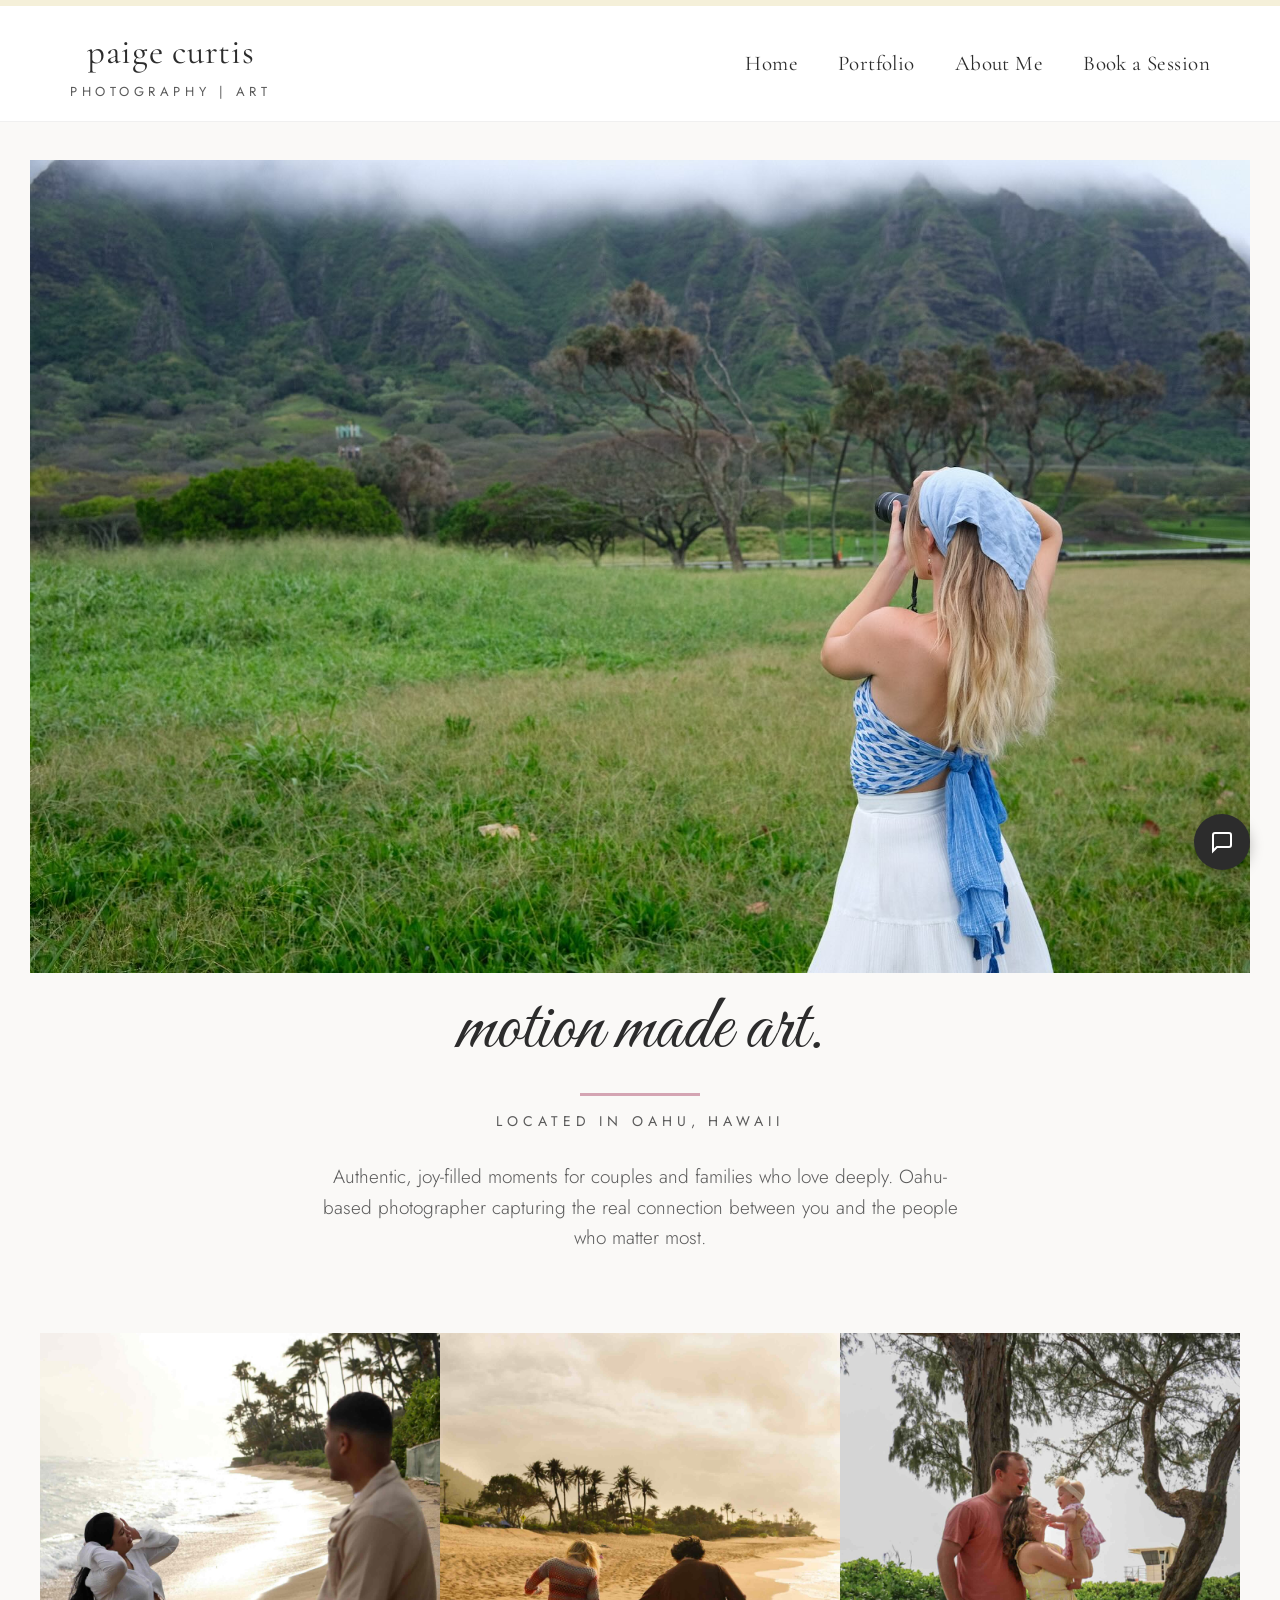
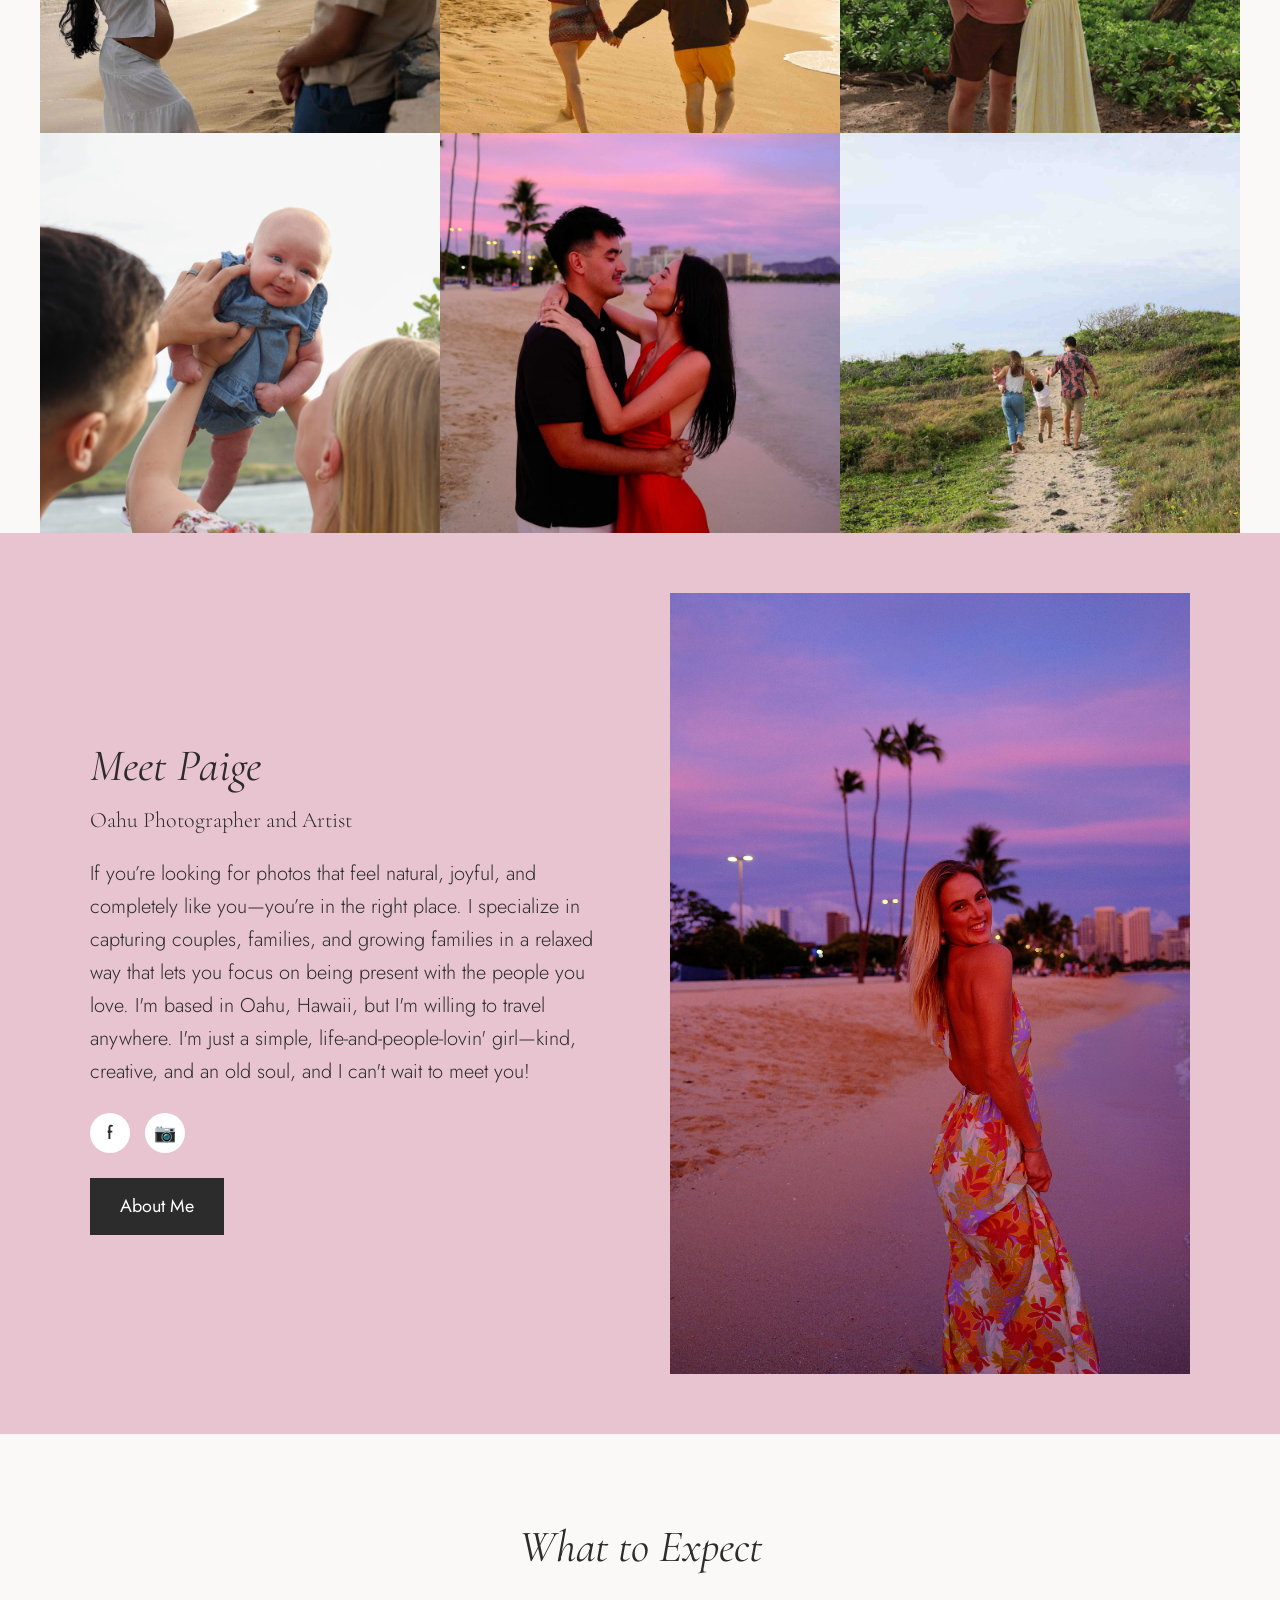
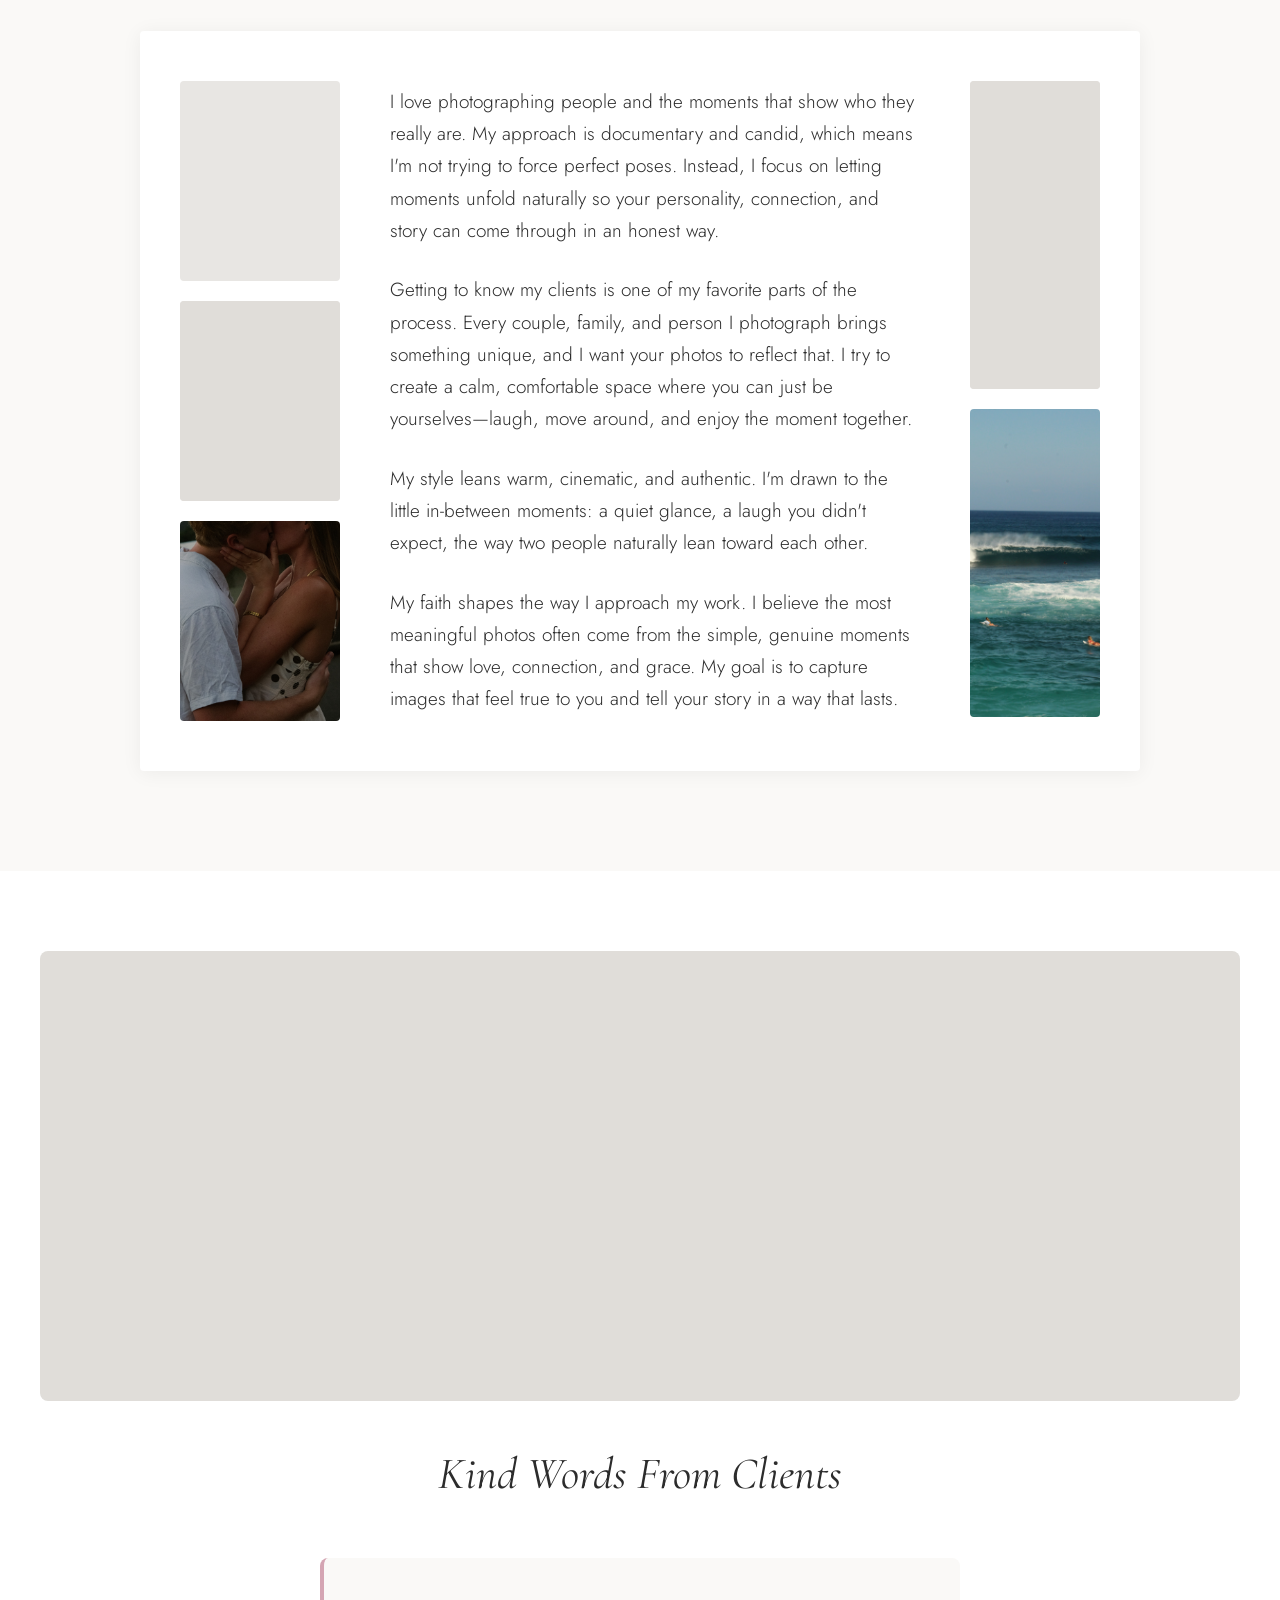
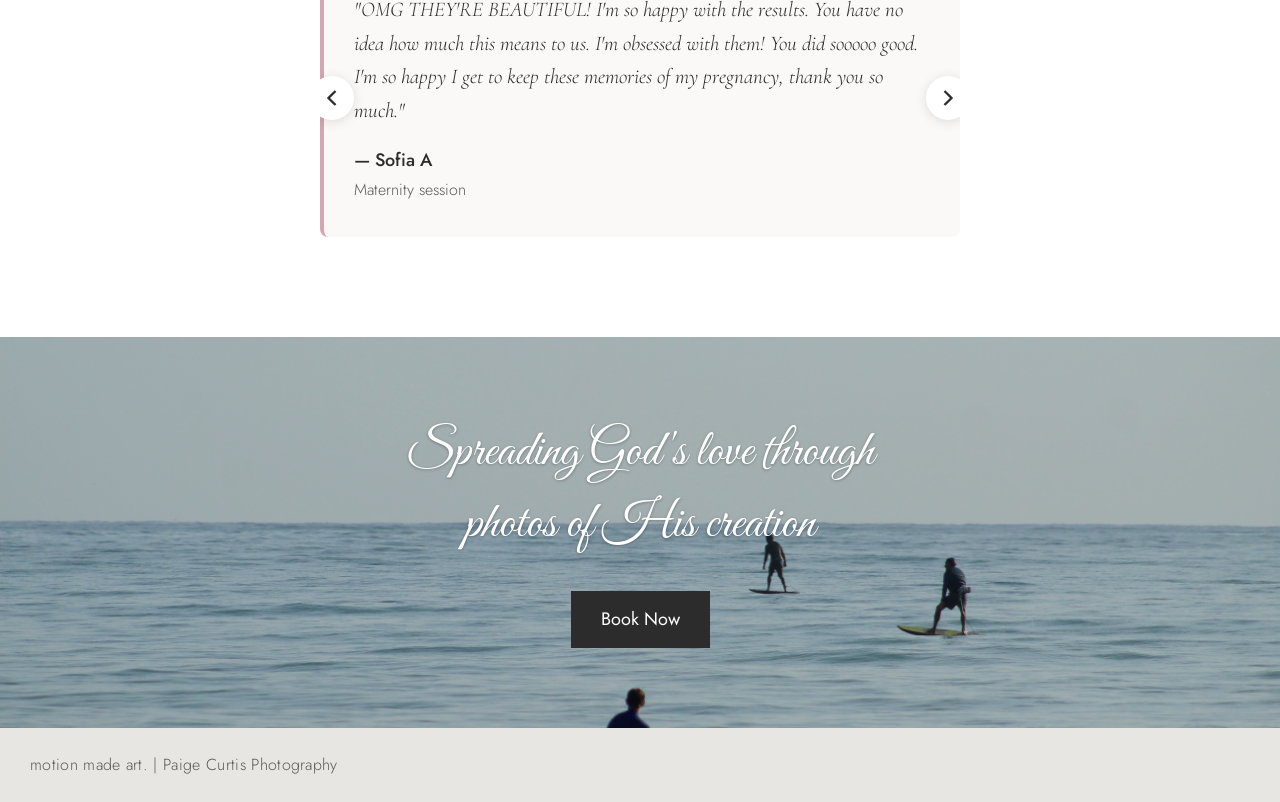
==== index.html @ 2993b4c9 "change jpg to jpeg" ====
<!DOCTYPE html>
<html lang="en">
<head>
  <meta charset="UTF-8">
  <meta name="viewport" content="width=device-width, initial-scale=1.0">
  <title>Paige Curtis Photography | Oahu Hawaii Portrait &amp; Family Photographer</title>
  <meta name="description" content="Paige Curtis is an Oahu, Hawaii photographer who captures people in their most authentic, joyous moments. Portrait, couples, family &amp; maternity sessions. Faith-inspired, travel available.">
  <meta name="keywords" content="Oahu photographer, Hawaii photographer, couples photographer Oahu, family photographer Hawaii, couples photos Oahu, maternity photographer Hawaii, authentic photography, Paige Curtis Photography">
  <meta name="author" content="Paige Curtis">
  <link rel="canonical" href="https://paigecurtisphoto.com/">
  <!-- Open Graph: replace paigecurtisphoto.com and add og:image with your homepage image URL when you have a live site -->
  <meta property="og:type" content="website">
  <meta property="og:title" content="Paige Curtis Photography | Oahu Hawaii Couples &amp; Family Photographer">
  <meta property="og:description" content="Authentic portrait, couples &amp; family photography in Oahu, Hawaii. Capturing people in their most joyous moments. Available for travel.">
  <meta property="og:url" content="https://paigecurtisphoto.com/">
  <meta property="og:locale" content="en_US">
  <link rel="preconnect" href="https://fonts.googleapis.com">
  <link rel="preconnect" href="https://fonts.gstatic.com" crossorigin>
  <link href="https://fonts.googleapis.com/css2?family=Cormorant+Garamond:ital@0;1&family=Great+Vibes&family=Jost:wght@300;400;500&display=swap" rel="stylesheet">
  <link rel="stylesheet" href="css/style.css">
  <script type="application/ld+json">
  {
    "@context": "https://schema.org",
    "@type": "Person",
    "name": "Paige Curtis",
    "jobTitle": "Photographer",
    "description": "Oahu-based photographer specializing in authentic portrait, couple, family and maternity photography. Faith-inspired; captures people in their most joyous states. Available for travel.",
    "url": "https://paigecurtisphoto.com",
    "image": "https://paigecurtisphoto.com/images/meet-paige.jpg",
    "address": { "@type": "PostalAddress", "addressLocality": "Oahu", "addressRegion": "HI" },
    "sameAs": ["https://www.facebook.com/share/1B9tGoVUB3/", "https://instagram.com/paigecurtisphoto"],
    "knowsAbout": ["Portrait photography", "Family photography", "Couple photography", "Maternity photography", "Oahu Hawaii photography"]
  }
  </script>
</head>
<body>
  <div class="accent-bar" aria-hidden="true"></div>
  <header class="site-header">
    <div class="header-inner">
      <a href="./" class="logo">
        <span class="logo-name">paige curtis</span>
        <span class="logo-tag">PHOTOGRAPHY | ART</span>
      </a>
      <button type="button" class="nav-toggle" aria-label="Open menu" aria-expanded="false">
        <span></span><span></span><span></span>
      </button>
      <nav class="main-nav">
        <a href="./">Home</a>
        <a href="portfolio">Portfolio</a>
        <a href="about">About Me</a>
        <a href="book">Book a Session</a>
      </nav>
    </div>
  </header>

  <main>
    <section class="hero">
      <div class="hero-img"><img src="images/hero-img.jpeg"</div>
      <p class="hero-tagline">motion made art.</p>
      <span class="hero-underline" aria-hidden="true"></span>
      <p class="hero-location">LOCATED IN OAHU, HAWAII</p>
      <p class="hero-seo-intro">Authentic, joy-filled moments for couples and families who love deeply.
Oahu-based photographer capturing the real connection between you and the people who matter most.</p>
    </section>

    <section class="gallery" id="portfolio" aria-labelledby="portfolio-heading">
      <h2 id="portfolio-heading" class="visually-hidden">Portfolio — Couples, Families &amp; Portraits in Oahu</h2>
      <div class="gallery-grid">
        <div class="gallery-item"><img src="images/gallery-1.jpg" alt="Couple or family beach photography session in Hawaii" loading="lazy" decoding="async" /></div>
        <div class="gallery-item"><img src="images/gallery-2.jpg" alt="Authentic portrait detail and texture by Paige Curtis" loading="lazy" decoding="async" /></div>
        <div class="gallery-item"><img src="images/gallery-3.jpg" alt="Beach portrait session Oahu Hawaii" loading="lazy" decoding="async" /></div>
        <div class="gallery-item"><img src="images/gallery-4.jpg" alt="Portrait photography by Paige Curtis Oahu" loading="lazy" decoding="async" /></div>
        <div class="gallery-item"><img src="images/gallery-5.jpg" alt="Sunset portrait or couple session Hawaii" loading="lazy" decoding="async" /></div>
        <div class="gallery-item"><img src="images/gallery-6.jpg" alt="Outdoor candid moment Oahu photographer" loading="lazy" decoding="async" /></div>
      </div>
    </section>

    <section class="meet-paige">
      <div class="meet-paige-inner">
        <div class="meet-paige-content">
          <h2 class="meet-paige-title">Meet Paige</h2>
          <p class="meet-paige-subtitle">Oahu Photographer and Artist</p>
          <p class="meet-paige-text">If you’re looking for photos that feel natural, joyful, and completely like you—you’re in the right place. I specialize in capturing couples, families, and growing families in a relaxed way that lets you focus on being present with the people you love. I'm based in Oahu, Hawaii, but I'm willing to travel anywhere. I'm just a simple, life-and-people-lovin' girl—kind, creative, and an old soul, and I can't wait to meet you!</p>
          <div class="meet-paige-social">
            <a href="https://www.facebook.com/share/1B9tGoVUB3/?mibextid=wwXlfr" target="_blank" rel="noopener" aria-label="Facebook">f</a>
            <a href="https://instagram.com/paigecurtisphoto" target="_blank" rel="noopener" aria-label="Instagram">📷</a>
          </div>
          <a href="about" class="btn btn-dark">About Me</a>
        </div>
        <div class="meet-paige-photo">
          <img src="images/meet-paige.jpg" alt="Paige Curtis" loading="lazy" decoding="async" onerror="this.onerror=null;this.src='data:image/svg+xml,%3Csvg xmlns=%22http://www.w3.org/2000/svg%22 width=%23400%22 height=%23500%22%3E%3Crect fill=%22%23e8c4d0%22 width=%22400%22 height=%22500%22/%3E%3Ctext fill=%22%23999%22 x=%22200%22 y=%22250%22 text-anchor=%22middle%22 dy=%22.3em%22 font-family=%22sans-serif%22%3EYour photo%3C/text%3E%3C/svg%3E';" />
        </div>
      </div>
    </section>

    <section class="what-to-expect">
      <h2 class="wte-title">What to Expect</h2>
      <div class="wte-inner">
        <!-- Left column: copy a line below and change the filename (e.g. wte-left-4.jpg) -->
        <div class="wte-images wte-images-left">
          <img src="images/wte-left-1.jpg" alt="Candid couple or portrait session with Paige Curtis Oahu" loading="lazy" decoding="async" onerror="this.onerror=null;this.src='data:image/svg+xml,%3Csvg xmlns=%22http://www.w3.org/2000/svg%22 width=%22200%22 height=%22280%22%3E%3Crect fill=%22%23e0ddd9%22 width=%22200%22 height=%22280%22/%3E%3C/svg%3E';" />
          <img src="images/wte-left-2.JPG" alt="Authentic moment during Hawaii photo session" loading="lazy" decoding="async" onerror="this.onerror=null;this.src='data:image/svg+xml,%3Csvg xmlns=%22http://www.w3.org/2000/svg%22 width=%22200%22 height=%22280%22%3E%3Crect fill=%22%23e0ddd9%22 width=%22200%22 height=%22280%22/%3E%3C/svg%3E';" />
          <img src="images/wte-left-3.jpg" alt="Portrait or family photography Hawaii" loading="lazy" decoding="async" onerror="this.onerror=null;this.src='data:image/svg+xml,%3Csvg xmlns=%22http://www.w3.org/2000/svg%22 width=%22200%22 height=%22280%22%3E%3Crect fill=%22%23e0ddd9%22 width=%22200%22 height=%22280%22/%3E%3C/svg%3E';" />        </div>
        <div class="wte-text">
          <p>I love photographing people and the moments that show who they really are. My approach is documentary and candid, which means I'm not trying to force perfect poses. Instead, I focus on letting moments unfold naturally so your personality, connection, and story can come through in an honest way.</p>
          <p>Getting to know my clients is one of my favorite parts of the process. Every couple, family, and person I photograph brings something unique, and I want your photos to reflect that. I try to create a calm, comfortable space where you can just be yourselves—laugh, move around, and enjoy the moment together.</p>
          <p>My style leans warm, cinematic, and authentic. I'm drawn to the little in-between moments: a quiet glance, a laugh you didn't expect, the way two people naturally lean toward each other.</p>
          <p>My faith shapes the way I approach my work. I believe the most meaningful photos often come from the simple, genuine moments that show love, connection, and grace. My goal is to capture images that feel true to you and tell your story in a way that lasts.</p>
        </div>
        <!-- Right column: copy a line below and change the filename (e.g. wte-right-3.jpg) -->
        <div class="wte-images wte-images-right">
          <img src="images/wte-right-1.jpg" alt="Documentary-style photography Paige Curtis" loading="lazy" decoding="async" onerror="this.onerror=null;this.src='data:image/svg+xml,%3Csvg xmlns=%22http://www.w3.org/2000/svg%22 width=%22200%22 height=%22280%22%3E%3Crect fill=%22%23e0ddd9%22 width=%22200%22 height=%22280%22/%3E%3C/svg%3E';" />
          <img src="images/wte-right-2.jpg" alt="Warm cinematic portrait Oahu Hawaii" loading="lazy" decoding="async" onerror="this.onerror=null;this.src='data:image/svg+xml,%3Csvg xmlns=%22http://www.w3.org/2000/svg%22 width=%22200%22 height=%22280%22%3E%3Crect fill=%22%23e0ddd9%22 width=%22200%22 height=%22280%22/%3E%3C/svg%3E';" />        </div>
      </div>
    </section>

    <section class="testimonials-section">
      <div class="hero-video-wrap">
        <video class="hero-video" autoplay muted loop playsinline preload="metadata" aria-label="Background video">
          <source src="images/hero-video.MP4" type="video/mp4">
          <source src="images/hero-video.webm" type="video/webm">
        </video>
      </div>
      <h2 class="testimonials-title">Kind Words From Clients
      </h2>
      <div class="testimonials-slider">
        <button type="button" class="testimonial-arrow testimonial-prev" aria-label="Previous review">
          <svg width="28" height="28" viewBox="0 0 24 24" fill="none" stroke="currentColor" stroke-width="2" aria-hidden="true"><path d="M15 18l-6-6 6-6"/></svg>
        </button>
        <button type="button" class="testimonial-arrow testimonial-next" aria-label="Next review">
          <svg width="28" height="28" viewBox="0 0 24 24" fill="none" stroke="currentColor" stroke-width="2" aria-hidden="true"><path d="M9 18l6-6-6-6"/></svg>
        </button>
        <div class="testimonials-track">
          <blockquote class="testimonial-card">
            <p class="testimonial-quote">"OMG THEY'RE BEAUTIFUL! I'm so happy with the results. You have no idea how much this means to us. I'm obsessed with them! You did sooooo good. I'm so happy I get to keep these memories of my pregnancy, thank you so much."</p>
            <footer class="testimonial-meta">
              <cite class="testimonial-name">— Sofia A</cite>
              <span class="testimonial-session">Maternity session</span>
            </footer>
          </blockquote>
          <blockquote class="testimonial-card">
            <p class="testimonial-quote">"Stop!! So cute!! Thank you so much! I love them!"</p>
            <footer class="testimonial-meta">
              <cite class="testimonial-name">— Randi B</cite>
              <span class="testimonial-session">Family session</span>
            </footer>
          </blockquote>
          <blockquote class="testimonial-card">
            <p class="testimonial-quote">"Yay!! They're perfect!! Thank you so much! They are exactly what we wanted!"</p>
            <footer class="testimonial-meta">
              <cite class="testimonial-name">— Jessie R</cite>
              <span class="testimonial-session">Engagement session</span>
            </footer>
          </blockquote>
          <blockquote class="testimonial-card">
            <p class="testimonial-quote">"Omg Paige! These are soooo special. We will cherish them forever! Thank you so much again! Ugh Paige I cannotttt with these."</p>
            <footer class="testimonial-meta">
              <cite class="testimonial-name">— Julia T</cite>
              <span class="testimonial-session">Family session</span>
            </footer>
          </blockquote>
          <!-- To add more reviews: copy a full <blockquote class="testimonial-card">...</blockquote> block and paste it above this comment. -->
        </div>
      </div>
    </section>

    <section class="spreading-love">
      <div class="spreading-love-bg"></div>
      <p class="spreading-love-text">Spreading God's love through photos of His creation</p>
      <a href="book" class="btn btn-dark btn-sm">Book Now</a>
    </section>
  </main>

  <footer class="site-footer">
    <p>motion made art. | Paige Curtis Photography</p>
  </footer>

  <a href="inquiry" class="chat-fab" aria-label="Inquiry or contact">
    <svg width="24" height="24" viewBox="0 0 24 24" fill="none" stroke="currentColor" stroke-width="2" aria-hidden="true"><path d="M21 15a2 2 0 0 1-2 2H7l-4 4V5a2 2 0 0 1 2-2h14a2 2 0 0 1 2 2z"/></svg>
  </a>

  <script src="js/main.js"></script>
</body>
</html>
---- css/style.css ----
/* Paige Curtis Photography – responsive homepage */
:root {
  --bg: #faf9f7;
  --text: #2c2c2c;
  --text-muted: #5a5a5a;
  --accent: #6b4e9e;
  --pink: #e8c4d0;
  --pink-underline: #d4a5b3;
  --white: #fff;
  --serif: 'Cormorant Garamond', Georgia, serif;
  --sans: 'Jost', -apple-system, sans-serif;
  --script: 'Great Vibes', cursive;
}

* {
  margin: 0;
  padding: 0;
  box-sizing: border-box;
}

html {
  scroll-behavior: smooth;
  /* Fluid base: text and spacing scale with viewport (min 16px, max 20px) */
  font-size: clamp(16px, 1.25vw + 12px, 20px);
}

body {
  font-family: var(--sans);
  font-weight: 300;
  color: var(--text);
  background: var(--bg);
  line-height: 1.5;
  font-size: 1rem;
}

a {
  color: inherit;
  text-decoration: none;
}

img {
  max-width: 100%;
  height: 100%;
  object-fit: cover;
  display: block;
}

.accent-bar {
  position: fixed;
  top: 0;
  left: 0;
  right: 0;
  height: 6px;
  background: #f5f0d9;
  z-index: 101;
}

/* ----- Header ----- */
.site-header {
  position: fixed;
  top: 6px;
  left: 0;
  right: 0;
  z-index: 100;
  background: var(--white);
  border-bottom: 1px solid rgba(0,0,0,0.06);
}

.header-inner {
  max-width: 1200px;
  margin: 0 auto;
  padding: 1rem 1.5rem;
  display: flex;
  align-items: center;
  justify-content: space-between;
}

.logo {
  display: flex;
  flex-direction: column;
  align-items: center;
  gap: 0.15rem;
}

.logo-name {
  font-family: var(--serif);
  font-size: 1.75rem;
  font-weight: 400;
  letter-spacing: 0.02em;
}

.logo-tag {
  font-size: 0.65rem;
  letter-spacing: 0.35em;
  color: var(--text-muted);
  font-weight: 400;
}

.nav-toggle {
  display: none;
  flex-direction: column;
  justify-content: center;
  gap: 5px;
  width: 44px;
  height: 44px;
  background: none;
  border: none;
  cursor: pointer;
  padding: 10px;
}

.nav-toggle span {
  display: block;
  width: 24px;
  height: 3px;
  background: var(--text);
  border-radius: 1px;
  transition: transform 0.2s, opacity 0.2s;
}

.nav-toggle[aria-expanded="true"] span:nth-child(1) {
  transform: translateY(6px) rotate(45deg);
}
.nav-toggle[aria-expanded="true"] span:nth-child(2) {
  opacity: 0;
}
.nav-toggle[aria-expanded="true"] span:nth-child(3) {
  transform: translateY(-6px) rotate(-45deg);
}

.main-nav {
  display: flex;
  align-items: center;
  gap: 2rem;
}

.main-nav a {
  font-family: var(--serif);
  font-size: 1.05rem;
  font-weight: 400;
  letter-spacing: 0.02em;
}

.main-nav a:hover {
  color: var(--accent);
}

/* ----- Hero ----- */
.hero {
  padding: 8rem 1.5rem 4rem;
  text-align: center;
  background: var(--bg);
}

.hero-video-wrap {
  position: relative;
  width: 100%;
  max-width: 1200px;
  margin: 0 auto 2rem;
  border-radius: 8px;
  overflow: hidden;
  background: #e0ddd9;
}

.hero-video {
  width: 100%;
  height: auto;
  display: block;
  max-height: 50vh;
  object-fit: cover;
}

.hero-video-title {
  position: absolute;
  inset: 0;
  display: flex;
  align-items: center;
  justify-content: center;
  margin: 0;
  font-family: var(--serif);
  font-size: clamp(1.75rem, 4vw, 2.5rem);
  font-weight: 400;
  letter-spacing: 0.08em;
  color: var(--white);
  text-shadow: 0 2px 8px rgba(0,0,0,0.5);
  pointer-events: none;
}

.hero-tagline {
  font-family: var(--script);
  font-size: clamp(2.5rem, 6vw, 4rem);
  font-weight: 400;
  color: var(--text);
  margin-bottom: 0.25rem;
}

.hero-underline {
  display: block;
  width: 120px;
  height: 3px;
  background: var(--pink-underline);
  margin: 0 auto 0.75rem;
}

.hero-location {
  font-size: 0.7rem;
  letter-spacing: 0.35em;
  color: var(--text-muted);
  font-weight: 400;
}

.hero-seo-intro {
  max-width: 640px;
  margin: 1.5rem auto 0;
  font-size: 0.95rem;
  line-height: 1.6;
  color: var(--text-muted);
}

.visually-hidden {
  position: absolute;
  width: 1px;
  height: 1px;
  padding: 0;
  margin: -1px;
  overflow: hidden;
  clip: rect(0, 0, 0, 0);
  white-space: nowrap;
  border: 0;
}

/* ----- Gallery (3×2 grid, scales with page) ----- */
.gallery {
  position: relative;
  width: 100%;
  max-width: 1200px;
  margin: 0 auto;
}

.gallery-grid {
  display: grid;
  grid-template-columns: repeat(3, 1fr);
  grid-template-rows: repeat(2, 1fr);
  aspect-ratio: 3 / 2;
  width: 100%;
  gap: 0;
  background: #e0ddd9;
}

.gallery-item {
  overflow: hidden;
  background: #e0ddd9;
}

.gallery-item img {
  width: 100%;
  height: 100%;
  object-fit: cover;
}

/* ----- Meet Paige (pink section, two columns) ----- */
.meet-paige {
  background: var(--pink);
  padding: 3rem 1.5rem;
}

.meet-paige-inner {
  max-width: 1100px;
  margin: 0 auto;
  display: grid;
  grid-template-columns: 1fr 1fr;
  gap: 3rem;
  align-items: center;
}

.meet-paige-content {
  text-align: left;
}

.meet-paige-title {
  font-family: var(--serif);
  font-size: 2.25rem;
  font-style: italic;
  font-weight: 400;
  margin-bottom: 0.25rem;
  color: var(--text);
}

.meet-paige-subtitle {
  font-family: var(--serif);
  font-size: 1.1rem;
  color: var(--text);
  margin-bottom: 1rem;
}

.meet-paige-text {
  font-size: 1rem;
  line-height: 1.65;
  color: var(--text);
  margin-bottom: 1.25rem;
}

.meet-paige-social {
  display: flex;
  gap: 0.75rem;
  margin-bottom: 1.25rem;
}

.meet-paige-social a {
  width: 40px;
  height: 40px;
  border-radius: 50%;
  background: var(--white);
  color: var(--text);
  display: flex;
  align-items: center;
  justify-content: center;
  font-size: 0.9rem;
  font-weight: 500;
  transition: background 0.2s, color 0.2s;
}

.meet-paige-social a:hover {
  background: var(--text);
  color: var(--white);
}

.meet-paige-photo {
  min-height: 400px;
  background: rgba(255,255,255,0.5);
}

.meet-paige-photo img {
  width: 100%;
  height: 100%;
  min-height: 400px;
  object-fit: cover;
}

/* ----- What to Expect ----- */
.what-to-expect {
  padding: 4rem 1.5rem 5rem;
  background: #faf9f7;
}

.wte-title {
  font-family: var(--serif);
  font-size: clamp(1.75rem, 3.5vw, 2.25rem);
  font-style: italic;
  font-weight: 400;
  text-align: center;
  margin-bottom: 2.5rem;
  color: var(--text);
  display: flex;
  align-items: center;
  justify-content: center;
  gap: 1rem;
}

.wte-inner {
  max-width: 1000px;
  margin: 0 auto;
  display: grid;
  grid-template-columns: 160px 1fr 130px;
  gap: 2.5rem;
  align-items: start;
  background: var(--white);
  padding: 2.5rem 2rem;
  border-radius: 4px;
  box-shadow: 0 2px 20px rgba(0,0,0,0.06);
}

.wte-text {
  padding: 0.25rem 0;
}

.wte-text p {
  margin-bottom: 1.35rem;
  font-size: 0.95rem;
  line-height: 1.7;
  color: var(--text);
}

.wte-text p:last-child {
  margin-bottom: 0;
}

.wte-images {
  display: flex;
  flex-direction: column;
  gap: 1rem;
}

.wte-images img {
  width: 100%;
  height: 200px;
  object-fit: cover;
  background: #e8e6e3;
  border-radius: 4px;
}

.wte-images-right img {
  height: 308px;
}

/* ----- Kind Words From Clients ----- */
.testimonials-section {
  padding: 4rem 1.5rem 5rem;
  background: var(--white);
}

.testimonials-title {
  font-family: var(--serif);
  font-size: clamp(1.75rem, 3.5vw, 2.25rem);
  font-style: italic;
  font-weight: 400;
  text-align: center;
  margin-bottom: 2.5rem;
  color: var(--text);
}

.testimonials-slider {
  max-width: 640px;
  margin: 0 auto;
  position: relative;
  overflow: hidden;
}

.testimonials-track {
  display: flex;
  transition: transform 0.3s ease;
}

.testimonial-card {
  margin: 0;
  padding: 1.75rem 1.5rem;
  background: #faf9f7;
  border-radius: 8px;
  border-left: 4px solid var(--pink-underline);
  display: flex;
  flex-direction: column;
  gap: 1rem;
  flex: 0 0 100%;
  min-width: 0;
}

.testimonial-quote {
  font-family: var(--serif);
  font-size: 1.05rem;
  font-style: italic;
  line-height: 1.6;
  color: var(--text);
  margin: 0;
}

.testimonial-meta {
  margin-top: auto;
  display: flex;
  flex-direction: column;
  gap: 0.2rem;
}

.testimonial-name {
  font-size: 0.9rem;
  font-weight: 500;
  font-style: normal;
  color: var(--text);
}

.testimonial-session {
  font-size: 0.8rem;
  color: var(--text-muted);
}

.testimonial-arrow {
  position: absolute;
  top: 50%;
  transform: translateY(-50%);
  z-index: 2;
  width: 44px;
  height: 44px;
  border: none;
  border-radius: 50%;
  background: var(--white);
  color: var(--text);
  box-shadow: 0 2px 12px rgba(0,0,0,0.12);
  cursor: pointer;
  display: flex;
  align-items: center;
  justify-content: center;
  transition: background 0.2s, color 0.2s, box-shadow 0.2s;
}

.testimonial-arrow:hover {
  background: var(--text);
  color: var(--white);
  box-shadow: 0 4px 16px rgba(0,0,0,0.2);
}

.testimonial-prev {
  left: -0.5rem;
}

.testimonial-next {
  right: -0.5rem;
}

@media (max-width: 640px) {
  .testimonial-prev {
    left: 0.25rem;
  }
  .testimonial-next {
    right: 0.25rem;
  }
}

/* ----- Spreading God's love ----- */
.spreading-love {
  position: relative;
  min-height: 380px;
  display: flex;
  flex-direction: column;
  align-items: center;
  justify-content: center;
  padding: 4rem 1.5rem;
  overflow: hidden;
}

.spreading-love-bg {
  position: absolute;
  inset: 0;
  background: linear-gradient(135deg, #5a8ab0 0%, #7ba3c9 50%, #9bb8d4 100%);
  background-size: cover;
  background-position: center;
}

.spreading-love-bg.bg-loaded {
  background-image: url('../images/spreading-love.jpg');
}

.spreading-love-bg::after {
  content: '';
  position: absolute;
  inset: 0;
  background: rgba(0,0,0,0.2);
}

.spreading-love-text {
  position: relative;
  z-index: 1;
  font-family: var(--script);
  font-size: clamp(1.75rem, 4vw, 2.75rem);
  color: var(--white);
  text-align: center;
  max-width: 520px;
  line-height: 1.4;
  margin-bottom: 1.5rem;
  text-shadow: 0 1px 3px rgba(0,0,0,0.3);
}

.spreading-love .btn {
  position: relative;
  z-index: 1;
}

.btn-sm {
  padding: 0.5rem 1.25rem;
  font-size: 0.85rem;
}

/* ----- Timeline: A glimpse to my life ----- */
.timeline-section {
  padding: 4rem 1.5rem 5rem;
  background: var(--white);
}

.timeline-title {
  font-family: var(--serif);
  font-size: clamp(1.75rem, 3.5vw, 2.25rem);
  font-style: italic;
  font-weight: 400;
  text-align: center;
  margin-bottom: 3rem;
  color: var(--text);
}

.timeline {
  max-width: 900px;
  margin: 0 auto;
  display: flex;
  flex-direction: column;
  gap: 2.5rem;
}

.timeline-item {
  display: grid;
  grid-template-columns: 1fr 1fr;
  gap: 2rem;
  align-items: center;
}

.timeline-item:nth-child(even) .timeline-image {
  order: 2;
}

.timeline-item:nth-child(even) .timeline-content {
  order: 1;
  text-align: right;
}

.timeline-image {
  border-radius: 8px;
  overflow: hidden;
  background: #e8e4df;
}

.timeline-image img {
  width: 100%;
  aspect-ratio: 1;
  object-fit: cover;
  display: block;
}

.timeline-content {
  padding: 0.5rem 0;
}

.timeline-text {
  font-family: var(--serif);
  font-size: 1.35rem;
  font-style: italic;
  color: var(--text);
  line-height: 1.4;
  margin: 0;
}

@media (max-width: 640px) {
  .timeline-item {
    grid-template-columns: 1fr;
    gap: 0.75rem;
  }

  .timeline-item:nth-child(even) .timeline-image,
  .timeline-item:nth-child(even) .timeline-content {
    order: unset;
  }

  .timeline-item:nth-child(even) .timeline-content {
    text-align: left;
  }

  .timeline-image img {
    aspect-ratio: 1;
  }
}

/* ----- Home contact section (bottom, two-col image + form) ----- */
.home-contact-section {
  padding: 3rem 1.5rem 4rem;
  background: var(--white);
}

.home-contact-heading {
  font-family: var(--serif);
  font-size: 2.25rem;
  font-weight: 400;
  text-align: center;
  margin-bottom: 0.5rem;
  color: var(--text);
}

.home-contact-intro {
  text-align: center;
  font-size: 1rem;
  color: var(--text);
  margin-bottom: 2rem;
}

.home-contact-intro a {
  color: var(--accent);
  text-decoration: underline;
}

.home-contact-layout {
  max-width: 1100px;
  margin: 0 auto;
  display: grid;
  grid-template-columns: 0.9fr 1.1fr;
  gap: 0;
  min-height: 400px;
}

.home-contact-image {
  background: #2a2a2a;
  min-height: 400px;
}

.home-contact-image img {
  width: 100%;
  height: 100%;
  min-height: 400px;
  object-fit: cover;
}

.home-contact-form-wrap {
  background: #e8e6e3;
  padding: 2rem 2.5rem;
}

.home-contact-form-wrap .home-contact-details {
  font-size: 0.9rem;
  color: var(--text);
  margin-bottom: 0.5rem;
}

.home-contact-form .form-row {
  margin-bottom: 1rem;
}

.home-contact-form label {
  display: block;
  font-size: 0.85rem;
  margin-bottom: 0.3rem;
  color: var(--text);
}

.home-contact-form .form-row-split {
  display: grid;
  grid-template-columns: 1fr 1fr;
  gap: 1rem;
}

.home-contact-form input,
.home-contact-form textarea {
  width: 100%;
  padding: 0.5rem 0;
  font-family: var(--sans);
  font-size: 1rem;
  border: none;
  border-bottom: 1px solid var(--text-muted);
  background: transparent;
  resize: vertical;
}

.home-contact-form input:focus,
.home-contact-form textarea:focus {
  outline: none;
  border-bottom-color: var(--text);
}

.home-contact-form .required { color: #c00; }

.home-contact-form .btn { margin-top: 0.5rem; }

/* ----- Footer ----- */
.site-footer {
  padding: 1.25rem 1.5rem;
  background: #e8e6e3;
  text-align: left;
  font-size: 0.8rem;
  color: var(--text-muted);
  letter-spacing: 0.02em;
}

/* ----- Chat FAB ----- */
.chat-fab {
  position: fixed;
  bottom: 1.5rem;
  right: 1.5rem;
  z-index: 99;
  width: 56px;
  height: 56px;
  border-radius: 50%;
  background: var(--text);
  color: var(--white);
  display: flex;
  align-items: center;
  justify-content: center;
  box-shadow: 0 4px 14px rgba(0,0,0,0.25);
  transition: transform 0.2s, background 0.2s;
}

.chat-fab:hover {
  background: var(--accent);
  transform: scale(1.05);
}

/* ----- Responsive: phone ----- */
@media (max-width: 700px) {
  .nav-toggle {
    display: flex;
  }

  .main-nav {
    position: fixed;
    top: 0;
    right: 0;
    width: 280px;
    max-width: 85vw;
    height: 100vh;
    background: var(--white);
    flex-direction: column;
    justify-content: center;
    gap: 1.5rem;
    padding: 2rem;
    box-shadow: -4px 0 20px rgba(0,0,0,0.08);
    transform: translateX(100%);
    transition: transform 0.3s ease;
  }

  .main-nav.is-open {
    transform: translateX(0);
  }

  .main-nav a {
    font-size: 1.25rem;
  }

  .hero {
    padding: 6rem 1.25rem 3rem;
  }

  .hero-tagline {
    font-size: 1.75rem;
  }

  .hero-location {
    font-size: 0.65rem;
    letter-spacing: 0.25em;
  }

  .meet-paige-inner {
    grid-template-columns: 1fr;
    gap: 2rem;
  }

  .meet-paige-photo {
    order: -1;
    min-height: 320px;
  }

  .meet-paige-photo img {
    min-height: 320px;
  }

  .meet-paige {
    padding: 2rem 1.25rem;
  }

  .meet-paige-title {
    font-size: 1.75rem;
  }

  .meet-paige-content {
    text-align: center;
  }

  .meet-paige-social {
    justify-content: center;
  }

  .what-to-expect {
    padding: 3rem 1.25rem 4rem;
  }

  .wte-inner {
    grid-template-columns: 1fr;
    gap: 1.5rem;
    padding: 1.5rem 1.25rem;
  }

  .wte-images-left,
  .wte-images-right {
    flex-direction: row;
    flex-wrap: wrap;
    justify-content: center;
    gap: 0.75rem;
  }

  .wte-images img {
    width: 140px;
    height: 180px;
    min-width: 140px;
  }

  .wte-images-right img {
    height: 180px;
  }

  .wte-title::before,
  .wte-title::after {
    max-width: 40px;
  }

  .spreading-love {
    min-height: 320px;
    padding: 3rem 1.25rem;
  }

  .spreading-love-text {
    font-size: 1.5rem;
  }

  .home-contact-layout {
    grid-template-columns: 1fr;
  }

  .home-contact-image {
    min-height: 280px;
  }

  .home-contact-image img {
    min-height: 280px;
  }

  .home-contact-form-wrap {
    padding: 1.5rem 1.25rem;
  }

  .home-contact-form .form-row-split {
    grid-template-columns: 1fr;
  }

  .chat-fab {
    bottom: 1rem;
    right: 1rem;
    width: 50px;
    height: 50px;
  }
}

/* ========== Page main (inner pages) ========== */
.page-main {
  padding-top: calc(6px + 70px);
  min-height: 100vh;
}

/* ========== About Me ========== */
.about-section {
  max-width: 1100px;
  margin: 0 auto;
  padding: 3rem 1.5rem 4rem;
  display: grid;
  grid-template-columns: 1fr 1fr;
  gap: 3rem;
  align-items: start;
}

.about-photo {
  position: sticky;
  top: calc(6px + 70px + 0.5rem);
}

.about-main-img {
  width: 100%;
  height: auto;
  min-height: 400px;
  object-fit: cover;
  border: 2px solid var(--text);
  display: block;
}

.about-extras {
  display: flex;
  flex-direction: row;
  flex-wrap: nowrap;
  gap: 1rem;
  justify-content: center;
  align-items: flex-start;
  margin-top: 1.5rem;
  padding: 0 1rem;
}

.about-extras img {
  display: block;
  width: 140px;
  min-width: 140px;
  max-width: 200px;
  height: 220px;
  object-fit: cover;
  border: 8px solid var(--white);
  box-shadow: 0 8px 24px rgba(0,0,0,0.15), 0 2px 8px rgba(0,0,0,0.08);
  transition: transform 0.25s ease;
  flex-shrink: 0;
}

.about-extras img:first-child {
  transform: rotate(-3deg);
}

.about-extras img:first-child:hover {
  transform: rotate(-1deg) scale(1.02);
}

.about-extras img:last-child {
  transform: rotate(2.5deg);
}

.about-extras img:last-child:hover {
  transform: rotate(1deg) scale(1.02);
}

.about-content {
  padding-top: 0.5rem;
}

.about-title {
  font-family: var(--serif);
  font-size: 2.5rem;
  font-style: italic;
  font-weight: 400;
  margin-bottom: 1.5rem;
  color: var(--text);
}

.about-content p {
  margin-bottom: 1.25rem;
  font-size: 1rem;
  line-height: 1.65;
  color: var(--text);
}

@media (max-width: 700px) {
  .about-section {
    grid-template-columns: 1fr;
    padding: 2.5rem 1.25rem 3rem;
  }
  .about-photo { position: static; }
  .about-extras {
    flex-direction: row;
    margin-top: 1.25rem;
    padding: 0;
  }
  .about-extras img {
    width: 120px;
    min-width: 120px;
    max-width: 140px;
    height: 180px;
  }
  .about-title { font-size: 1.75rem; }
}

/* ========== Services ========== */
.services-hero {
  position: relative;
  height: 45vh;
  min-height: 280px;
  display: flex;
  align-items: center;
  justify-content: center;
}

.services-hero-bg {
  position: absolute;
  inset: 0;
  background-color: #2a2a2a;
  background-size: cover;
  background-position: center;
}

.services-hero-bg.bg-loaded {
  background-image: url('../images/services-hero.jpg');
}

.services-hero-title {
  position: relative;
  z-index: 1;
  font-family: var(--sans);
  font-size: clamp(2.5rem, 6vw, 4rem);
  font-weight: 300;
  color: var(--white);
  letter-spacing: 0.02em;
}

.services-seo-intro {
  max-width: 720px;
  margin: 0 auto 0.5rem;
  padding: 0 1.5rem;
  font-size: 0.95rem;
  line-height: 1.6;
  color: var(--text-muted);
  text-align: center;
}

.services-subtitle {
  font-family: var(--serif);
  font-size: 1.5rem;
  font-style: italic;
  text-align: right;
  margin: 1.5rem 1.5rem 2rem auto;
  max-width: 1100px;
  color: var(--text);
}

.packages {
  max-width: 1100px;
  margin: 0 auto 4rem;
  padding: 0 1.5rem;
}

.package {
  display: grid;
  grid-template-columns: 1fr 1fr;
  gap: 0;
  align-items: stretch;
  margin-bottom: 0;
}

.package-reverse .package-content { order: 2; }
.package-reverse .package-image { order: 1; }

.package-content {
  padding: 2.5rem 2rem;
  display: flex;
  flex-direction: column;
  justify-content: center;
  background: var(--white);
}

.package-content h2 {
  font-family: var(--sans);
  font-size: 1.5rem;
  font-weight: 500;
  margin-bottom: 0.25rem;
}

.package-tagline {
  font-size: 0.9rem;
  color: var(--text-muted);
  margin-bottom: 0.75rem;
}

.package-price {
  font-size: 1.75rem;
  font-weight: 500;
  margin-bottom: 1rem;
}

.package-content ul {
  list-style: none;
  margin-bottom: 1.5rem;
}

.package-content li {
  padding: 0.25rem 0;
  padding-left: 1.25rem;
  position: relative;
}

.package-content li::before {
  content: '–';
  position: absolute;
  left: 0;
  color: var(--text-muted);
}

.package-image {
  min-height: 280px;
  background: #e0ddd9;
}

.package-image img {
  width: 100%;
  height: 100%;
  min-height: 280px;
}

.btn {
  display: inline-block;
  padding: 0.75rem 1.5rem;
  font-family: var(--sans);
  font-size: 0.9rem;
  font-weight: 400;
  text-align: center;
  cursor: pointer;
  border: none;
  transition: background 0.2s, color 0.2s;
}

.btn-dark {
  background: var(--text);
  color: var(--white);
}

.btn-dark:hover {
  background: var(--accent);
}

@media (max-width: 700px) {
  .services-hero { min-height: 220px; }
  .services-subtitle { text-align: center; margin: 1rem 1rem 1.5rem; }
  .package, .package-reverse {
    grid-template-columns: 1fr;
  }
  .package-reverse .package-content, .package-reverse .package-image { order: unset; }
  .package-content { padding: 1.5rem 1.25rem; }
  .package-image { min-height: 220px; }
}

/* ========== Portfolio ========== */
.portfolio-intro {
  padding: 3rem 1.5rem 1.5rem;
  max-width: 720px;
  margin: 0 auto;
}

.portfolio-intro-text {
  font-size: 0.95rem;
  line-height: 1.6;
  color: var(--text-muted);
  text-align: center;
}

.portfolio-category {
  padding: 2rem 1.5rem 2.5rem;
  max-width: 1200px;
  margin: 0 auto;
}

.portfolio-category-title {
  font-family: var(--serif);
  font-size: 2rem;
  font-style: italic;
  font-weight: 400;
  margin-bottom: 0.35rem;
}

.portfolio-category-desc {
  font-size: 0.95rem;
  color: var(--text-muted);
  margin-bottom: 1rem;
}

.portfolio-scroll {
  overflow-x: auto;
  overflow-y: hidden;
  -webkit-overflow-scrolling: touch;
  margin: 0 -1.5rem;
  padding: 0 1.5rem;
}

.portfolio-scroll-inner {
  display: flex;
  gap: 1rem;
  padding-bottom: 0.5rem;
}

.portfolio-scroll-inner img {
  width: 280px;
  min-width: 280px;
  height: 320px;
  object-fit: cover;
  background: #e0ddd9;
}

@media (max-width: 700px) {
  .portfolio-scroll-inner img {
    width: 220px;
    min-width: 220px;
    height: 260px;
  }
}

/* ========== Book / Process ========== */
.process-section {
  position: relative;
  padding: 3rem 1.5rem;
  min-height: 60vh;
}

.process-bg {
  position: absolute;
  inset: 0;
  background: #1a1a1a;
  background-size: cover;
  background-position: center;
}

.process-bg.bg-loaded {
  background-image: url('../images/process-bg.jpg');
}

.process-bg::after {
  content: '';
  position: absolute;
  inset: 0;
  background: rgba(0,0,0,0.35);
}

.process-card {
  position: relative;
  max-width: 560px;
  margin: 0 auto;
  padding: 2rem 2.5rem;
  background: rgba(255,255,255,0.95);
  border-radius: 12px;
  box-shadow: 0 8px 32px rgba(0,0,0,0.15);
}

.process-title {
  font-family: var(--serif);
  font-size: 2rem;
  font-weight: 400;
  text-align: center;
  margin-bottom: 1.5rem;
}

.process-steps {
  list-style: none;
  counter-reset: step;
}

.process-steps li {
  margin-bottom: 1.5rem;
  padding-left: 2.5rem;
  position: relative;
  counter-increment: step;
}

.process-steps li::before {
  content: counter(step);
  position: absolute;
  left: 0;
  top: 0;
  font-weight: 500;
  color: var(--accent);
}

.process-steps strong {
  display: block;
  margin-bottom: 0.35rem;
  font-size: 1.05rem;
}

.process-steps p {
  font-size: 0.95rem;
  line-height: 1.55;
  color: var(--text);
}

/* Three circular images in a row (replaces carousel) */
.process-three-images {
  background: #3a3a3a;
  padding: 2rem 1.5rem;
}

.process-three-images-inner {
  max-width: 900px;
  margin: 0 auto;
  display: grid;
  grid-template-columns: repeat(3, 1fr);
  gap: clamp(1rem, 3vw, 2rem);
  align-items: center;
  justify-items: center;
}

.process-circle {
  width: 100%;
  aspect-ratio: 1;
  max-width: 280px;
  border-radius: 50%;
  overflow: hidden;
  background: #2a2a2a;
}

.process-circle img {
  width: 100%;
  height: 100%;
  object-fit: cover;
}

.faq-section {
  display: grid;
  grid-template-columns: 1fr 1fr;
  min-height: 400px;
}

.faq-image-col {
  position: relative;
  min-height: 280px;
  display: flex;
  align-items: center;
  justify-content: center;
}

/* .faq-bg is used in HTML; keep .faq-image-bg for backwards compatibility */
.faq-bg,
.faq-image-bg {
  position: absolute;
  inset: 0;
  background: linear-gradient(135deg, #4a6fa5 0%, #3a5a8a 100%);
  background-size: cover;
  background-position: center;
}

.faq-bg.bg-loaded,
.faq-image-bg.bg-loaded {
  background-image: url('../images/faq-bg.JPG');
}

.faq-bg::after,
.faq-image-bg::after {
  content: '';
  position: absolute;
  inset: 0;
  background: rgba(0,0,0,0.3);
}

.faq-title {
  position: relative;
  z-index: 1;
  font-family: var(--serif);
  font-size: clamp(1.5rem, 3vw, 2rem);
  font-weight: 400;
  color: var(--white);
  text-align: center;
  padding: 2rem;
  margin-top: -3rem;
}

.faq-content-col {
  padding: 2rem 2.5rem;
  background: var(--white);
  display: flex;
  flex-direction: column;
  justify-content: center;
}

.faq-item {
  margin-bottom: 1.5rem;
}

.faq-item h3 {
  font-size: 1rem;
  font-weight: 500;
  margin-bottom: 0.35rem;
}

.faq-item p {
  font-size: 0.9rem;
  line-height: 1.5;
  color: var(--text);
}

.faq-content-col .btn {
  margin-top: 0.5rem;
  align-self: flex-start;
}

@media (max-width: 700px) {
  .process-card { padding: 1.5rem 1.25rem; margin: 0 1rem; }
  .process-three-images-inner {
    gap: 1rem;
  }
  .process-circle {
    max-width: 200px;
  }
  .faq-section { grid-template-columns: 1fr; }
  .faq-image-col { min-height: 200px; }
  .faq-content-col { padding: 1.5rem 1.25rem; }
}

/* ========== Contact ========== */
.thank-you-section {
  text-align: center;
  padding: 4rem 1.5rem;
  max-width: 520px;
  margin: 0 auto;
}

.thank-you-title {
  font-family: var(--serif);
  font-size: 2.5rem;
  font-weight: 400;
  margin-bottom: 1rem;
}

.thank-you-text {
  font-size: 1.1rem;
  line-height: 1.6;
  margin-bottom: 1.5rem;
  color: var(--text);
}

.contact-intro {
  text-align: center;
  padding: 2rem 1.5rem 1rem;
}

.contact-page-title {
  font-family: var(--serif);
  font-size: 2.5rem;
  font-weight: 400;
  margin-bottom: 0.75rem;
}

.contact-intro-text {
  font-size: 1rem;
  color: var(--text);
}

.contact-intro-text a {
  text-decoration: underline;
  color: var(--accent);
}

.contact-layout {
  display: grid;
  grid-template-columns: 1.2fr 1fr;
  max-width: 1200px;
  margin: 0 auto 4rem;
  min-height: 500px;
}

.contact-image-col {
  background: #2a2a2a;
  min-height: 400px;
}

.contact-hero-img {
  width: 100%;
  height: 100%;
  min-height: 400px;
  object-fit: cover;
}

.contact-form-col {
  background: #e8e6e3;
  padding: 2rem 2.5rem;
  display: flex;
  flex-direction: column;
}

.contact-details {
  font-size: 0.9rem;
  color: var(--text);
  margin-bottom: 1rem;
}

.contact-form .form-row {
  margin-bottom: 1.25rem;
}

.contact-form label {
  display: block;
  font-size: 0.85rem;
  margin-bottom: 0.35rem;
  color: var(--text);
}

.contact-form .required { color: #c00; }

.contact-form input,
.contact-form textarea {
  width: 100%;
  padding: 0.5rem 0;
  font-family: var(--sans);
  font-size: 1rem;
  border: none;
  border-bottom: 1px solid var(--text-muted);
  background: transparent;
  resize: vertical;
}

.contact-form input:focus,
.contact-form textarea:focus {
  outline: none;
  border-bottom-color: var(--text);
}

.btn-send {
  margin-top: 0.5rem;
}

@media (max-width: 700px) {
  .contact-layout { grid-template-columns: 1fr; }
  .contact-image-col { min-height: 280px; }
  .contact-hero-img { min-height: 280px; }
  .contact-form-col { padding: 1.5rem 1.25rem; }
}

/* ========== Inquiry form (not in nav) ========== */
.inquiry-page .page-main { padding-top: calc(6px + 70px); }

.inquiry-layout {
  display: grid;
  grid-template-columns: 1.2fr 1fr;
  max-width: 1200px;
  margin: 0 auto 4rem;
  min-height: 500px;
}

.inquiry-image-col {
  background: #2a2a2a;
  min-height: 400px;
}

.inquiry-hero-img {
  width: 100%;
  height: 100%;
  min-height: 400px;
  object-fit: cover;
}

.inquiry-form-col {
  background: #e8e6e3;
  padding: 2rem 2.5rem;
  display: flex;
  flex-direction: column;
}

.inquiry-details {
  font-size: 0.9rem;
  color: var(--text);
  margin-bottom: 1rem;
}

.inquiry-required-note {
  font-size: 0.8rem;
  color: var(--text-muted);
  margin-bottom: 1rem;
}

.inquiry-form .form-row {
  margin-bottom: 1.25rem;
}

.inquiry-form label,
.inquiry-form .form-label {
  display: block;
  font-size: 0.85rem;
  margin-bottom: 0.35rem;
  color: var(--text);
}

.inquiry-form input:not([type="radio"]),
.inquiry-form textarea {
  width: 100%;
  padding: 0.5rem 0;
  font-family: var(--sans);
  font-size: 1rem;
  border: none;
  border-bottom: 1px solid var(--text-muted);
  background: transparent;
  resize: vertical;
}

.inquiry-form input:focus,
.inquiry-form textarea:focus {
  outline: none;
  border-bottom-color: var(--text);
}

.inquiry-form .form-label { margin-bottom: 0.5rem; }

.form-radios {
  display: flex;
  flex-wrap: wrap;
  gap: 0.75rem 1.5rem;
}

.radio-label {
  display: inline-flex;
  align-items: center;
  gap: 0.4rem;
  font-size: 0.95rem;
  cursor: pointer;
}

.radio-label input { width: auto; }

.inquiry-form .form-hint {
  font-size: 0.8rem;
  color: var(--text-muted);
  margin-bottom: 0.5rem;
}

.inquiry-form .form-date-row {
  display: grid;
  grid-template-columns: 1fr 1fr;
  gap: 1rem;
}

.inquiry-form .form-group label {
  margin-bottom: 0.35rem;
}

.inquiry-form .optional {
  font-size: 0.8rem;
  font-weight: 400;
  color: var(--text-muted);
}

@media (max-width: 700px) {
  .inquiry-layout { grid-template-columns: 1fr; }
  .inquiry-image-col { min-height: 280px; }
  .inquiry-hero-img { min-height: 280px; }
  .inquiry-form-col { padding: 1.5rem 1.25rem; }
  .inquiry-form .form-date-row { grid-template-columns: 1fr; }
}
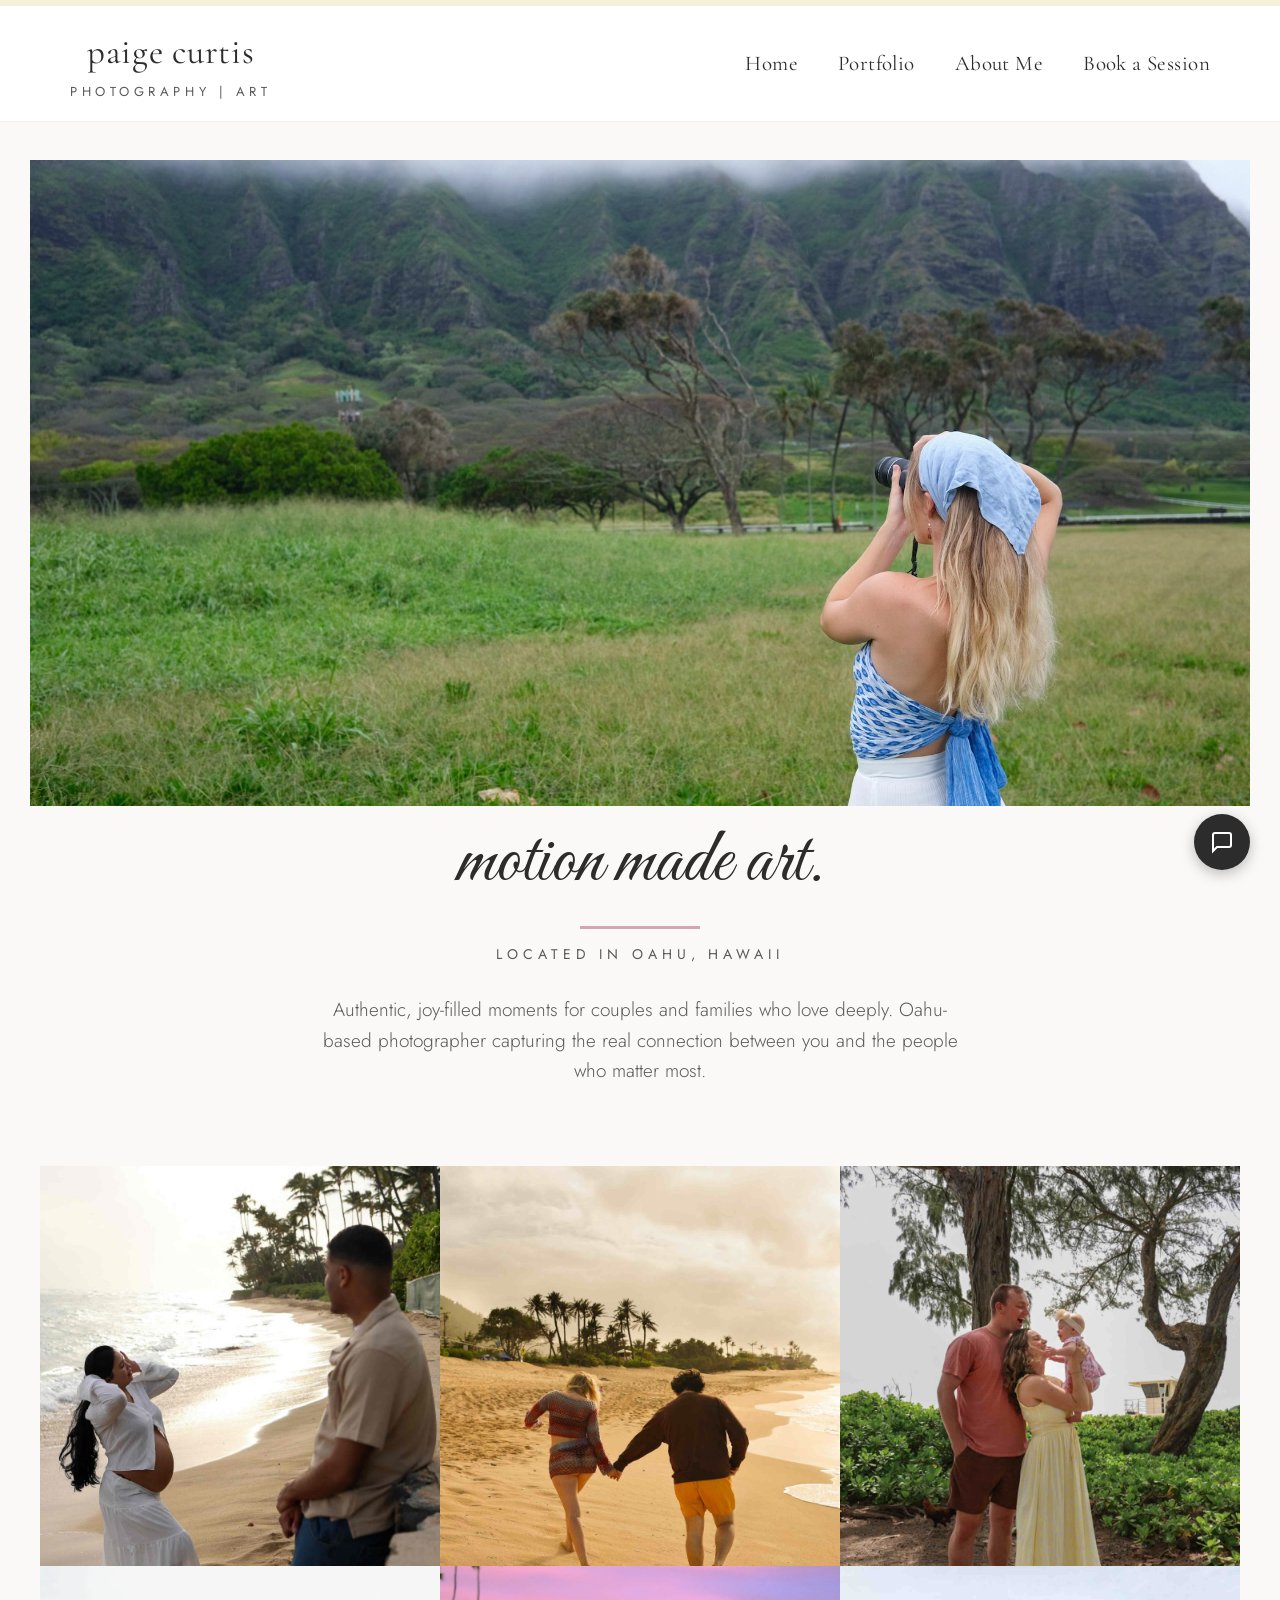
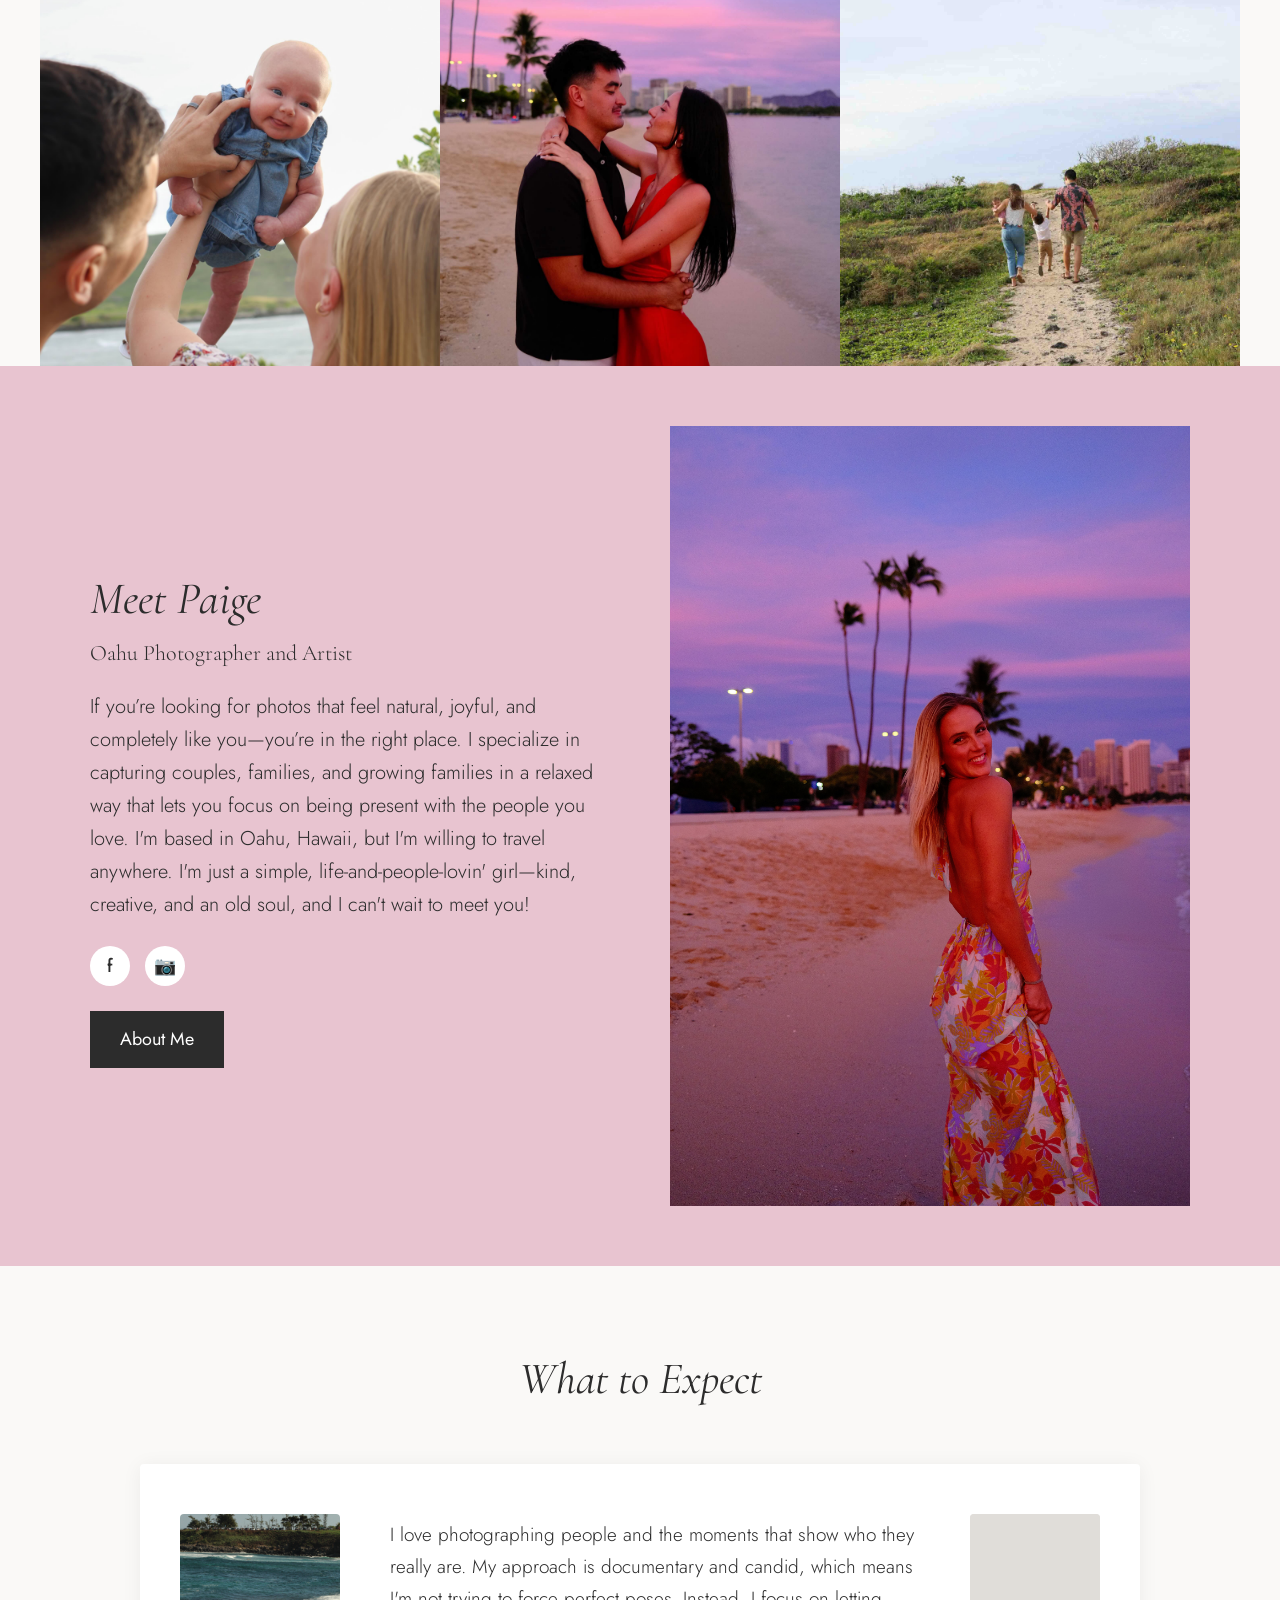
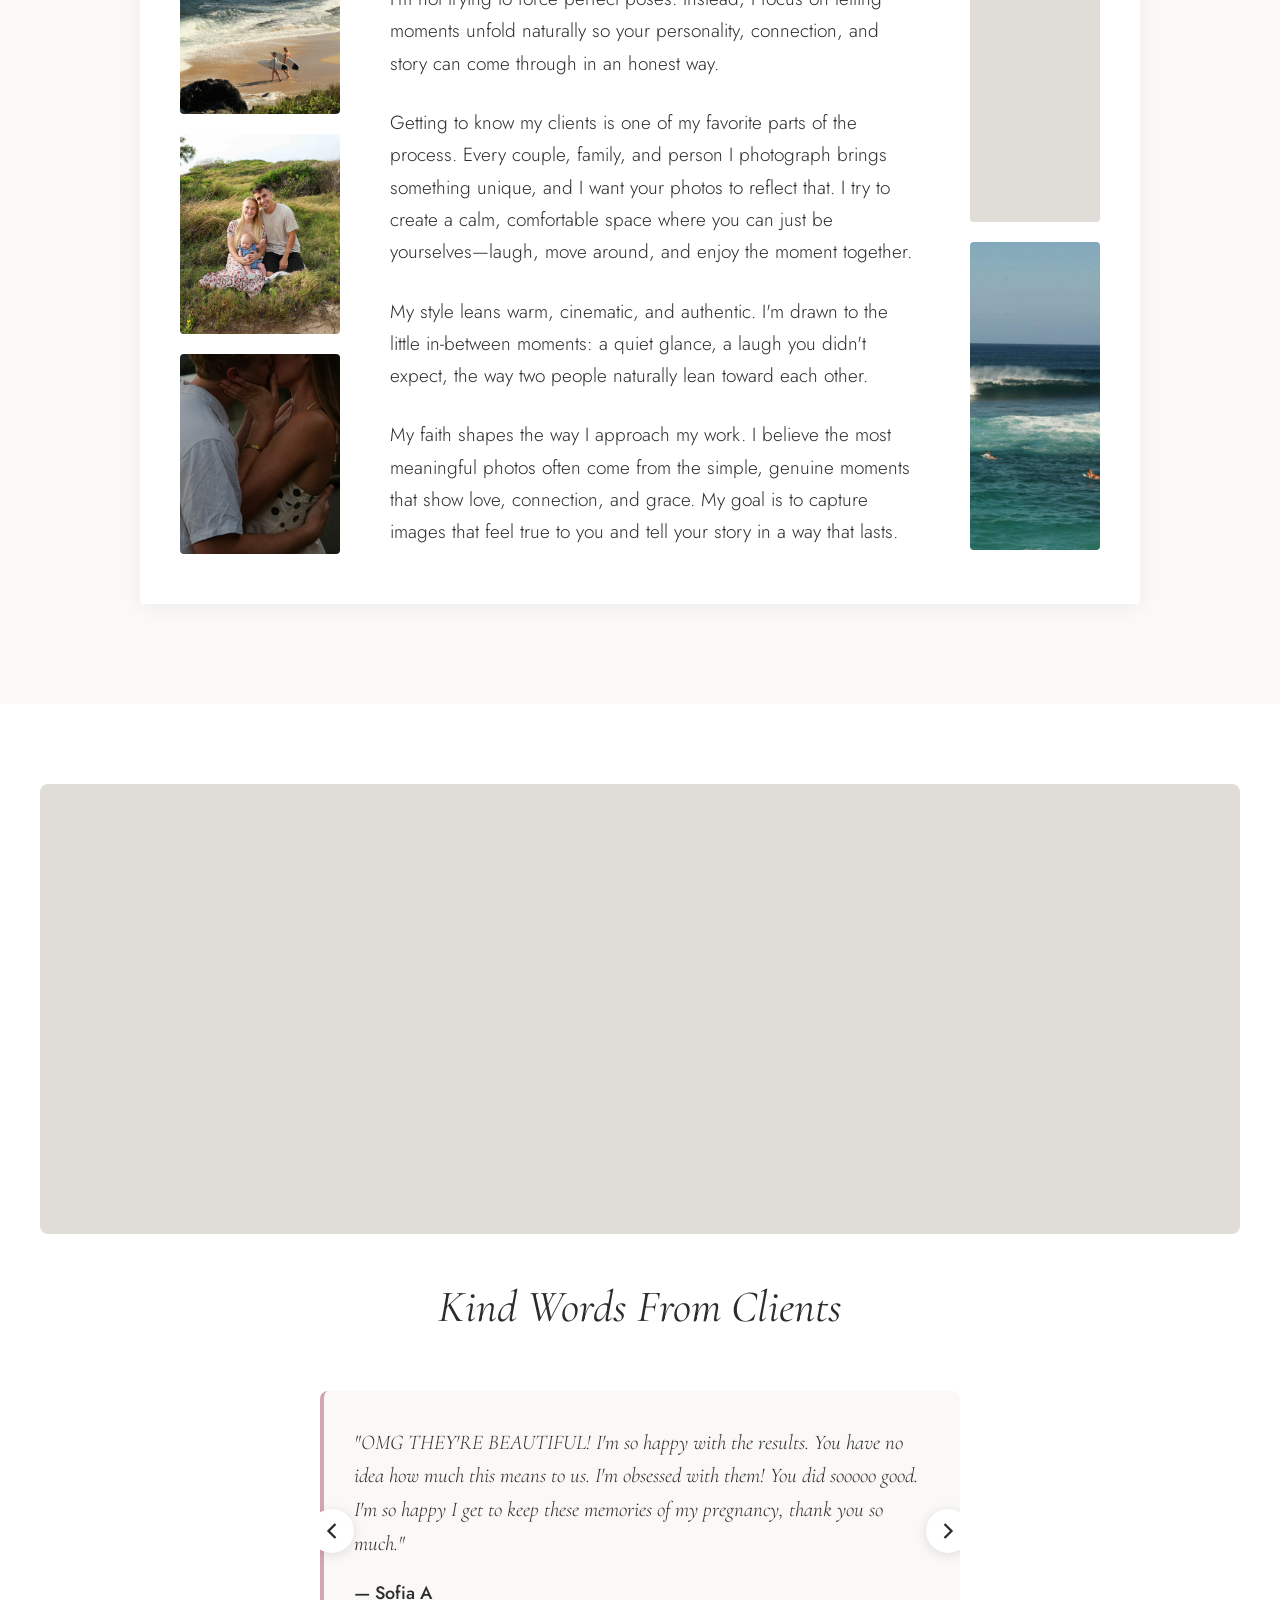
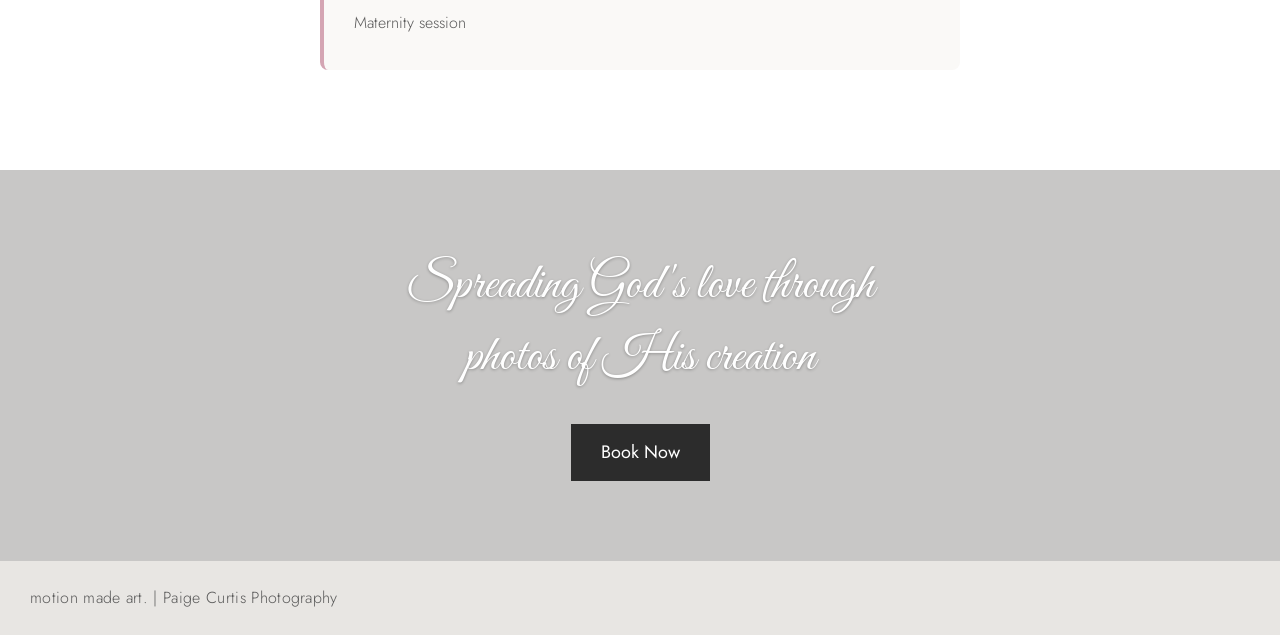
==== commit f35b0c4c: "update to jpegs" ====
--- a/index.html
+++ b/index.html
@@ -99,7 +99,7 @@
         <!-- Left column: copy a line below and change the filename (e.g. wte-left-4.jpg) -->
         <div class="wte-images wte-images-left">
           <img src="images/wte-left-1.jpg" alt="Candid couple or portrait session with Paige Curtis Oahu" loading="lazy" decoding="async" onerror="this.onerror=null;this.src='data:image/svg+xml,%3Csvg xmlns=%22http://www.w3.org/2000/svg%22 width=%22200%22 height=%22280%22%3E%3Crect fill=%22%23e0ddd9%22 width=%22200%22 height=%22280%22/%3E%3C/svg%3E';" />
-          <img src="images/wte-left-2.JPG" alt="Authentic moment during Hawaii photo session" loading="lazy" decoding="async" onerror="this.onerror=null;this.src='data:image/svg+xml,%3Csvg xmlns=%22http://www.w3.org/2000/svg%22 width=%22200%22 height=%22280%22%3E%3Crect fill=%22%23e0ddd9%22 width=%22200%22 height=%22280%22/%3E%3C/svg%3E';" />
+          <img src="images/wte-left-2.jpeg" alt="Authentic moment during Hawaii photo session" loading="lazy" decoding="async" onerror="this.onerror=null;this.src='data:image/svg+xml,%3Csvg xmlns=%22http://www.w3.org/2000/svg%22 width=%22200%22 height=%22280%22%3E%3Crect fill=%22%23e0ddd9%22 width=%22200%22 height=%22280%22/%3E%3C/svg%3E';" />
           <img src="images/wte-left-3.jpg" alt="Portrait or family photography Hawaii" loading="lazy" decoding="async" onerror="this.onerror=null;this.src='data:image/svg+xml,%3Csvg xmlns=%22http://www.w3.org/2000/svg%22 width=%22200%22 height=%22280%22%3E%3Crect fill=%22%23e0ddd9%22 width=%22200%22 height=%22280%22/%3E%3C/svg%3E';" />        </div>
         <div class="wte-text">
           <p>I love photographing people and the moments that show who they really are. My approach is documentary and candid, which means I'm not trying to force perfect poses. Instead, I focus on letting moments unfold naturally so your personality, connection, and story can come through in an honest way.</p>
@@ -110,7 +110,7 @@
         <!-- Right column: copy a line below and change the filename (e.g. wte-right-3.jpg) -->
         <div class="wte-images wte-images-right">
           <img src="images/wte-right-1.jpg" alt="Documentary-style photography Paige Curtis" loading="lazy" decoding="async" onerror="this.onerror=null;this.src='data:image/svg+xml,%3Csvg xmlns=%22http://www.w3.org/2000/svg%22 width=%22200%22 height=%22280%22%3E%3Crect fill=%22%23e0ddd9%22 width=%22200%22 height=%22280%22/%3E%3C/svg%3E';" />
-          <img src="images/wte-right-2.jpg" alt="Warm cinematic portrait Oahu Hawaii" loading="lazy" decoding="async" onerror="this.onerror=null;this.src='data:image/svg+xml,%3Csvg xmlns=%22http://www.w3.org/2000/svg%22 width=%22200%22 height=%22280%22%3E%3Crect fill=%22%23e0ddd9%22 width=%22200%22 height=%22280%22/%3E%3C/svg%3E';" />        </div>
+          <img src="images/wte-right-2.jpeg" alt="Warm cinematic portrait Oahu Hawaii" loading="lazy" decoding="async" onerror="this.onerror=null;this.src='data:image/svg+xml,%3Csvg xmlns=%22http://www.w3.org/2000/svg%22 width=%22200%22 height=%22280%22%3E%3Crect fill=%22%23e0ddd9%22 width=%22200%22 height=%22280%22/%3E%3C/svg%3E';" />        </div>
       </div>
     </section>
 
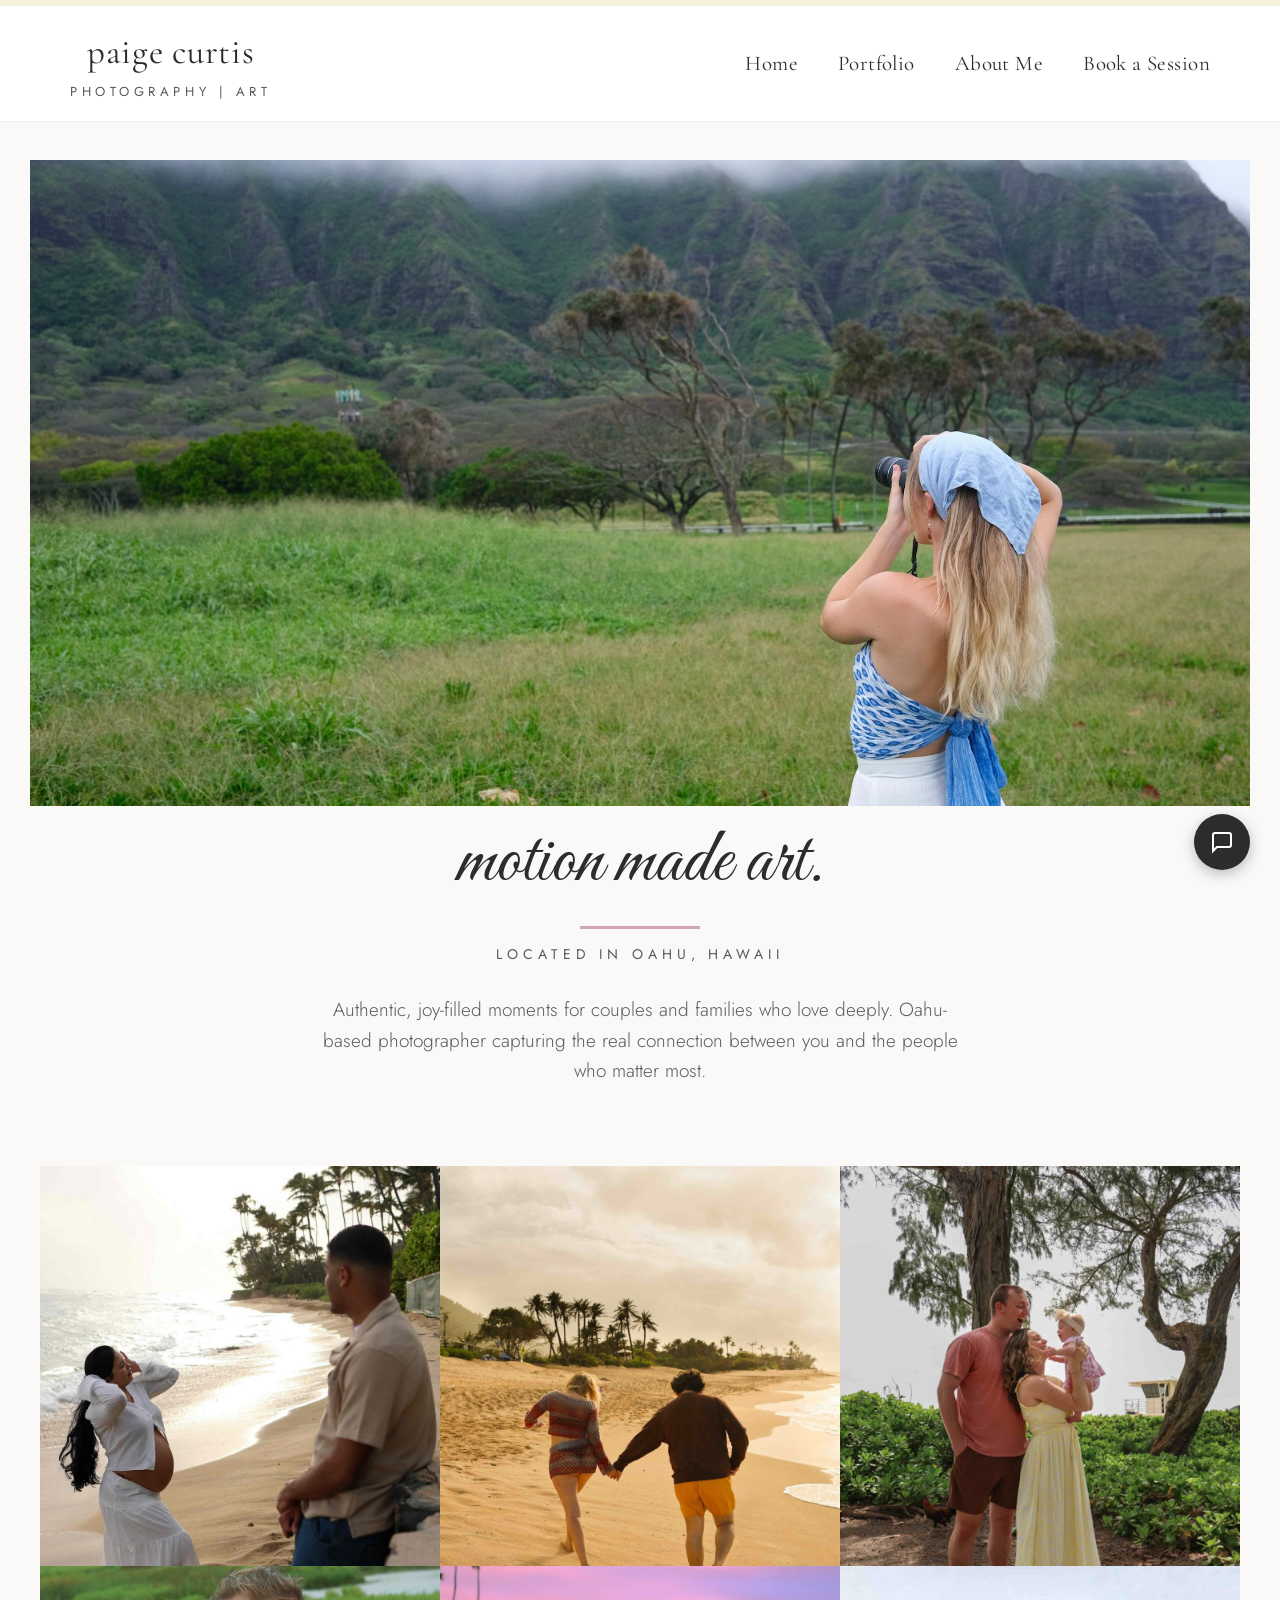
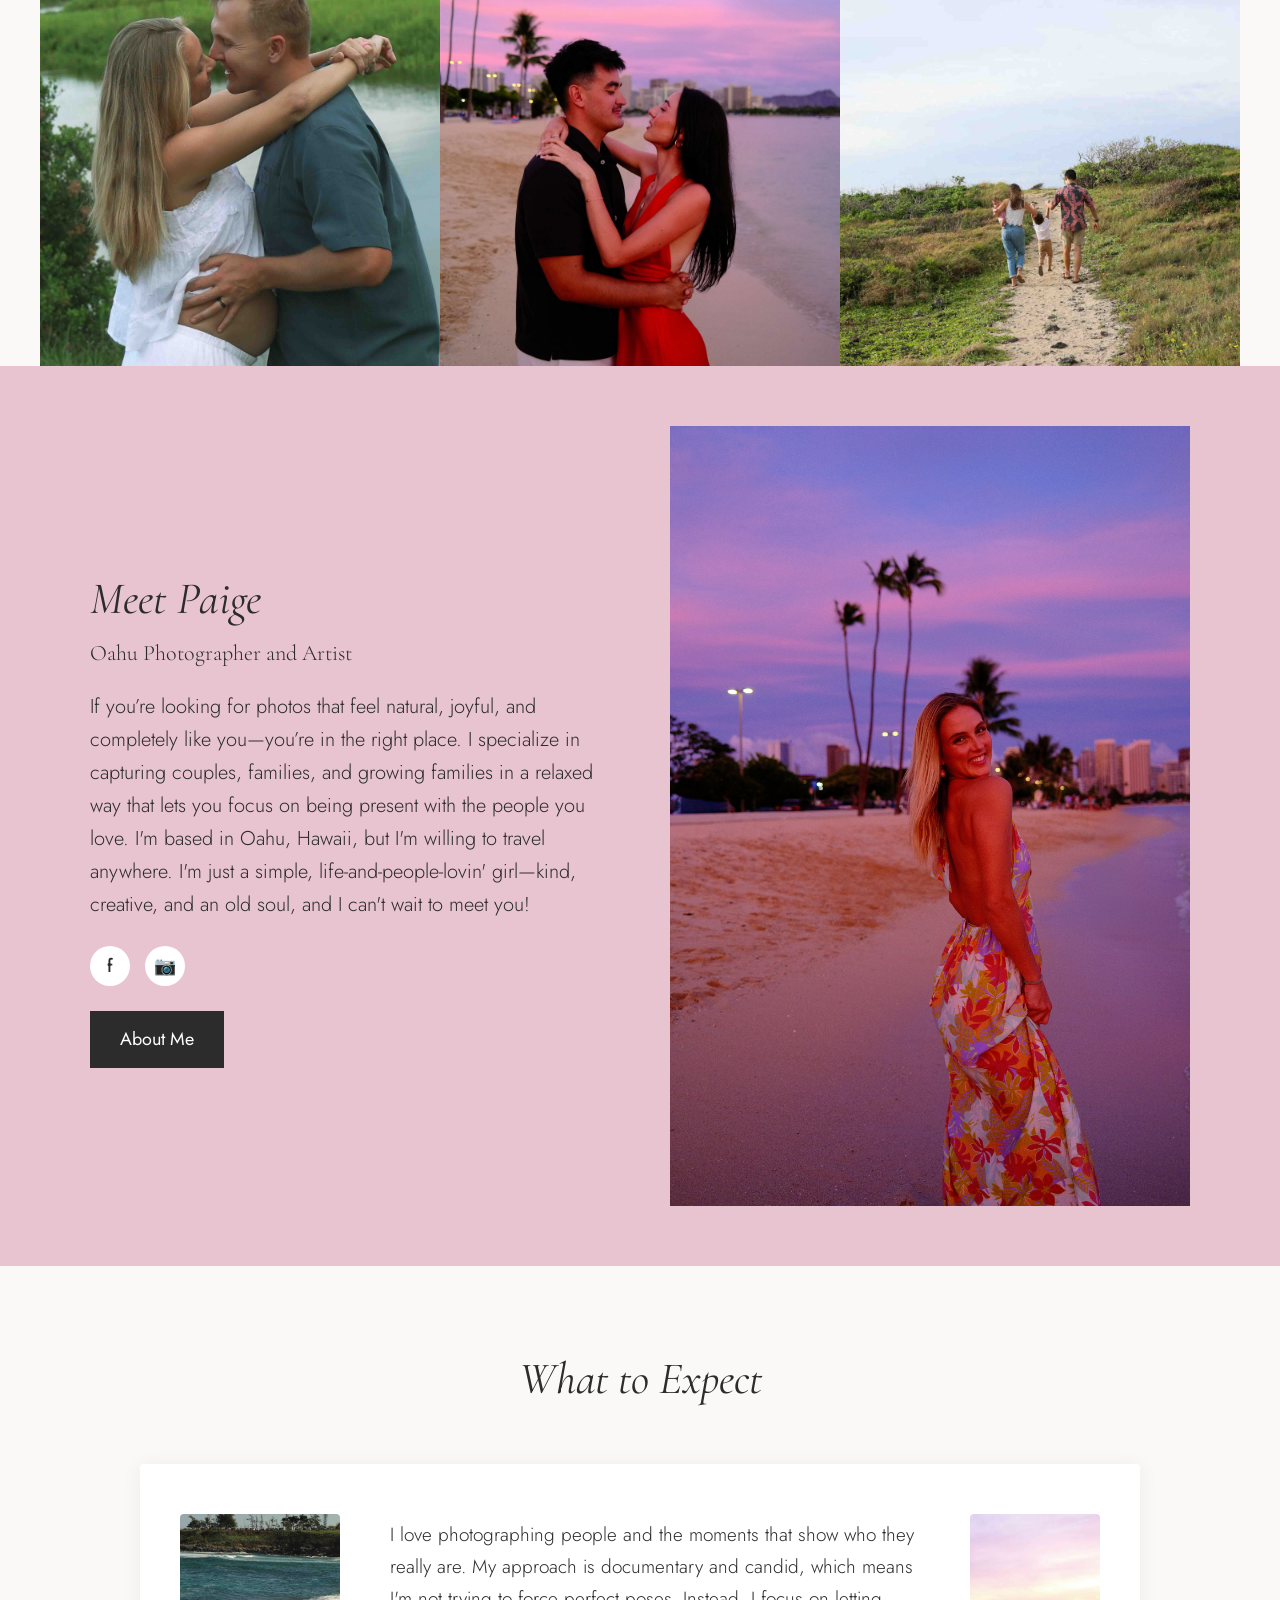
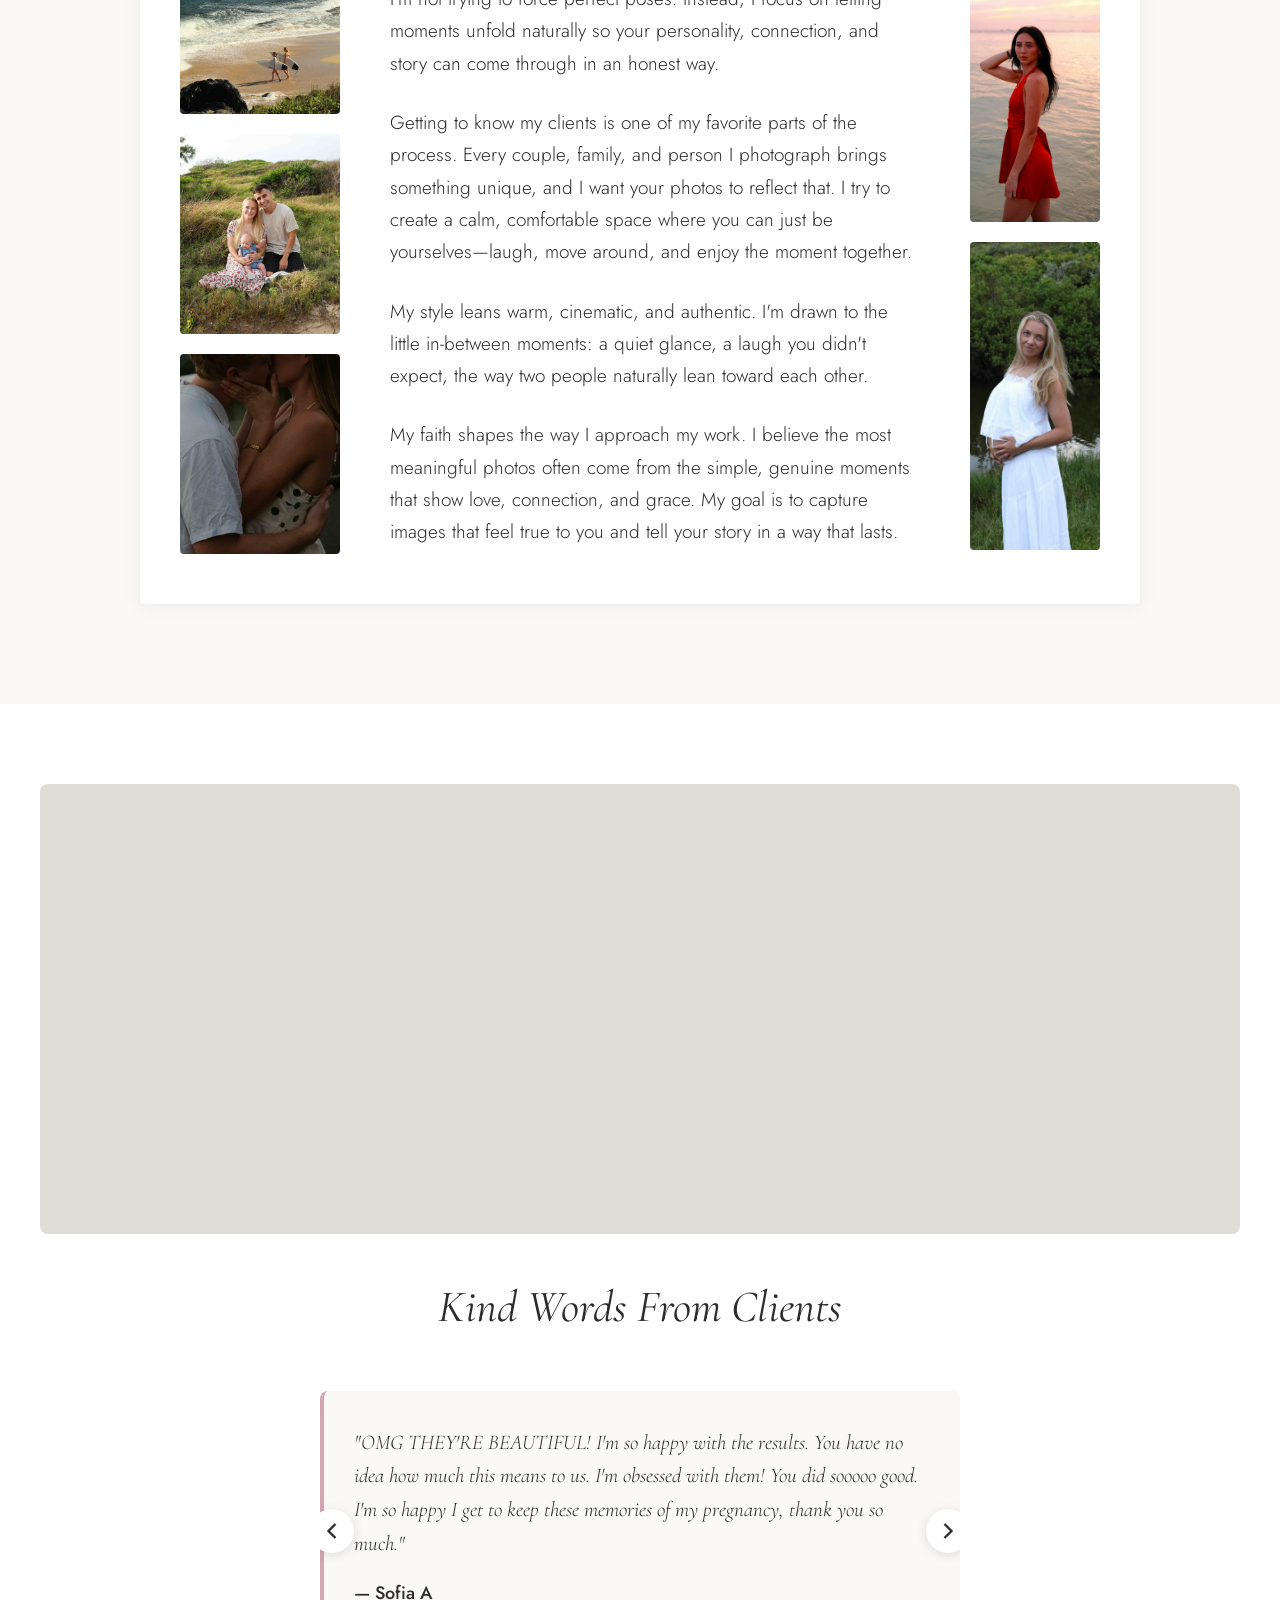
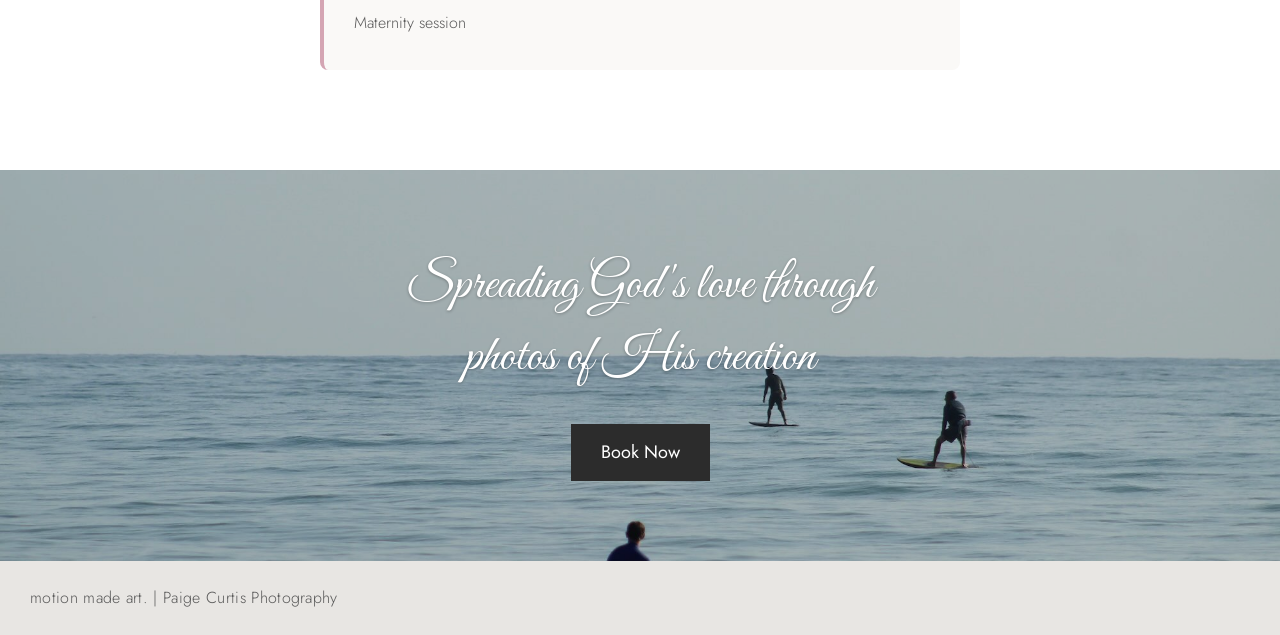
==== commit b800b3c0: "update index files with jpegs" ====
--- a/index.html
+++ b/index.html
@@ -69,7 +69,7 @@
         <div class="gallery-item"><img src="images/gallery-1.jpg" alt="Couple or family beach photography session in Hawaii" loading="lazy" decoding="async" /></div>
         <div class="gallery-item"><img src="images/gallery-2.jpg" alt="Authentic portrait detail and texture by Paige Curtis" loading="lazy" decoding="async" /></div>
         <div class="gallery-item"><img src="images/gallery-3.jpg" alt="Beach portrait session Oahu Hawaii" loading="lazy" decoding="async" /></div>
-        <div class="gallery-item"><img src="images/gallery-4.jpg" alt="Portrait photography by Paige Curtis Oahu" loading="lazy" decoding="async" /></div>
+        <div class="gallery-item"><img src="images/gallery-4.jpeg" alt="Portrait photography by Paige Curtis Oahu" loading="lazy" decoding="async" /></div>
         <div class="gallery-item"><img src="images/gallery-5.jpg" alt="Sunset portrait or couple session Hawaii" loading="lazy" decoding="async" /></div>
         <div class="gallery-item"><img src="images/gallery-6.jpg" alt="Outdoor candid moment Oahu photographer" loading="lazy" decoding="async" /></div>
       </div>
@@ -98,9 +98,9 @@
       <div class="wte-inner">
         <!-- Left column: copy a line below and change the filename (e.g. wte-left-4.jpg) -->
         <div class="wte-images wte-images-left">
-          <img src="images/wte-left-1.jpg" alt="Candid couple or portrait session with Paige Curtis Oahu" loading="lazy" decoding="async" onerror="this.onerror=null;this.src='data:image/svg+xml,%3Csvg xmlns=%22http://www.w3.org/2000/svg%22 width=%22200%22 height=%22280%22%3E%3Crect fill=%22%23e0ddd9%22 width=%22200%22 height=%22280%22/%3E%3C/svg%3E';" />
+          <img src="images/wte-left-1.jpeg" alt="Candid couple or portrait session with Paige Curtis Oahu" loading="lazy" decoding="async" onerror="this.onerror=null;this.src='data:image/svg+xml,%3Csvg xmlns=%22http://www.w3.org/2000/svg%22 width=%22200%22 height=%22280%22%3E%3Crect fill=%22%23e0ddd9%22 width=%22200%22 height=%22280%22/%3E%3C/svg%3E';" />
           <img src="images/wte-left-2.jpeg" alt="Authentic moment during Hawaii photo session" loading="lazy" decoding="async" onerror="this.onerror=null;this.src='data:image/svg+xml,%3Csvg xmlns=%22http://www.w3.org/2000/svg%22 width=%22200%22 height=%22280%22%3E%3Crect fill=%22%23e0ddd9%22 width=%22200%22 height=%22280%22/%3E%3C/svg%3E';" />
-          <img src="images/wte-left-3.jpg" alt="Portrait or family photography Hawaii" loading="lazy" decoding="async" onerror="this.onerror=null;this.src='data:image/svg+xml,%3Csvg xmlns=%22http://www.w3.org/2000/svg%22 width=%22200%22 height=%22280%22%3E%3Crect fill=%22%23e0ddd9%22 width=%22200%22 height=%22280%22/%3E%3C/svg%3E';" />        </div>
+          <img src="images/wte-left-3.jpeg" alt="Portrait or family photography Hawaii" loading="lazy" decoding="async" onerror="this.onerror=null;this.src='data:image/svg+xml,%3Csvg xmlns=%22http://www.w3.org/2000/svg%22 width=%22200%22 height=%22280%22%3E%3Crect fill=%22%23e0ddd9%22 width=%22200%22 height=%22280%22/%3E%3C/svg%3E';" />        </div>
         <div class="wte-text">
           <p>I love photographing people and the moments that show who they really are. My approach is documentary and candid, which means I'm not trying to force perfect poses. Instead, I focus on letting moments unfold naturally so your personality, connection, and story can come through in an honest way.</p>
           <p>Getting to know my clients is one of my favorite parts of the process. Every couple, family, and person I photograph brings something unique, and I want your photos to reflect that. I try to create a calm, comfortable space where you can just be yourselves—laugh, move around, and enjoy the moment together.</p>
@@ -109,7 +109,7 @@
         </div>
         <!-- Right column: copy a line below and change the filename (e.g. wte-right-3.jpg) -->
         <div class="wte-images wte-images-right">
-          <img src="images/wte-right-1.jpg" alt="Documentary-style photography Paige Curtis" loading="lazy" decoding="async" onerror="this.onerror=null;this.src='data:image/svg+xml,%3Csvg xmlns=%22http://www.w3.org/2000/svg%22 width=%22200%22 height=%22280%22%3E%3Crect fill=%22%23e0ddd9%22 width=%22200%22 height=%22280%22/%3E%3C/svg%3E';" />
+          <img src="images/wte-right-1.jpeg" alt="Documentary-style photography Paige Curtis" loading="lazy" decoding="async" onerror="this.onerror=null;this.src='data:image/svg+xml,%3Csvg xmlns=%22http://www.w3.org/2000/svg%22 width=%22200%22 height=%22280%22%3E%3Crect fill=%22%23e0ddd9%22 width=%22200%22 height=%22280%22/%3E%3C/svg%3E';" />
           <img src="images/wte-right-2.jpeg" alt="Warm cinematic portrait Oahu Hawaii" loading="lazy" decoding="async" onerror="this.onerror=null;this.src='data:image/svg+xml,%3Csvg xmlns=%22http://www.w3.org/2000/svg%22 width=%22200%22 height=%22280%22%3E%3Crect fill=%22%23e0ddd9%22 width=%22200%22 height=%22280%22/%3E%3C/svg%3E';" />        </div>
       </div>
     </section>
--- a/css/style.css
+++ b/css/style.css
@@ -535,7 +535,7 @@
 }
 
 .spreading-love-bg.bg-loaded {
-  background-image: url('../images/spreading-love.jpg');
+  background-image: url('../images/spreading-love.jpeg');
 }
 
 .spreading-love-bg::after {
@@ -1059,7 +1059,7 @@
 }
 
 .services-hero-bg.bg-loaded {
-  background-image: url('../images/services-hero.jpg');
+  background-image: url('../images/services-hero.jpeg');
 }
 
 .services-hero-title {
@@ -1395,7 +1395,7 @@
 
 .faq-bg.bg-loaded,
 .faq-image-bg.bg-loaded {
-  background-image: url('../images/faq-bg.JPG');
+  background-image: url('../images/faq-bg.jpeg');
 }
 
 .faq-bg::after,
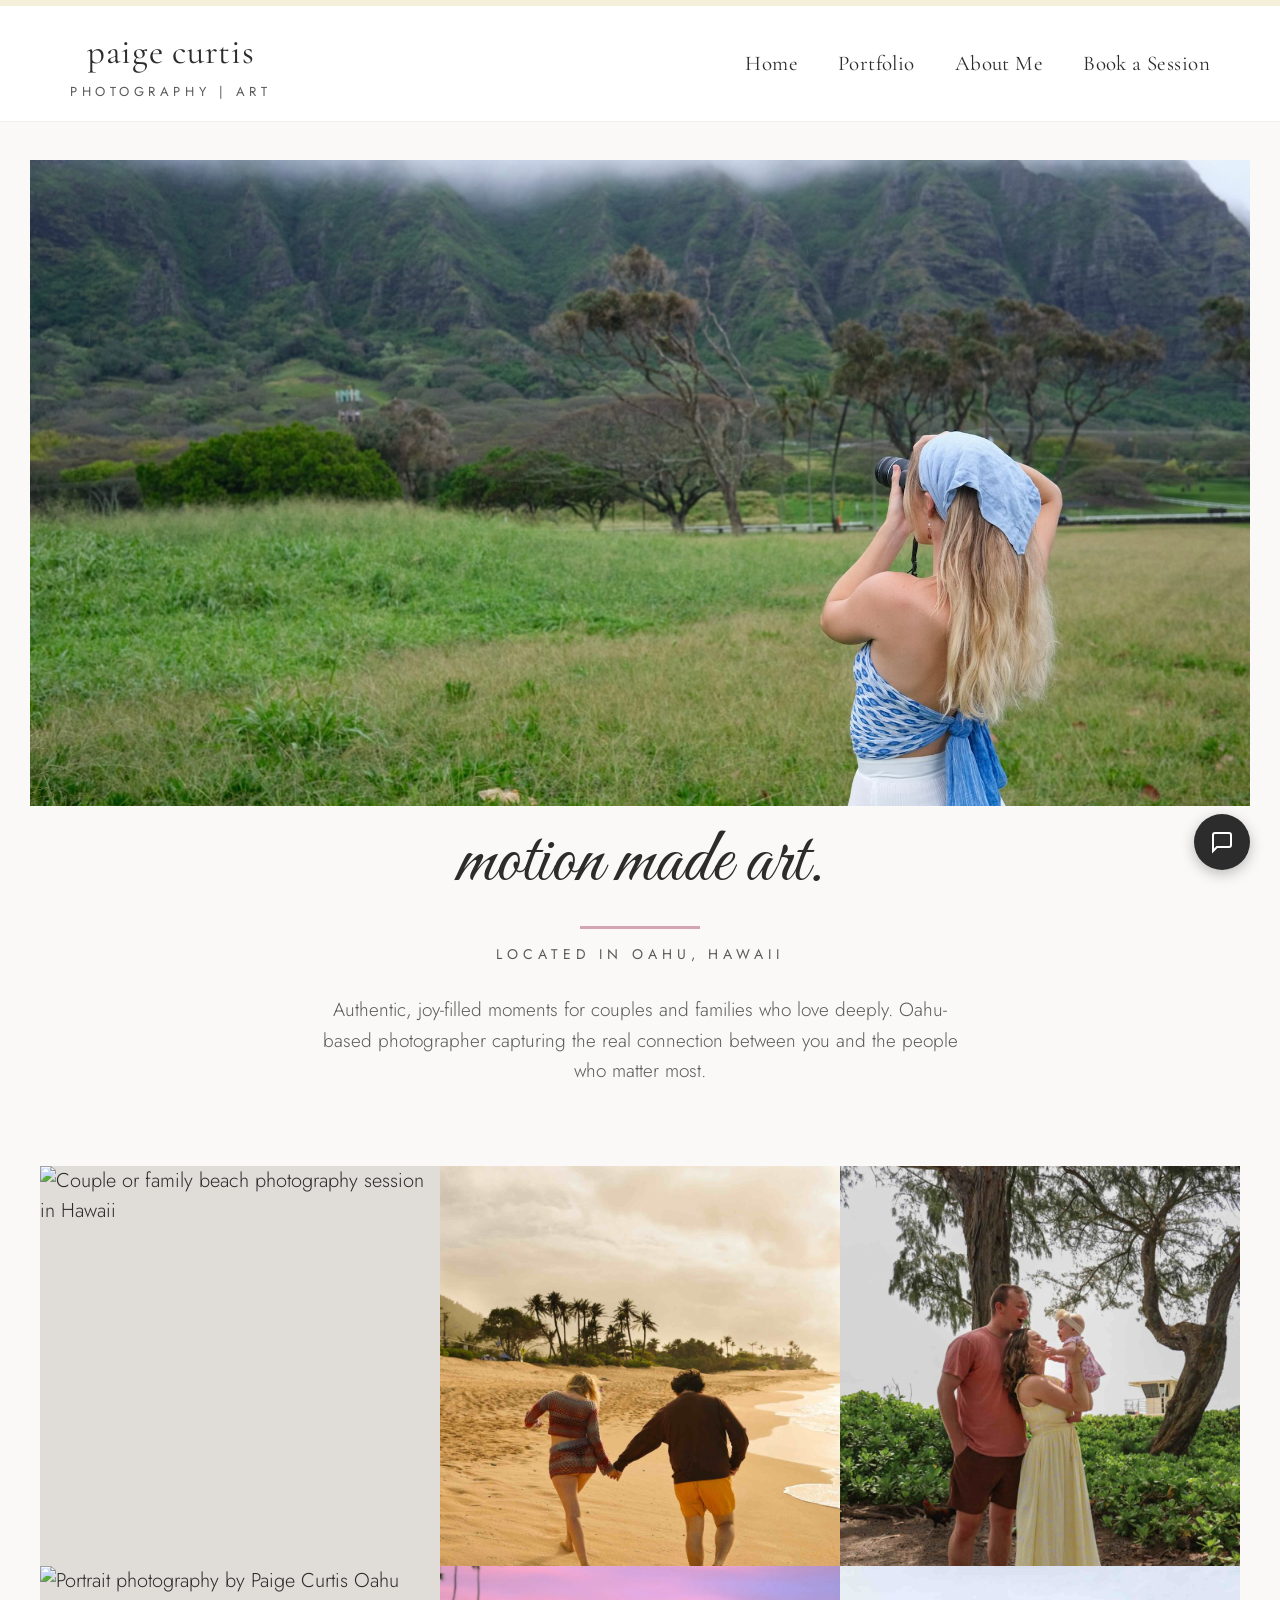
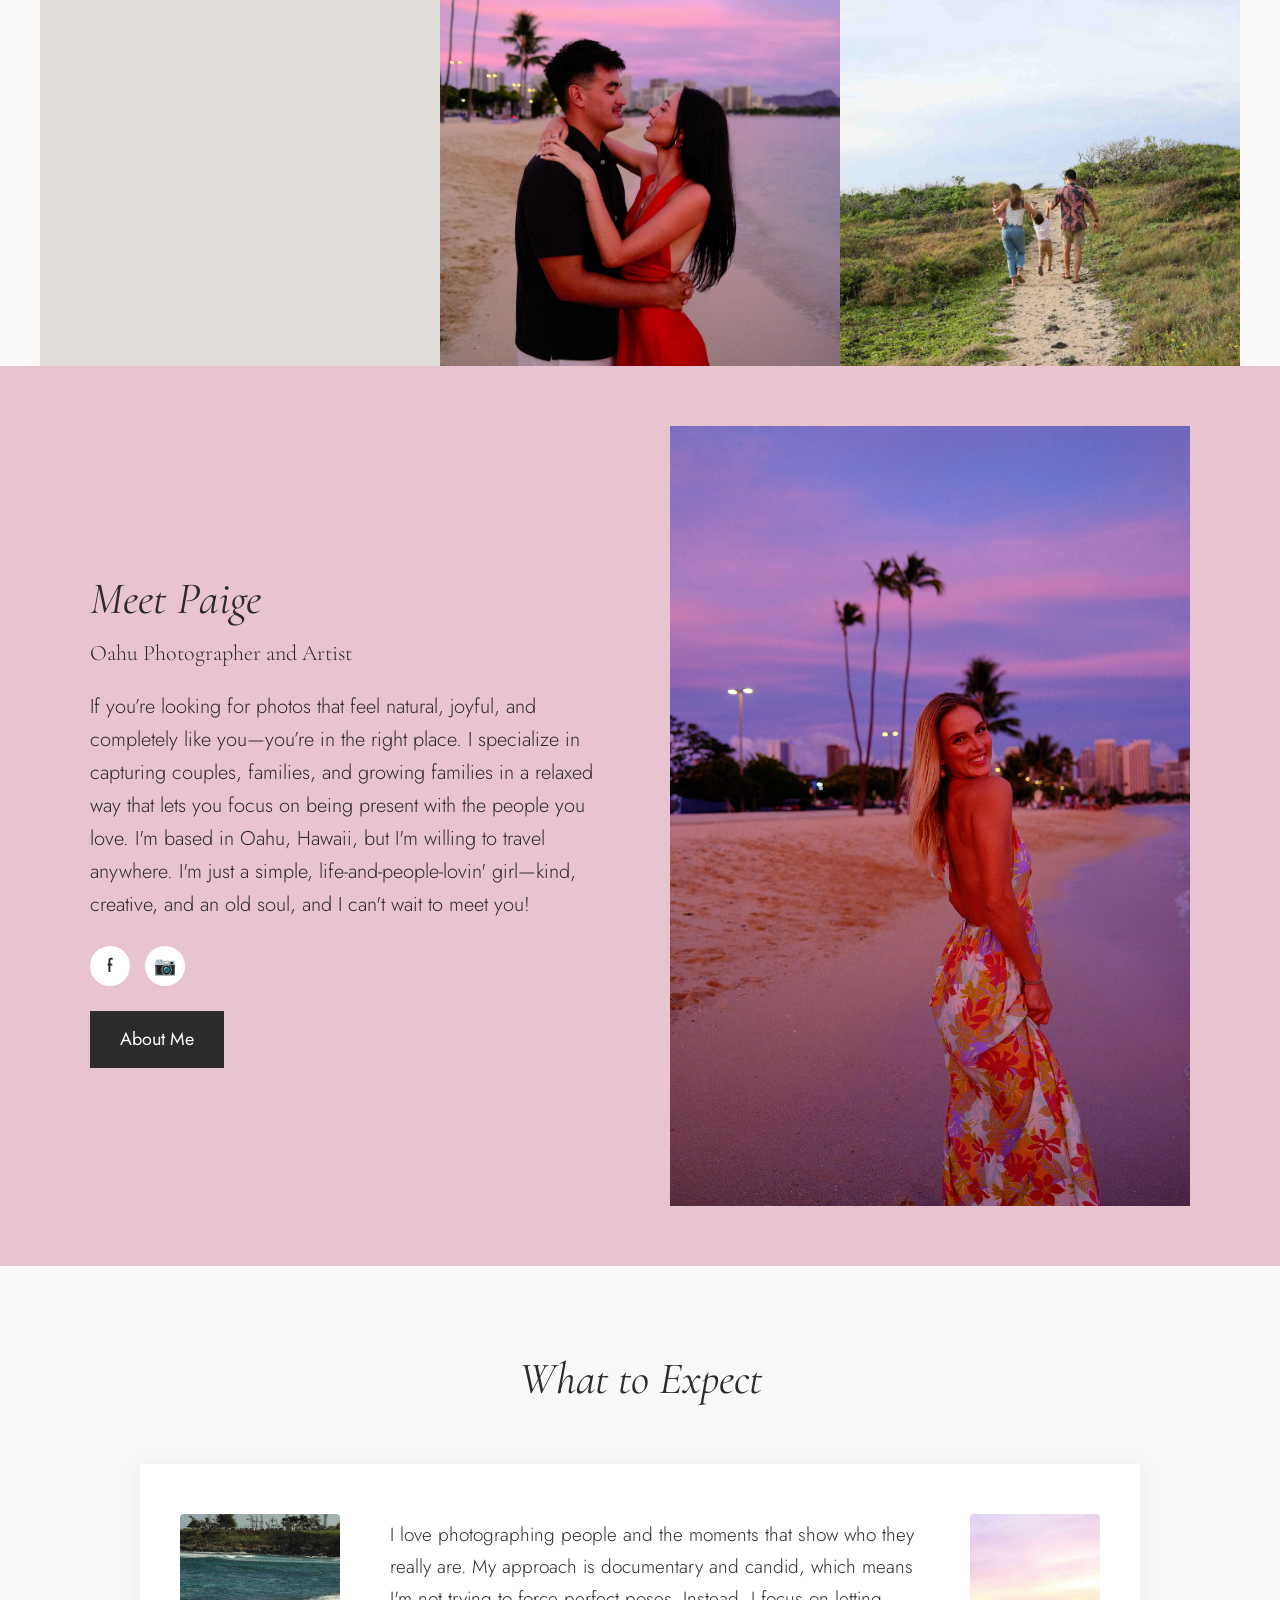
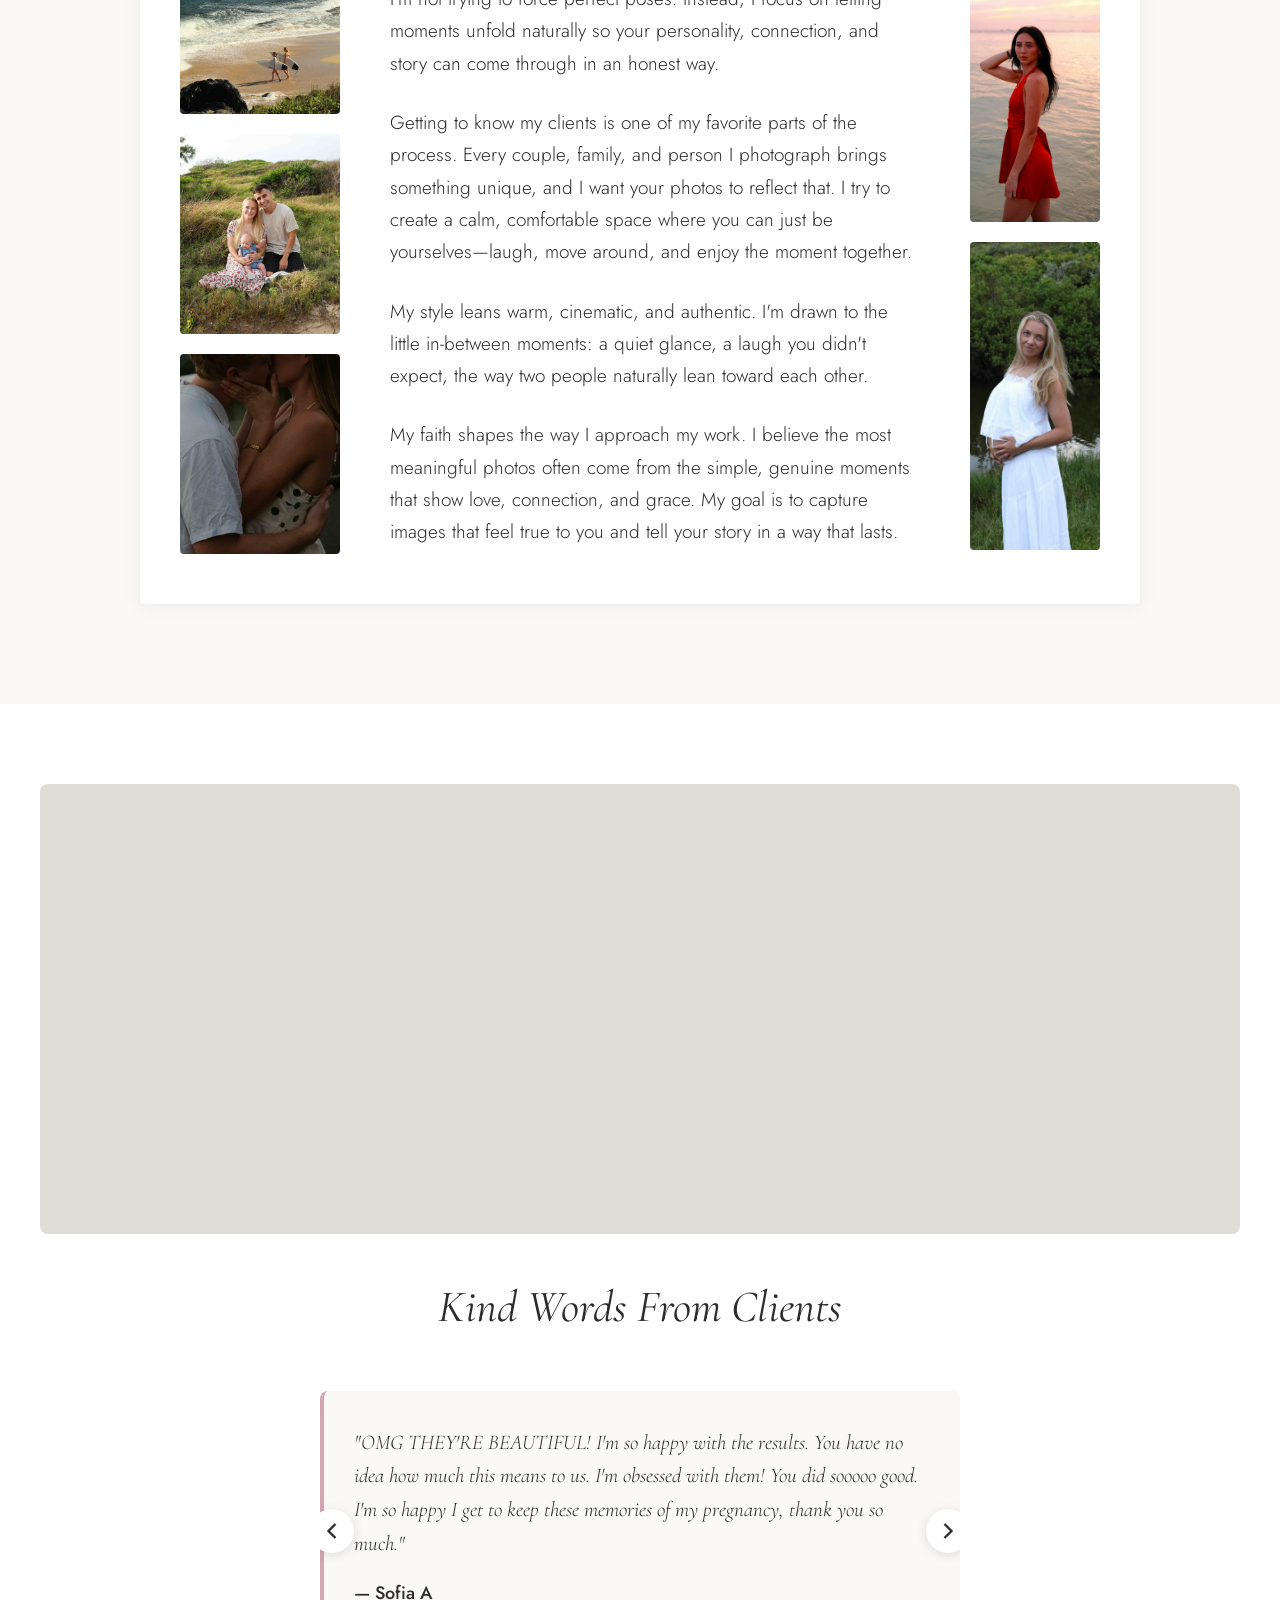
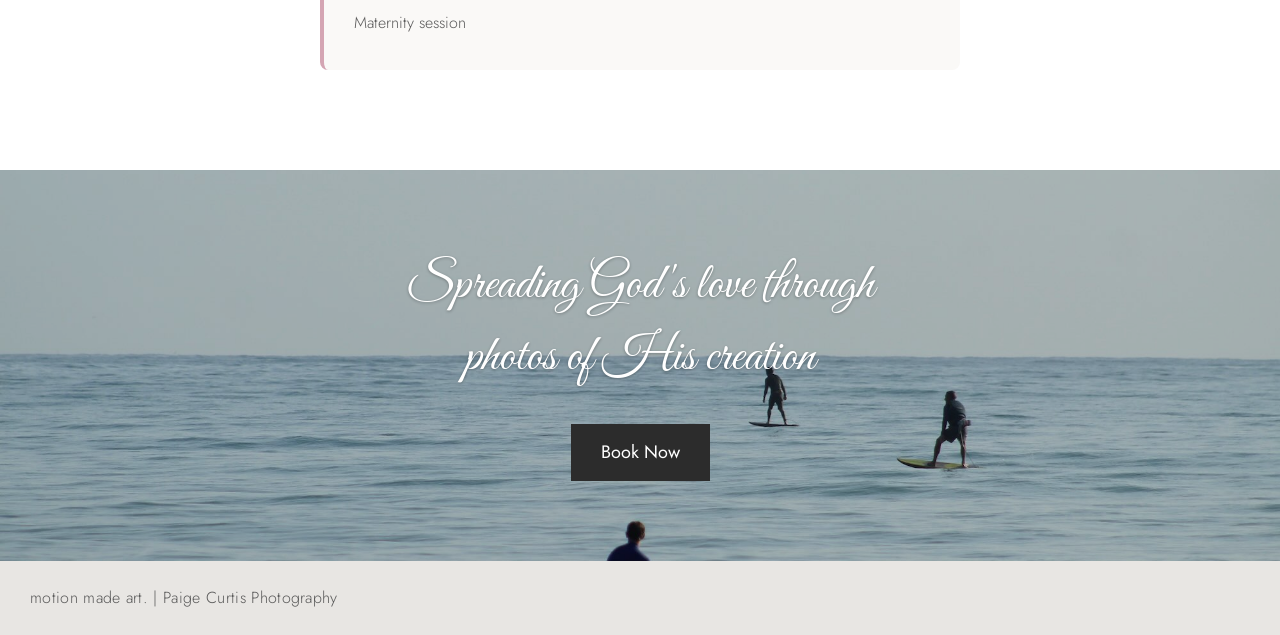
==== commit e12d5fb8: "switch photos in gallery" ====
--- a/index.html
+++ b/index.html
@@ -66,10 +66,10 @@
     <section class="gallery" id="portfolio" aria-labelledby="portfolio-heading">
       <h2 id="portfolio-heading" class="visually-hidden">Portfolio — Couples, Families &amp; Portraits in Oahu</h2>
       <div class="gallery-grid">
-        <div class="gallery-item"><img src="images/gallery-1.jpg" alt="Couple or family beach photography session in Hawaii" loading="lazy" decoding="async" /></div>
+        <div class="gallery-item"><img src="images/gallery-4.jpg" alt="Couple or family beach photography session in Hawaii" loading="lazy" decoding="async" /></div>
         <div class="gallery-item"><img src="images/gallery-2.jpg" alt="Authentic portrait detail and texture by Paige Curtis" loading="lazy" decoding="async" /></div>
         <div class="gallery-item"><img src="images/gallery-3.jpg" alt="Beach portrait session Oahu Hawaii" loading="lazy" decoding="async" /></div>
-        <div class="gallery-item"><img src="images/gallery-4.jpeg" alt="Portrait photography by Paige Curtis Oahu" loading="lazy" decoding="async" /></div>
+        <div class="gallery-item"><img src="images/gallery-1.jpeg" alt="Portrait photography by Paige Curtis Oahu" loading="lazy" decoding="async" /></div>
         <div class="gallery-item"><img src="images/gallery-5.jpg" alt="Sunset portrait or couple session Hawaii" loading="lazy" decoding="async" /></div>
         <div class="gallery-item"><img src="images/gallery-6.jpg" alt="Outdoor candid moment Oahu photographer" loading="lazy" decoding="async" /></div>
       </div>
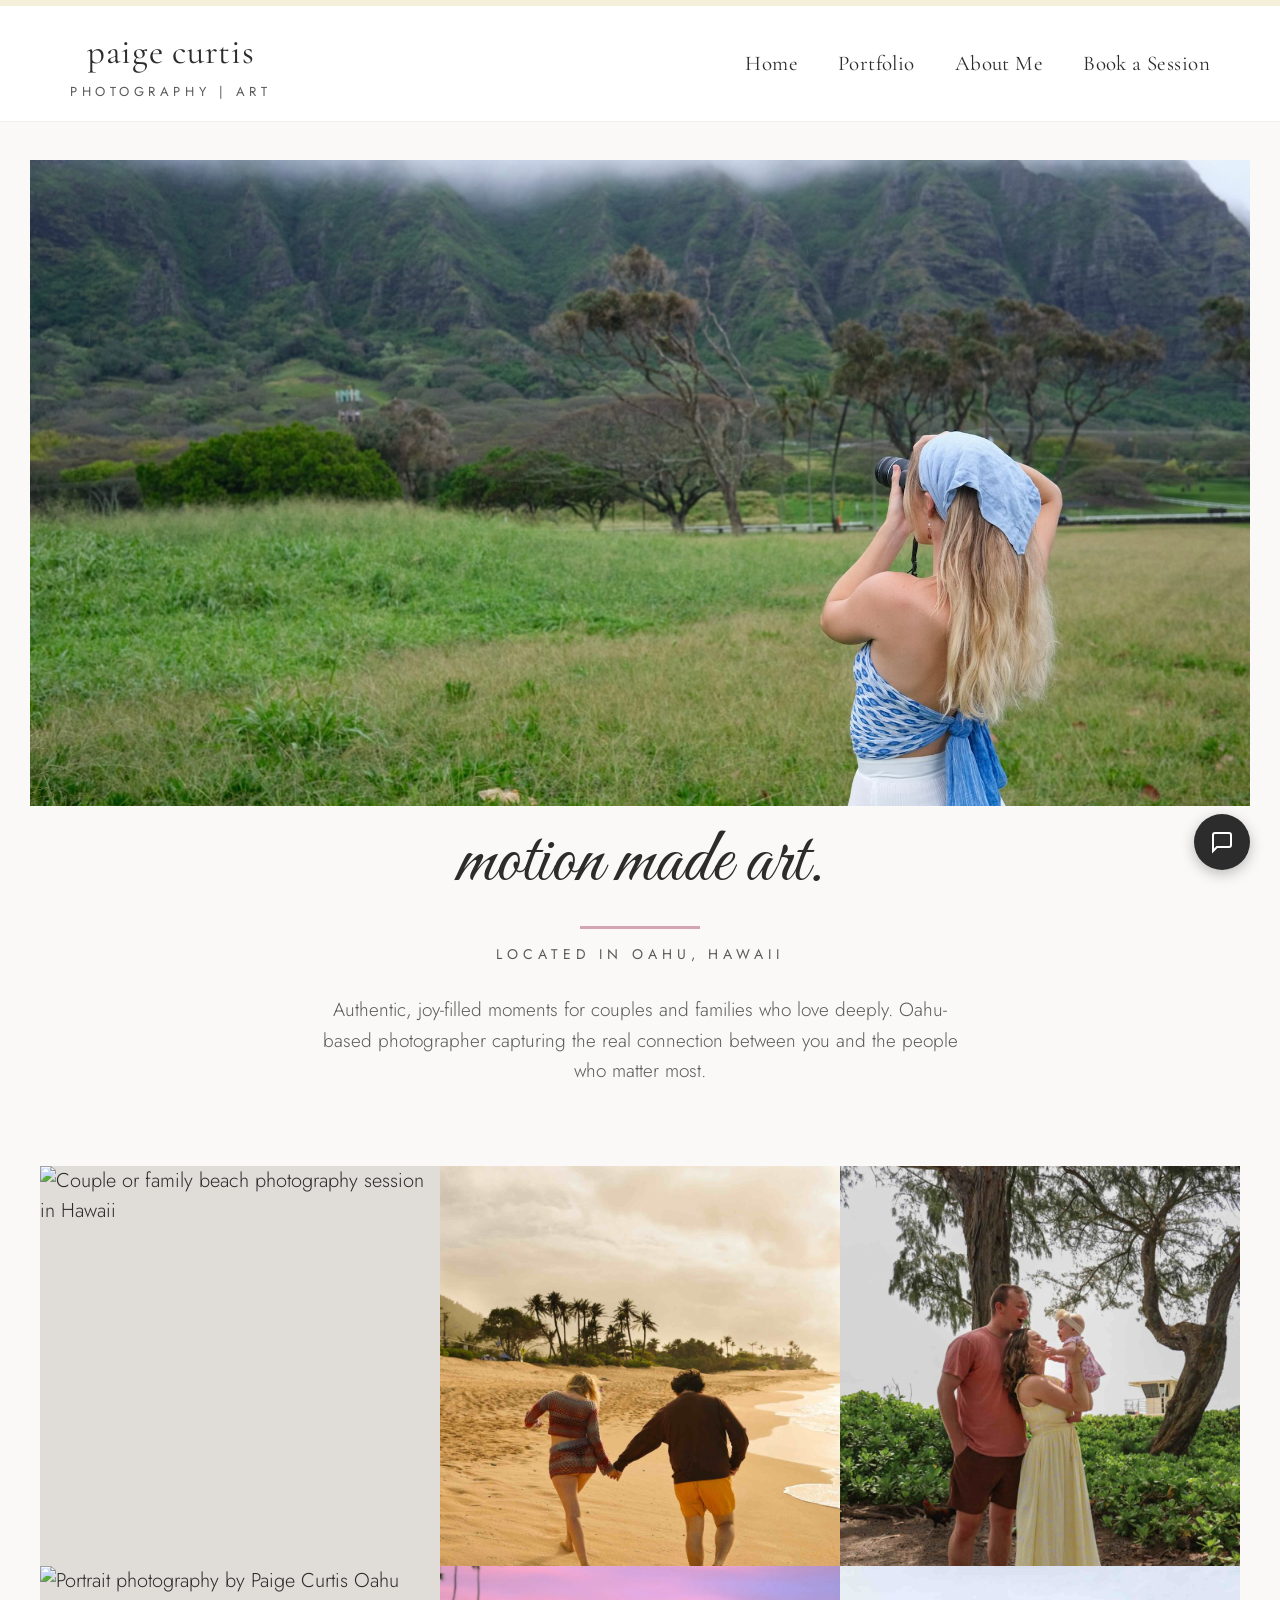
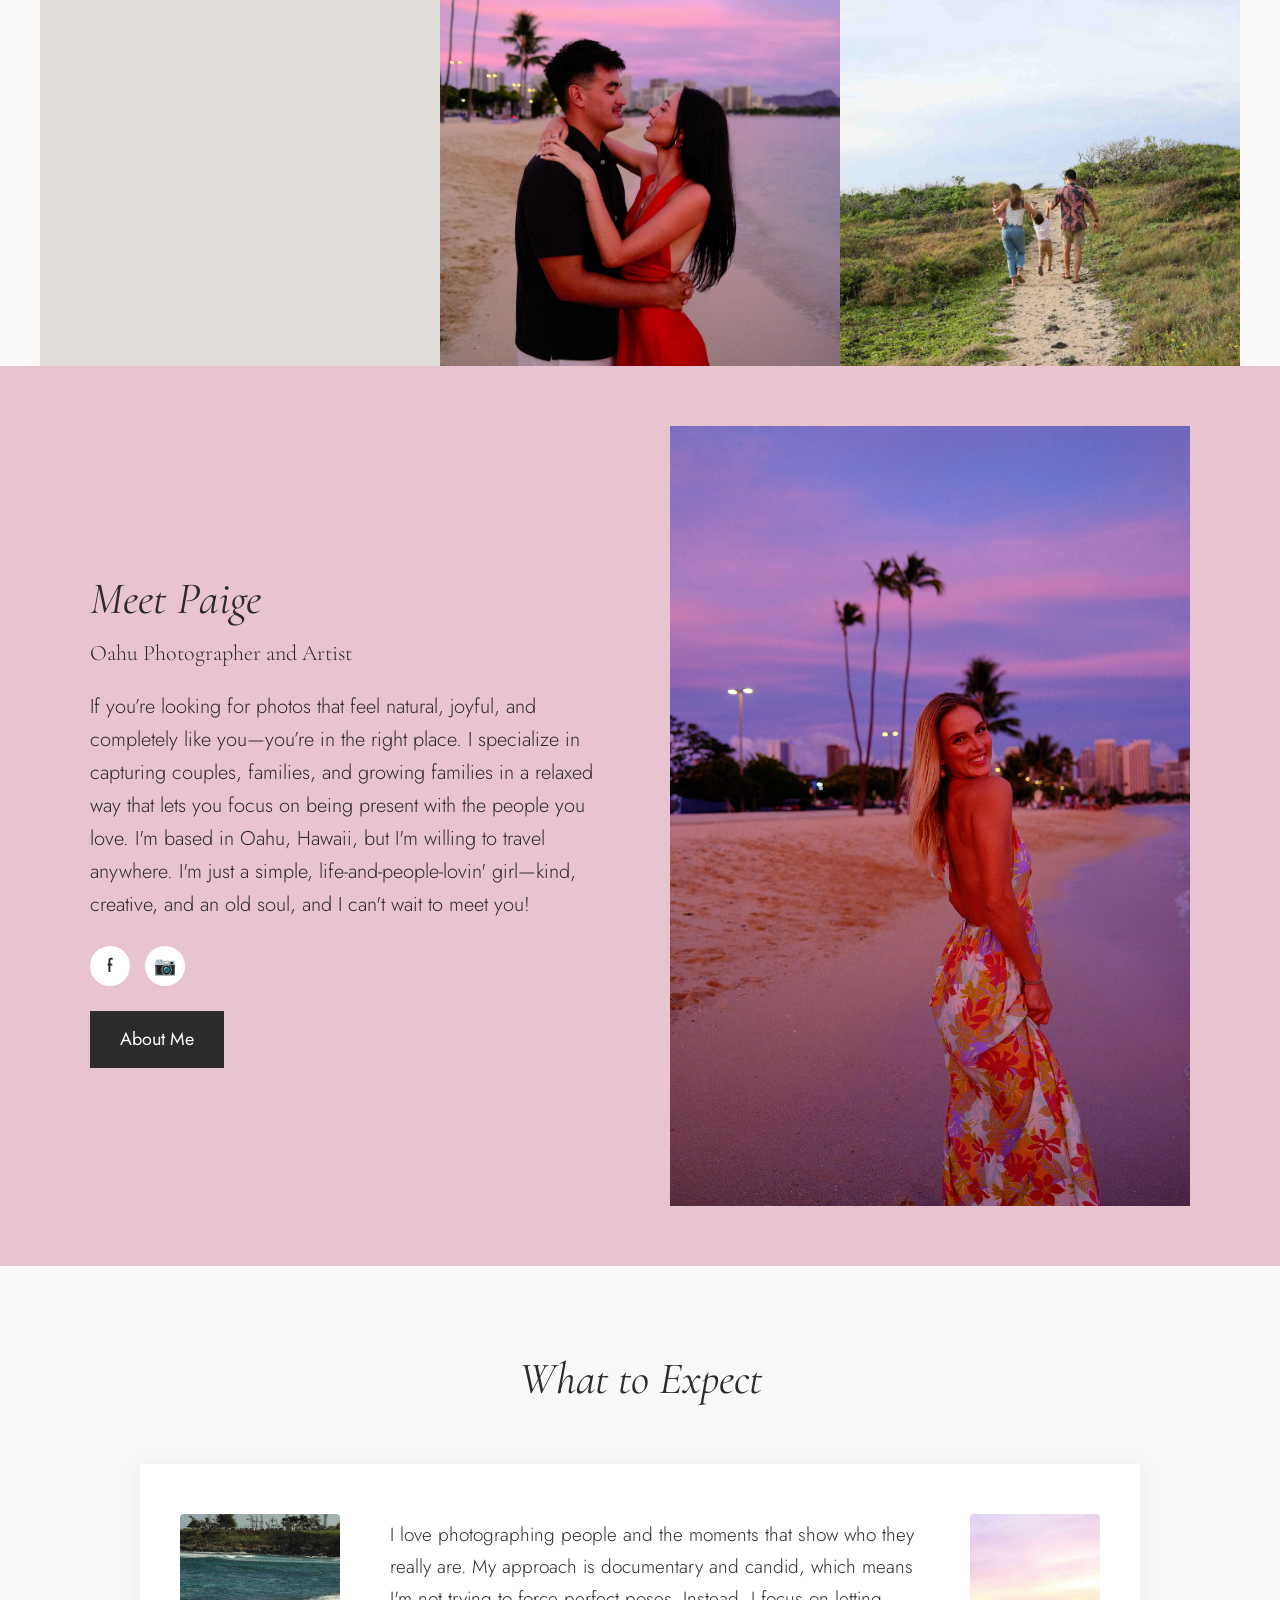
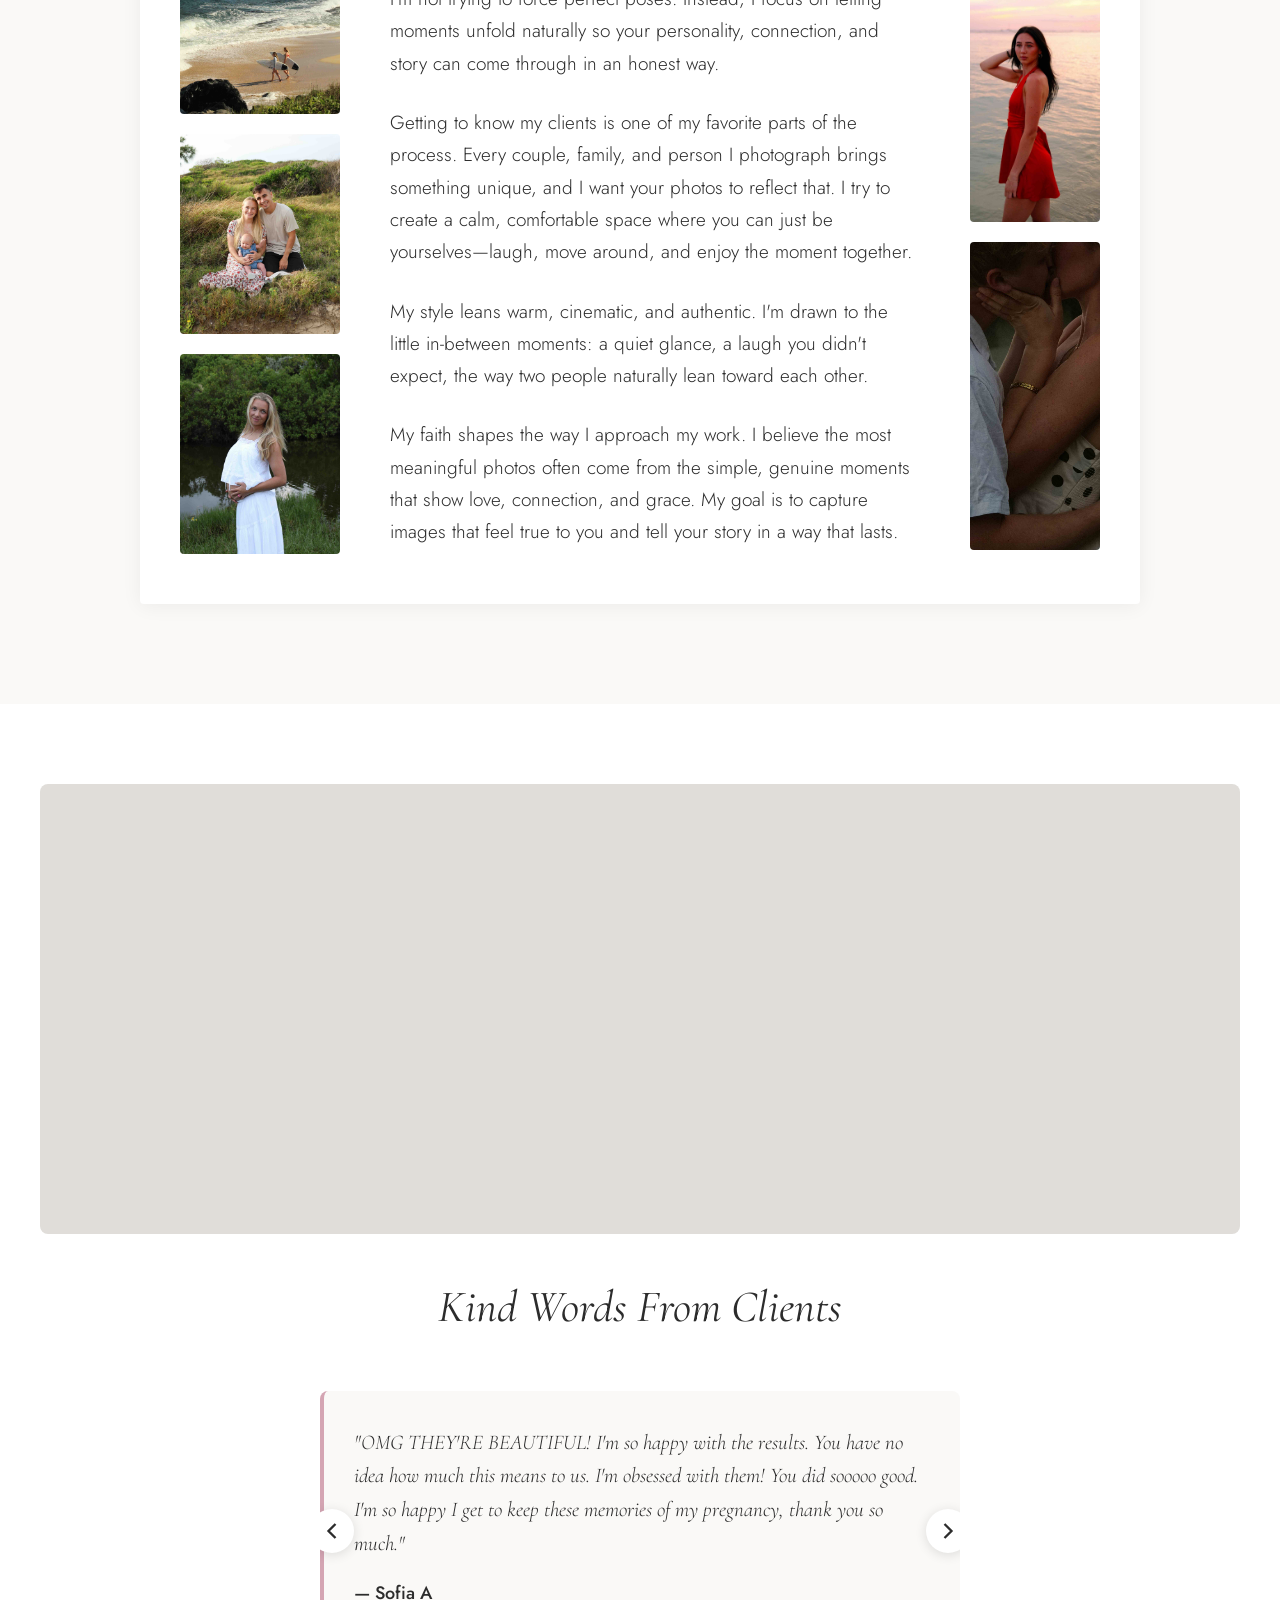
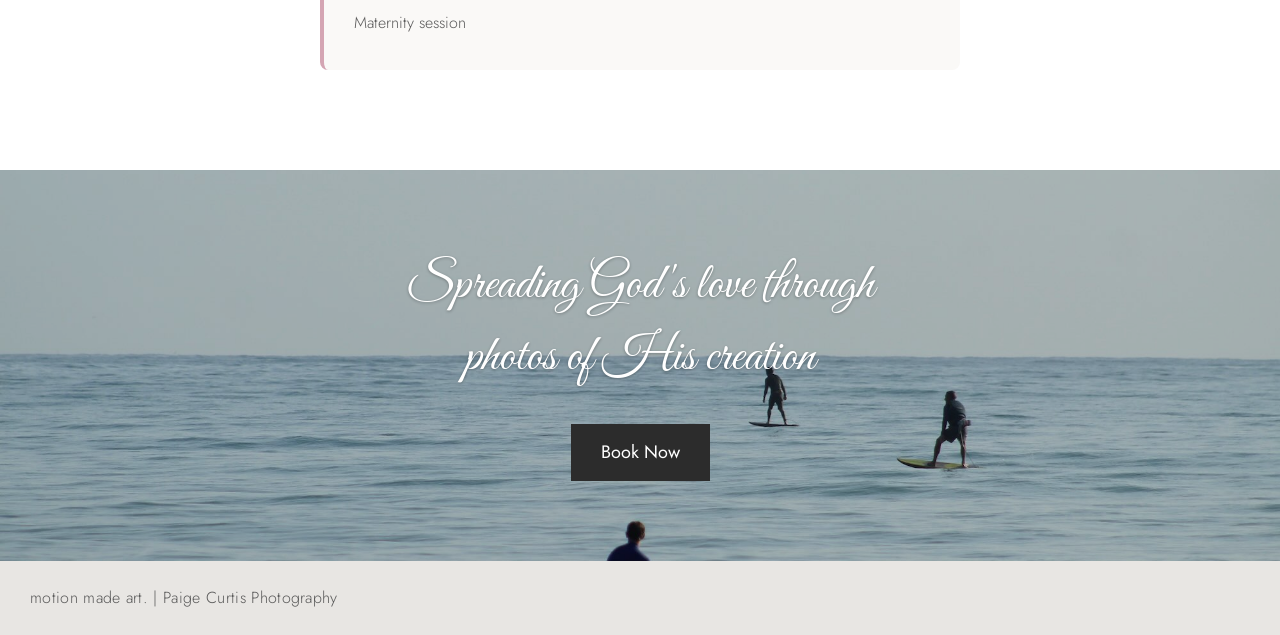
==== commit 4eaad9ac: "switch some photos on wte" ====
--- a/index.html
+++ b/index.html
@@ -100,7 +100,7 @@
         <div class="wte-images wte-images-left">
           <img src="images/wte-left-1.jpeg" alt="Candid couple or portrait session with Paige Curtis Oahu" loading="lazy" decoding="async" onerror="this.onerror=null;this.src='data:image/svg+xml,%3Csvg xmlns=%22http://www.w3.org/2000/svg%22 width=%22200%22 height=%22280%22%3E%3Crect fill=%22%23e0ddd9%22 width=%22200%22 height=%22280%22/%3E%3C/svg%3E';" />
           <img src="images/wte-left-2.jpeg" alt="Authentic moment during Hawaii photo session" loading="lazy" decoding="async" onerror="this.onerror=null;this.src='data:image/svg+xml,%3Csvg xmlns=%22http://www.w3.org/2000/svg%22 width=%22200%22 height=%22280%22%3E%3Crect fill=%22%23e0ddd9%22 width=%22200%22 height=%22280%22/%3E%3C/svg%3E';" />
-          <img src="images/wte-left-3.jpeg" alt="Portrait or family photography Hawaii" loading="lazy" decoding="async" onerror="this.onerror=null;this.src='data:image/svg+xml,%3Csvg xmlns=%22http://www.w3.org/2000/svg%22 width=%22200%22 height=%22280%22%3E%3Crect fill=%22%23e0ddd9%22 width=%22200%22 height=%22280%22/%3E%3C/svg%3E';" />        </div>
+          <img src="images/wte-right-2.jpeg" alt="Portrait or family photography Hawaii" loading="lazy" decoding="async" onerror="this.onerror=null;this.src='data:image/svg+xml,%3Csvg xmlns=%22http://www.w3.org/2000/svg%22 width=%22200%22 height=%22280%22%3E%3Crect fill=%22%23e0ddd9%22 width=%22200%22 height=%22280%22/%3E%3C/svg%3E';" />        </div>
         <div class="wte-text">
           <p>I love photographing people and the moments that show who they really are. My approach is documentary and candid, which means I'm not trying to force perfect poses. Instead, I focus on letting moments unfold naturally so your personality, connection, and story can come through in an honest way.</p>
           <p>Getting to know my clients is one of my favorite parts of the process. Every couple, family, and person I photograph brings something unique, and I want your photos to reflect that. I try to create a calm, comfortable space where you can just be yourselves—laugh, move around, and enjoy the moment together.</p>
@@ -110,7 +110,7 @@
         <!-- Right column: copy a line below and change the filename (e.g. wte-right-3.jpg) -->
         <div class="wte-images wte-images-right">
           <img src="images/wte-right-1.jpeg" alt="Documentary-style photography Paige Curtis" loading="lazy" decoding="async" onerror="this.onerror=null;this.src='data:image/svg+xml,%3Csvg xmlns=%22http://www.w3.org/2000/svg%22 width=%22200%22 height=%22280%22%3E%3Crect fill=%22%23e0ddd9%22 width=%22200%22 height=%22280%22/%3E%3C/svg%3E';" />
-          <img src="images/wte-right-2.jpeg" alt="Warm cinematic portrait Oahu Hawaii" loading="lazy" decoding="async" onerror="this.onerror=null;this.src='data:image/svg+xml,%3Csvg xmlns=%22http://www.w3.org/2000/svg%22 width=%22200%22 height=%22280%22%3E%3Crect fill=%22%23e0ddd9%22 width=%22200%22 height=%22280%22/%3E%3C/svg%3E';" />        </div>
+          <img src="images/wte-left-3.jpeg" alt="Warm cinematic portrait Oahu Hawaii" loading="lazy" decoding="async" onerror="this.onerror=null;this.src='data:image/svg+xml,%3Csvg xmlns=%22http://www.w3.org/2000/svg%22 width=%22200%22 height=%22280%22%3E%3Crect fill=%22%23e0ddd9%22 width=%22200%22 height=%22280%22/%3E%3C/svg%3E';" />        </div>
       </div>
     </section>
 
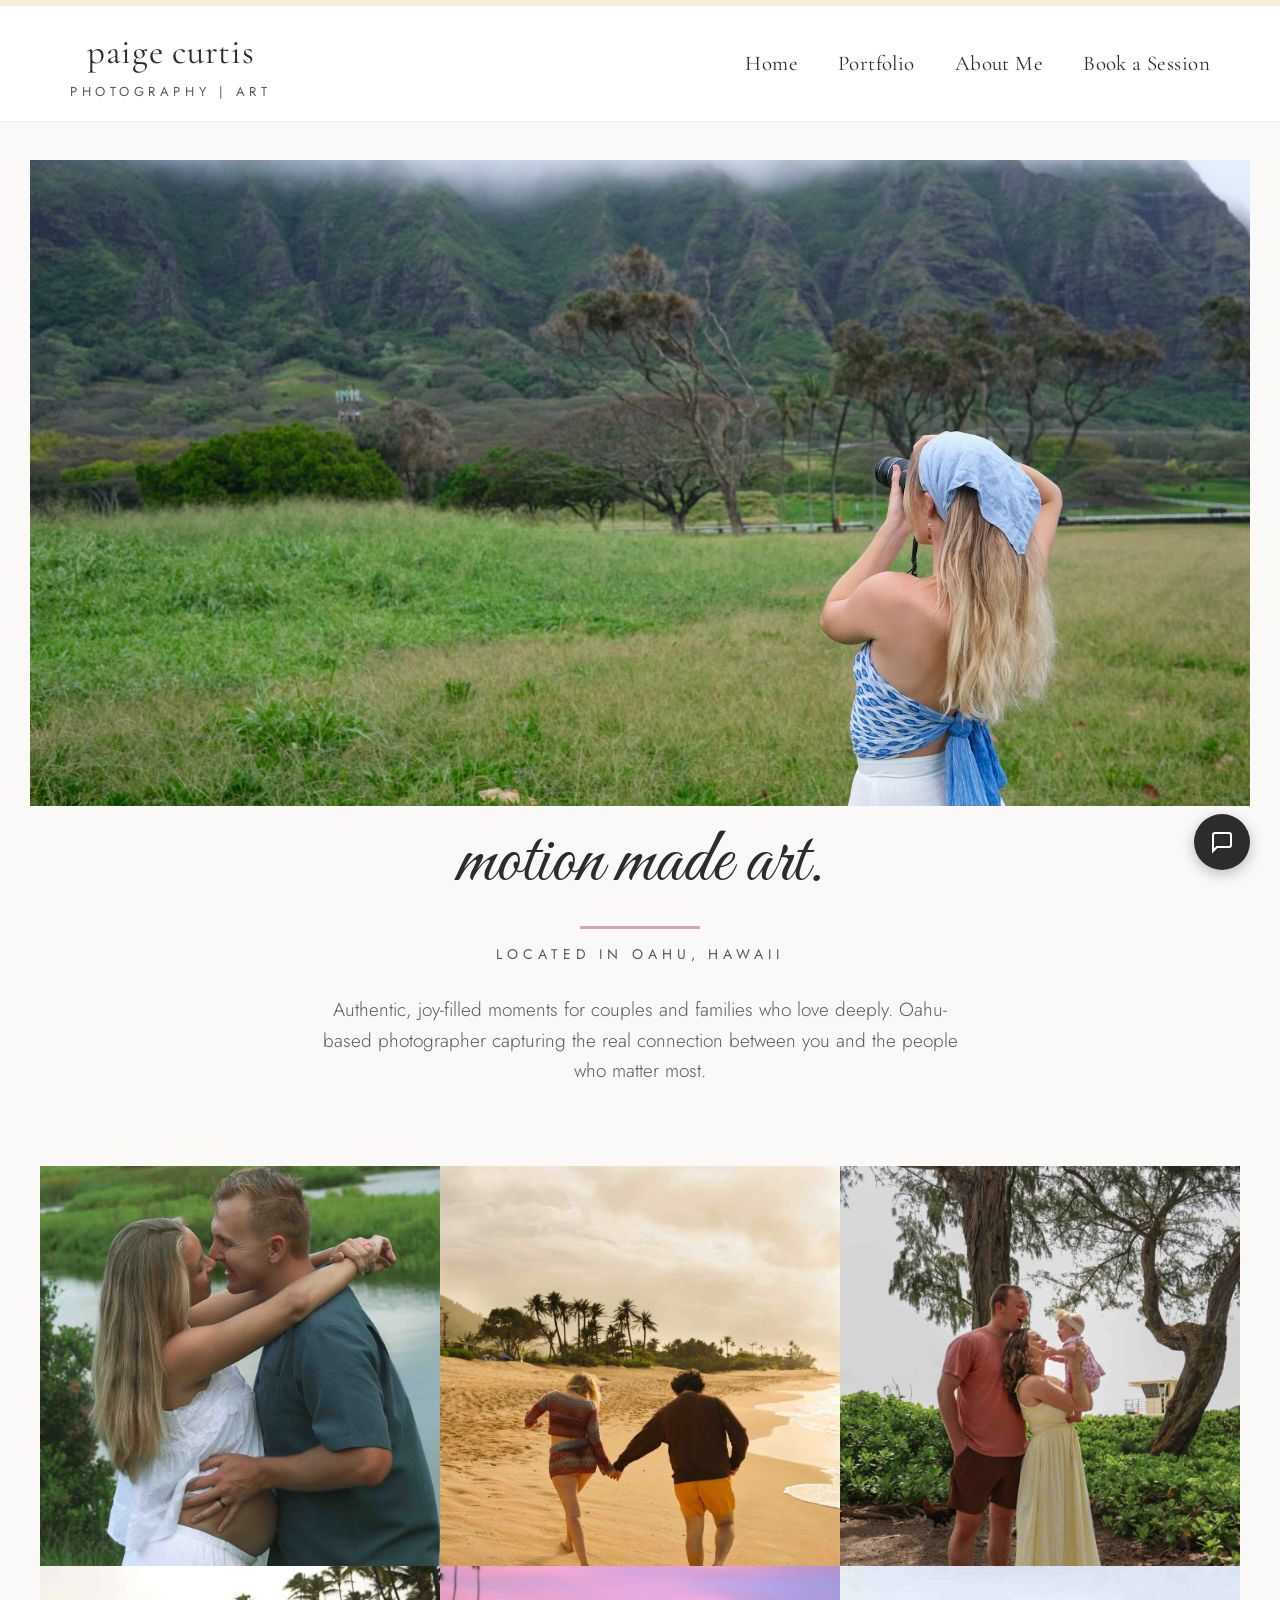
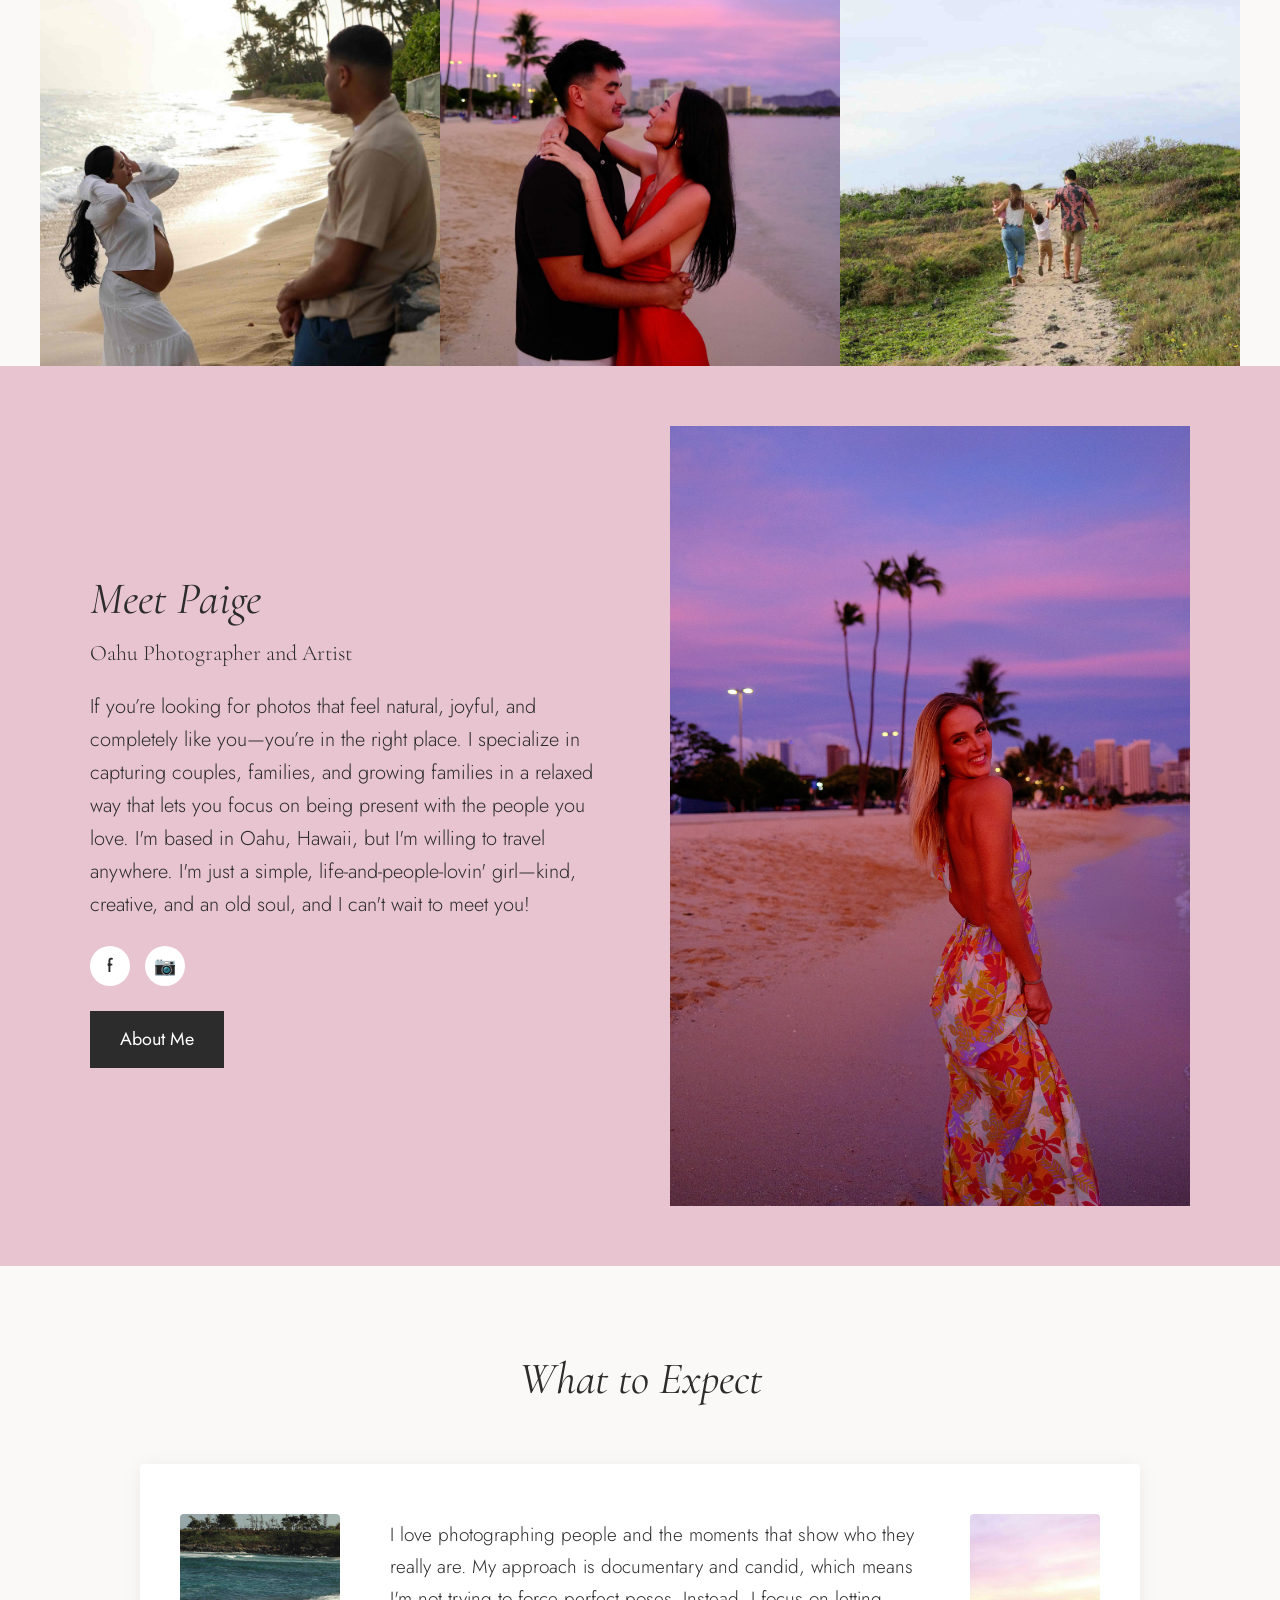
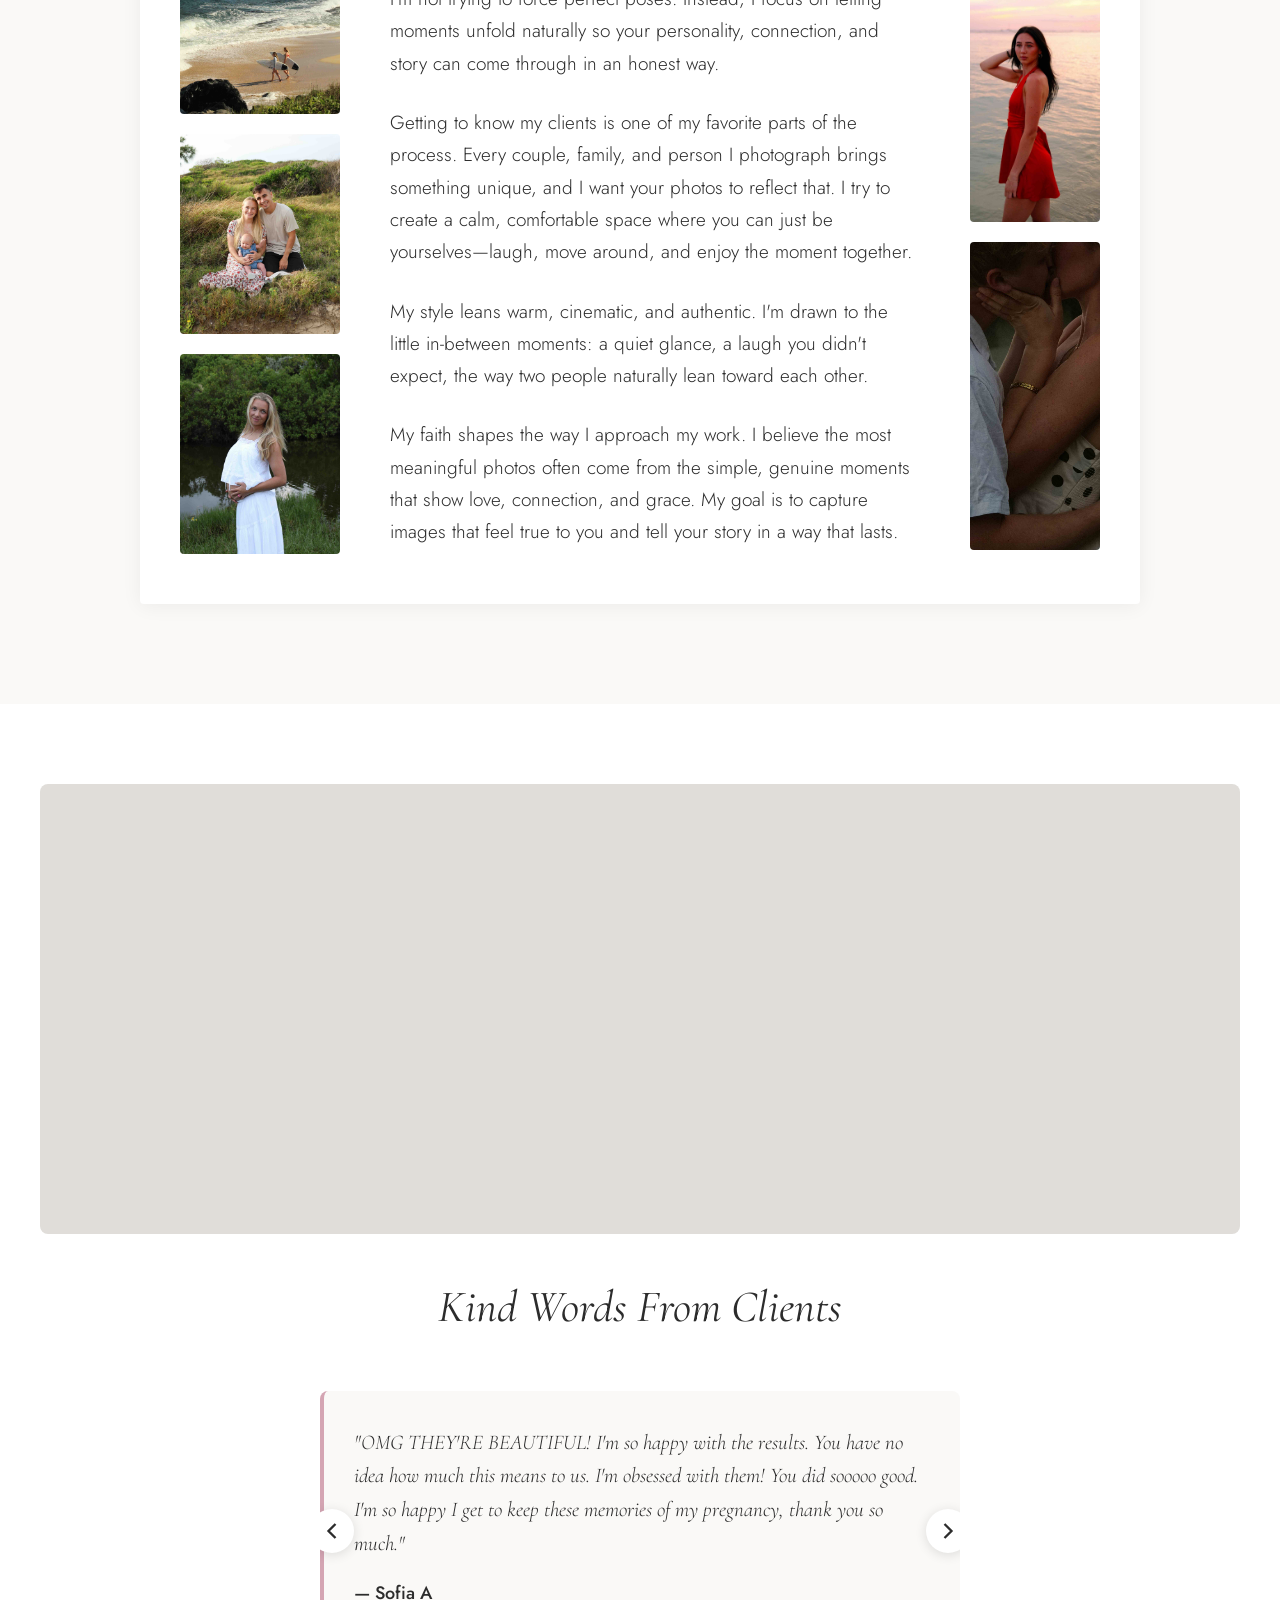
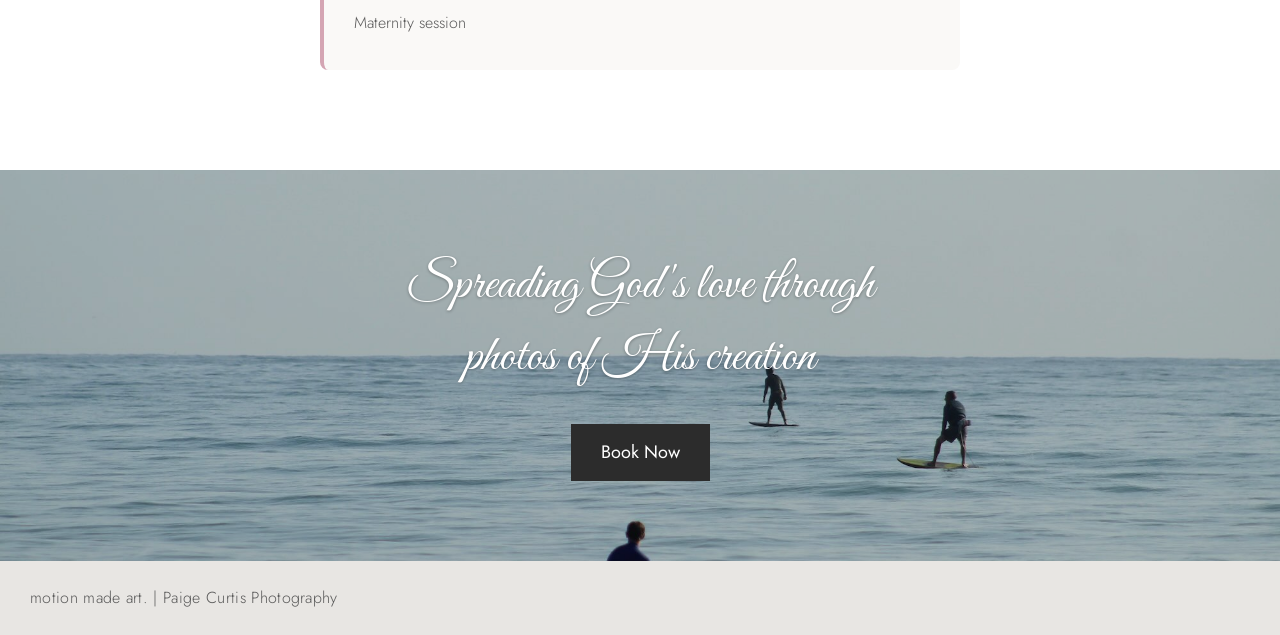
==== commit 72b17333: "switch jpg and jpeg" ====
--- a/index.html
+++ b/index.html
@@ -66,10 +66,10 @@
     <section class="gallery" id="portfolio" aria-labelledby="portfolio-heading">
       <h2 id="portfolio-heading" class="visually-hidden">Portfolio — Couples, Families &amp; Portraits in Oahu</h2>
       <div class="gallery-grid">
-        <div class="gallery-item"><img src="images/gallery-4.jpg" alt="Couple or family beach photography session in Hawaii" loading="lazy" decoding="async" /></div>
+        <div class="gallery-item"><img src="images/gallery-4.jpeg" alt="Couple or family beach photography session in Hawaii" loading="lazy" decoding="async" /></div>
         <div class="gallery-item"><img src="images/gallery-2.jpg" alt="Authentic portrait detail and texture by Paige Curtis" loading="lazy" decoding="async" /></div>
         <div class="gallery-item"><img src="images/gallery-3.jpg" alt="Beach portrait session Oahu Hawaii" loading="lazy" decoding="async" /></div>
-        <div class="gallery-item"><img src="images/gallery-1.jpeg" alt="Portrait photography by Paige Curtis Oahu" loading="lazy" decoding="async" /></div>
+        <div class="gallery-item"><img src="images/gallery-1.jpg" alt="Portrait photography by Paige Curtis Oahu" loading="lazy" decoding="async" /></div>
         <div class="gallery-item"><img src="images/gallery-5.jpg" alt="Sunset portrait or couple session Hawaii" loading="lazy" decoding="async" /></div>
         <div class="gallery-item"><img src="images/gallery-6.jpg" alt="Outdoor candid moment Oahu photographer" loading="lazy" decoding="async" /></div>
       </div>
@@ -159,6 +159,13 @@
               <span class="testimonial-session">Family session</span>
             </footer>
           </blockquote>
+          <blockquote class="testimonial-card">
+            <p class="testimonial-quote">"Omg STOP!!! Paige! You absolutely KILLED it with these! Thank you! We love them and we loved our time with you. Maybe we can take photos with our baby again with you when we're back in Hawaii after she's born!"</p>
+            <footer class="testimonial-meta">
+              <cite class="testimonial-name">— Conley T</cite>
+              <span class="testimonial-session">Maternity session</span>
+            </footer>
+          </blockquote>
           <!-- To add more reviews: copy a full <blockquote class="testimonial-card">...</blockquote> block and paste it above this comment. -->
         </div>
       </div>
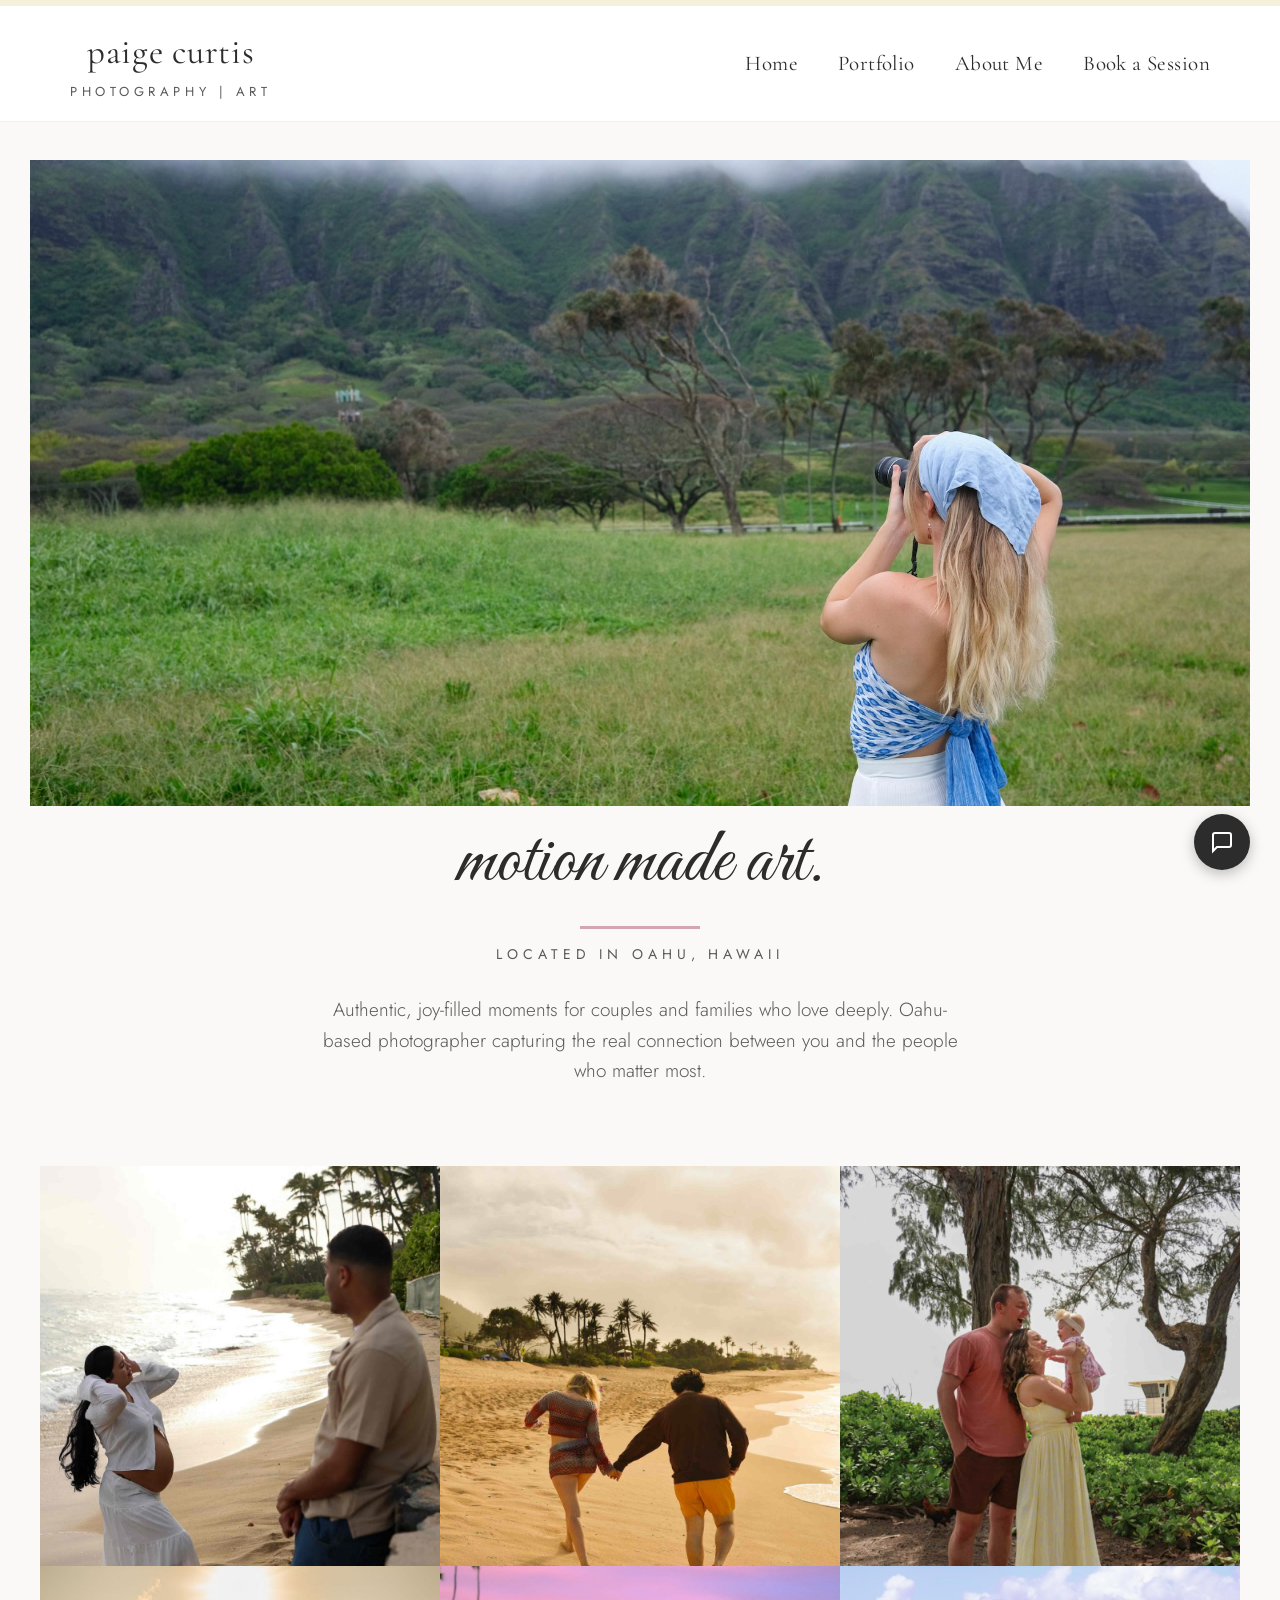
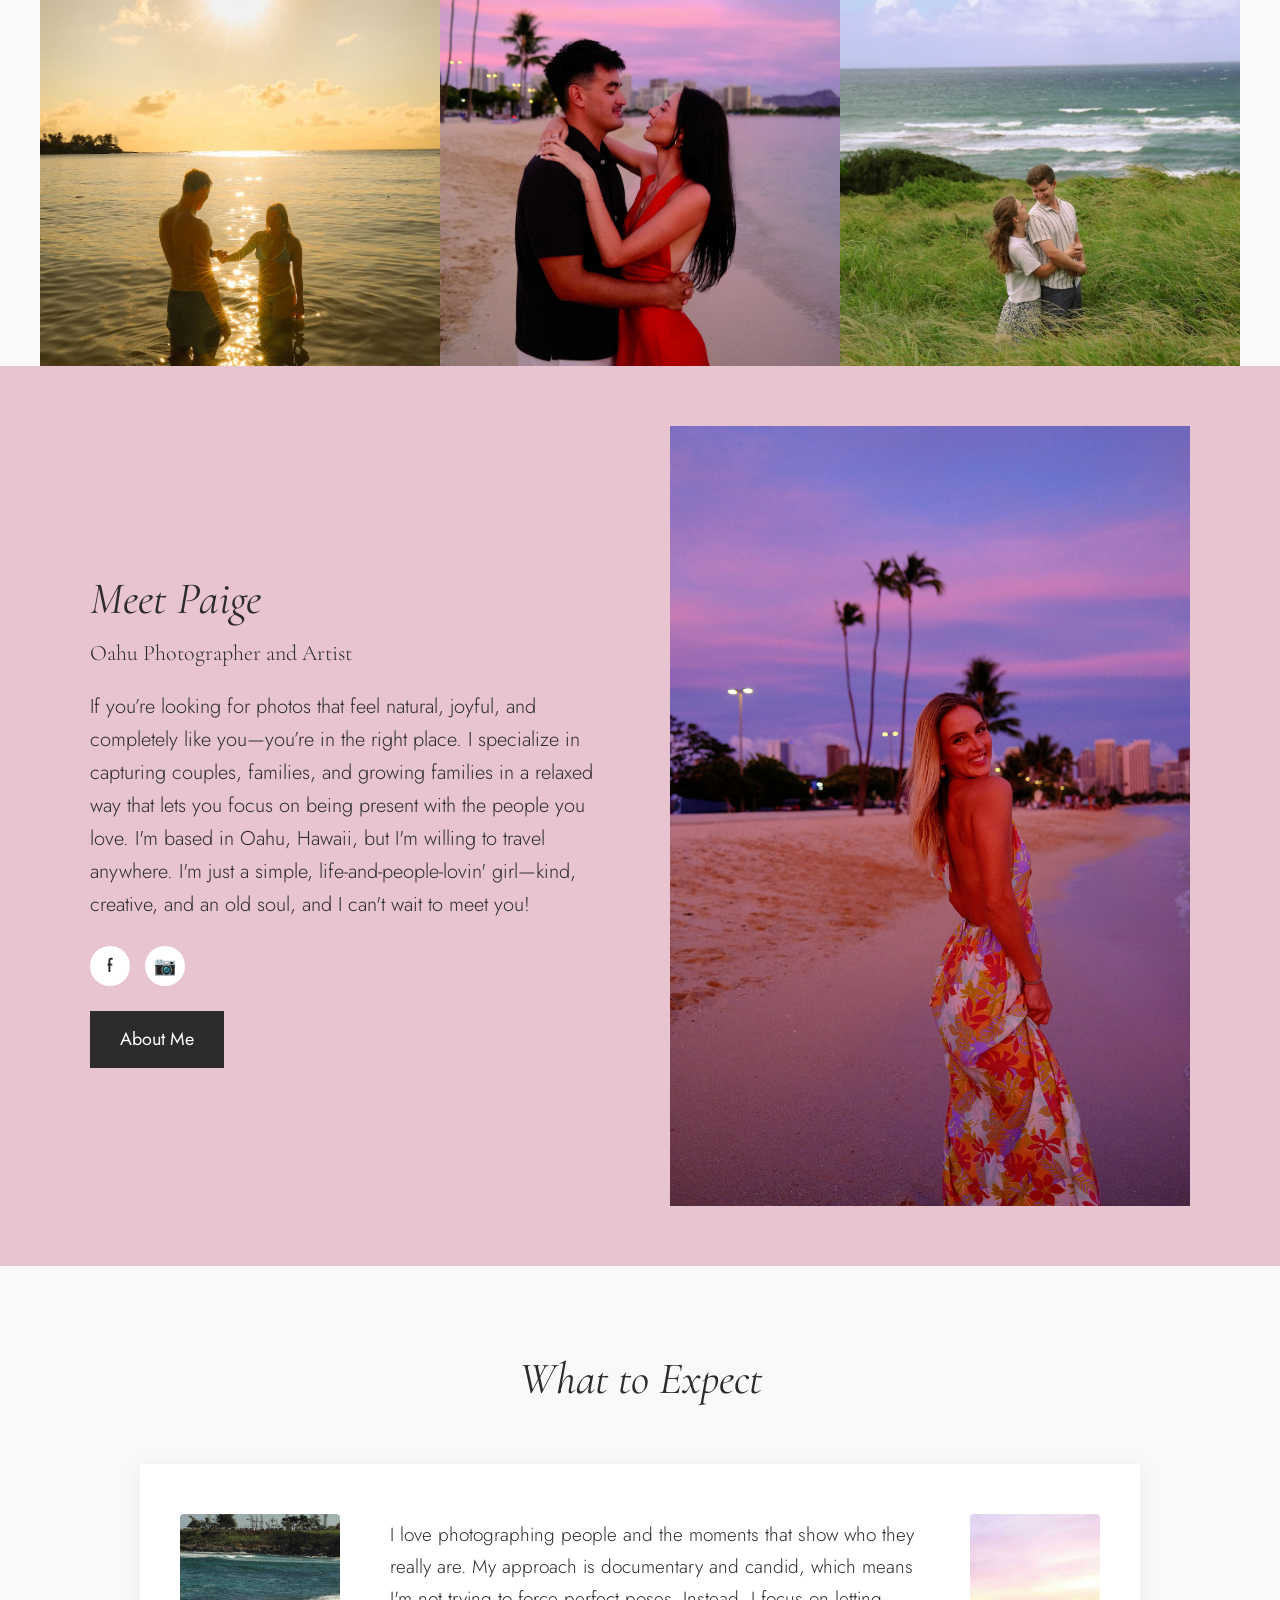
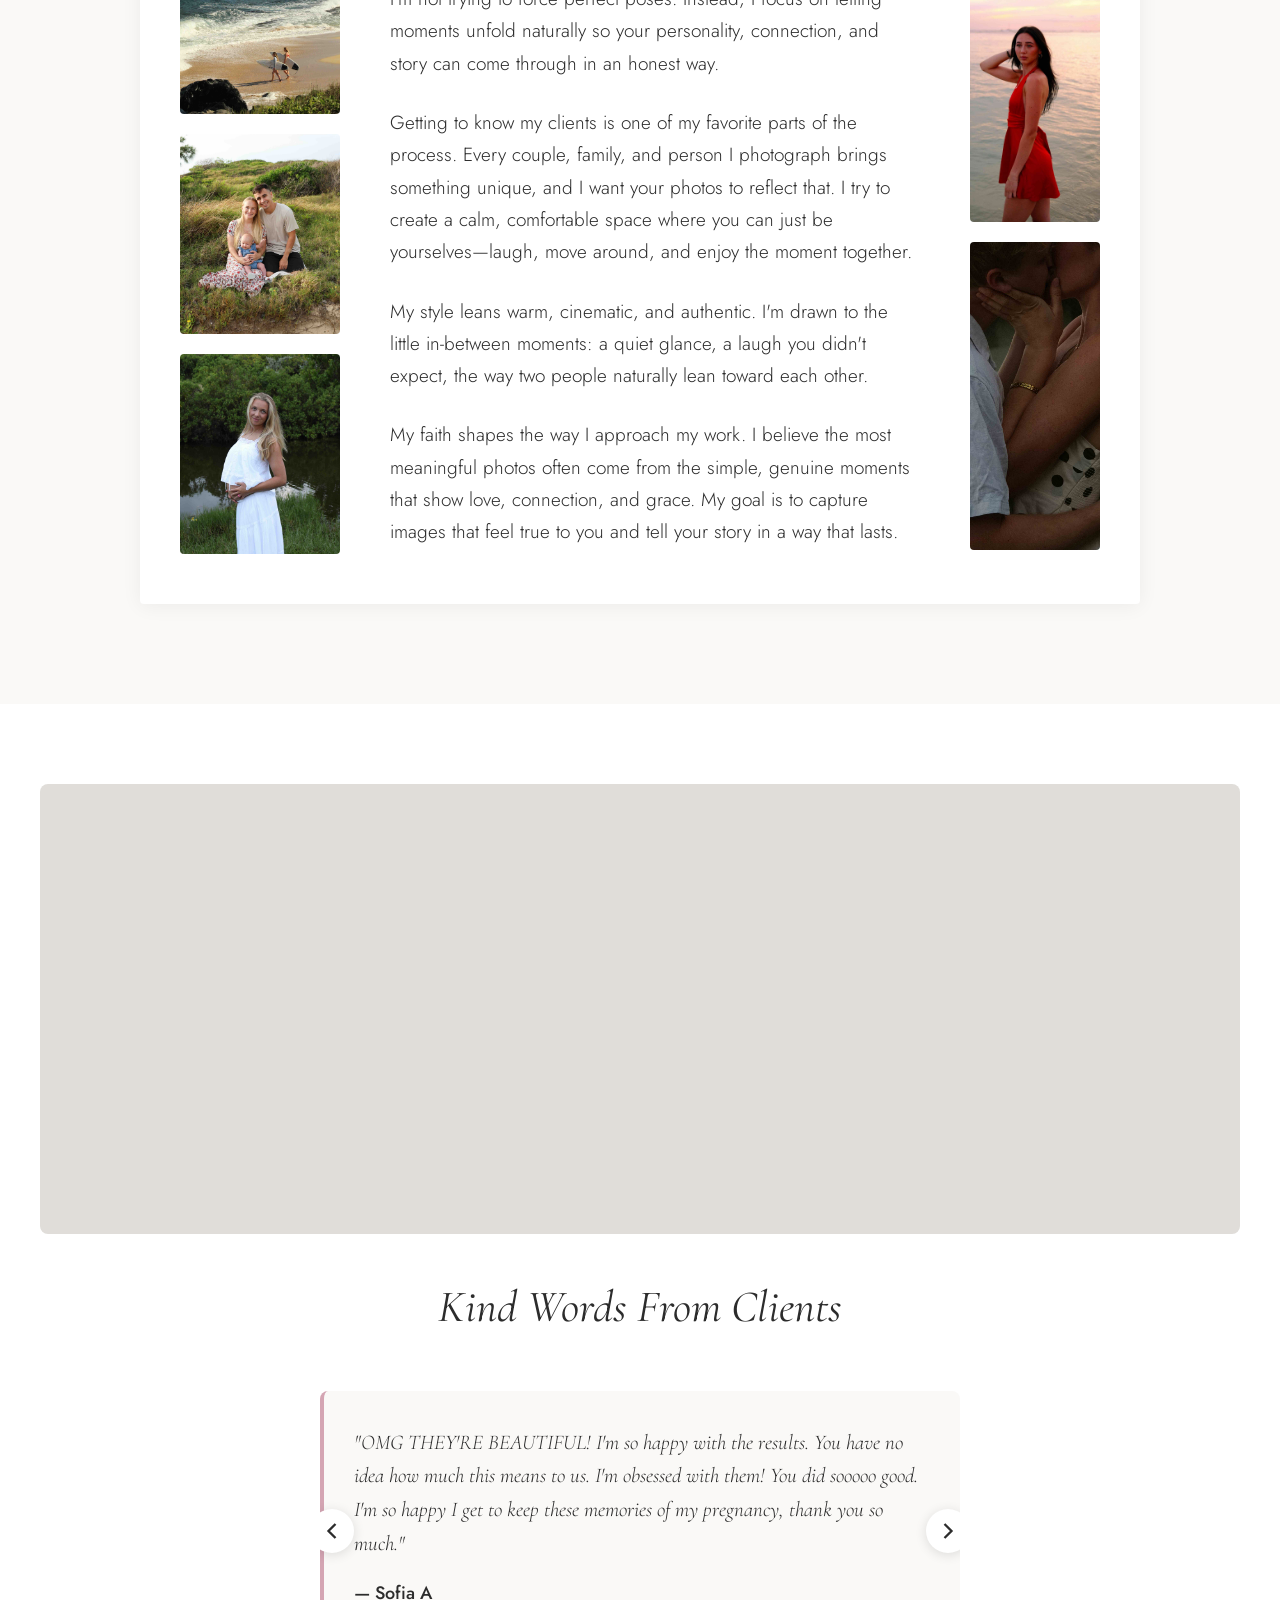
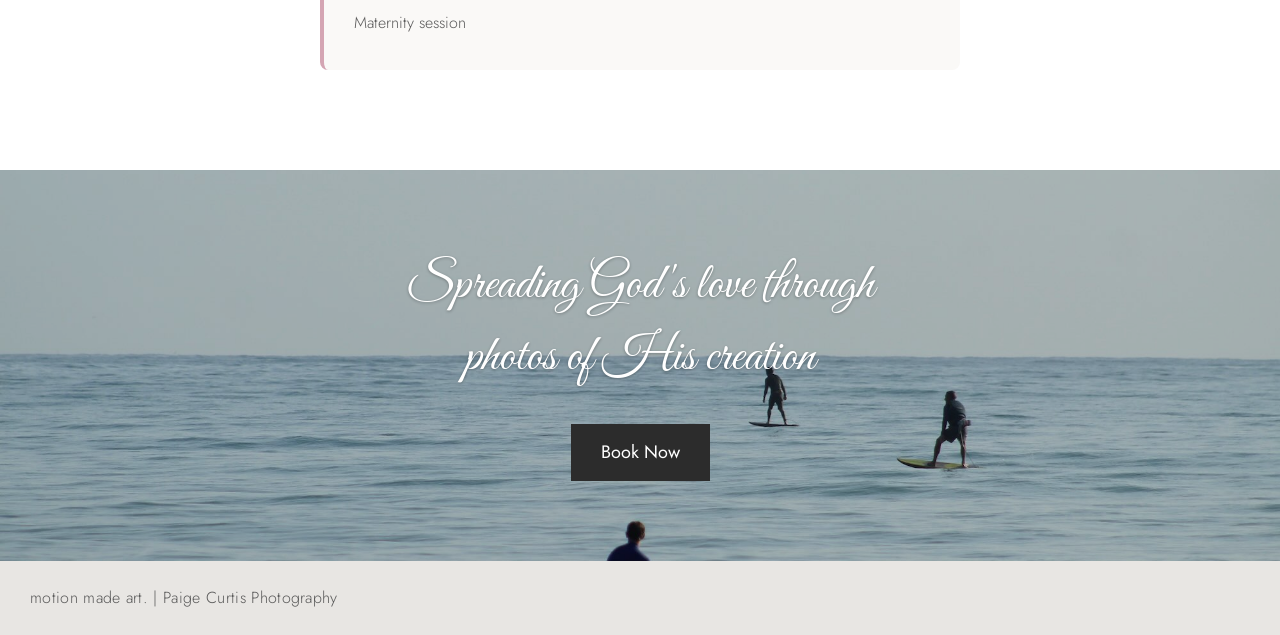
==== commit 662b900c: "fix order and jpg" ====
--- a/index.html
+++ b/index.html
@@ -66,10 +66,11 @@
     <section class="gallery" id="portfolio" aria-labelledby="portfolio-heading">
       <h2 id="portfolio-heading" class="visually-hidden">Portfolio — Couples, Families &amp; Portraits in Oahu</h2>
       <div class="gallery-grid">
-        <div class="gallery-item"><img src="images/gallery-4.jpeg" alt="Couple or family beach photography session in Hawaii" loading="lazy" decoding="async" /></div>
+        
+        <div class="gallery-item"><img src="images/gallery-1.jpg" alt="Portrait photography by Paige Curtis Oahu" loading="lazy" decoding="async" /></div>
         <div class="gallery-item"><img src="images/gallery-2.jpg" alt="Authentic portrait detail and texture by Paige Curtis" loading="lazy" decoding="async" /></div>
         <div class="gallery-item"><img src="images/gallery-3.jpg" alt="Beach portrait session Oahu Hawaii" loading="lazy" decoding="async" /></div>
-        <div class="gallery-item"><img src="images/gallery-1.jpg" alt="Portrait photography by Paige Curtis Oahu" loading="lazy" decoding="async" /></div>
+        <div class="gallery-item"><img src="images/gallery-4.jpg" alt="Couple or family beach photography session in Hawaii" loading="lazy" decoding="async" /></div>
         <div class="gallery-item"><img src="images/gallery-5.jpg" alt="Sunset portrait or couple session Hawaii" loading="lazy" decoding="async" /></div>
         <div class="gallery-item"><img src="images/gallery-6.jpg" alt="Outdoor candid moment Oahu photographer" loading="lazy" decoding="async" /></div>
       </div>
